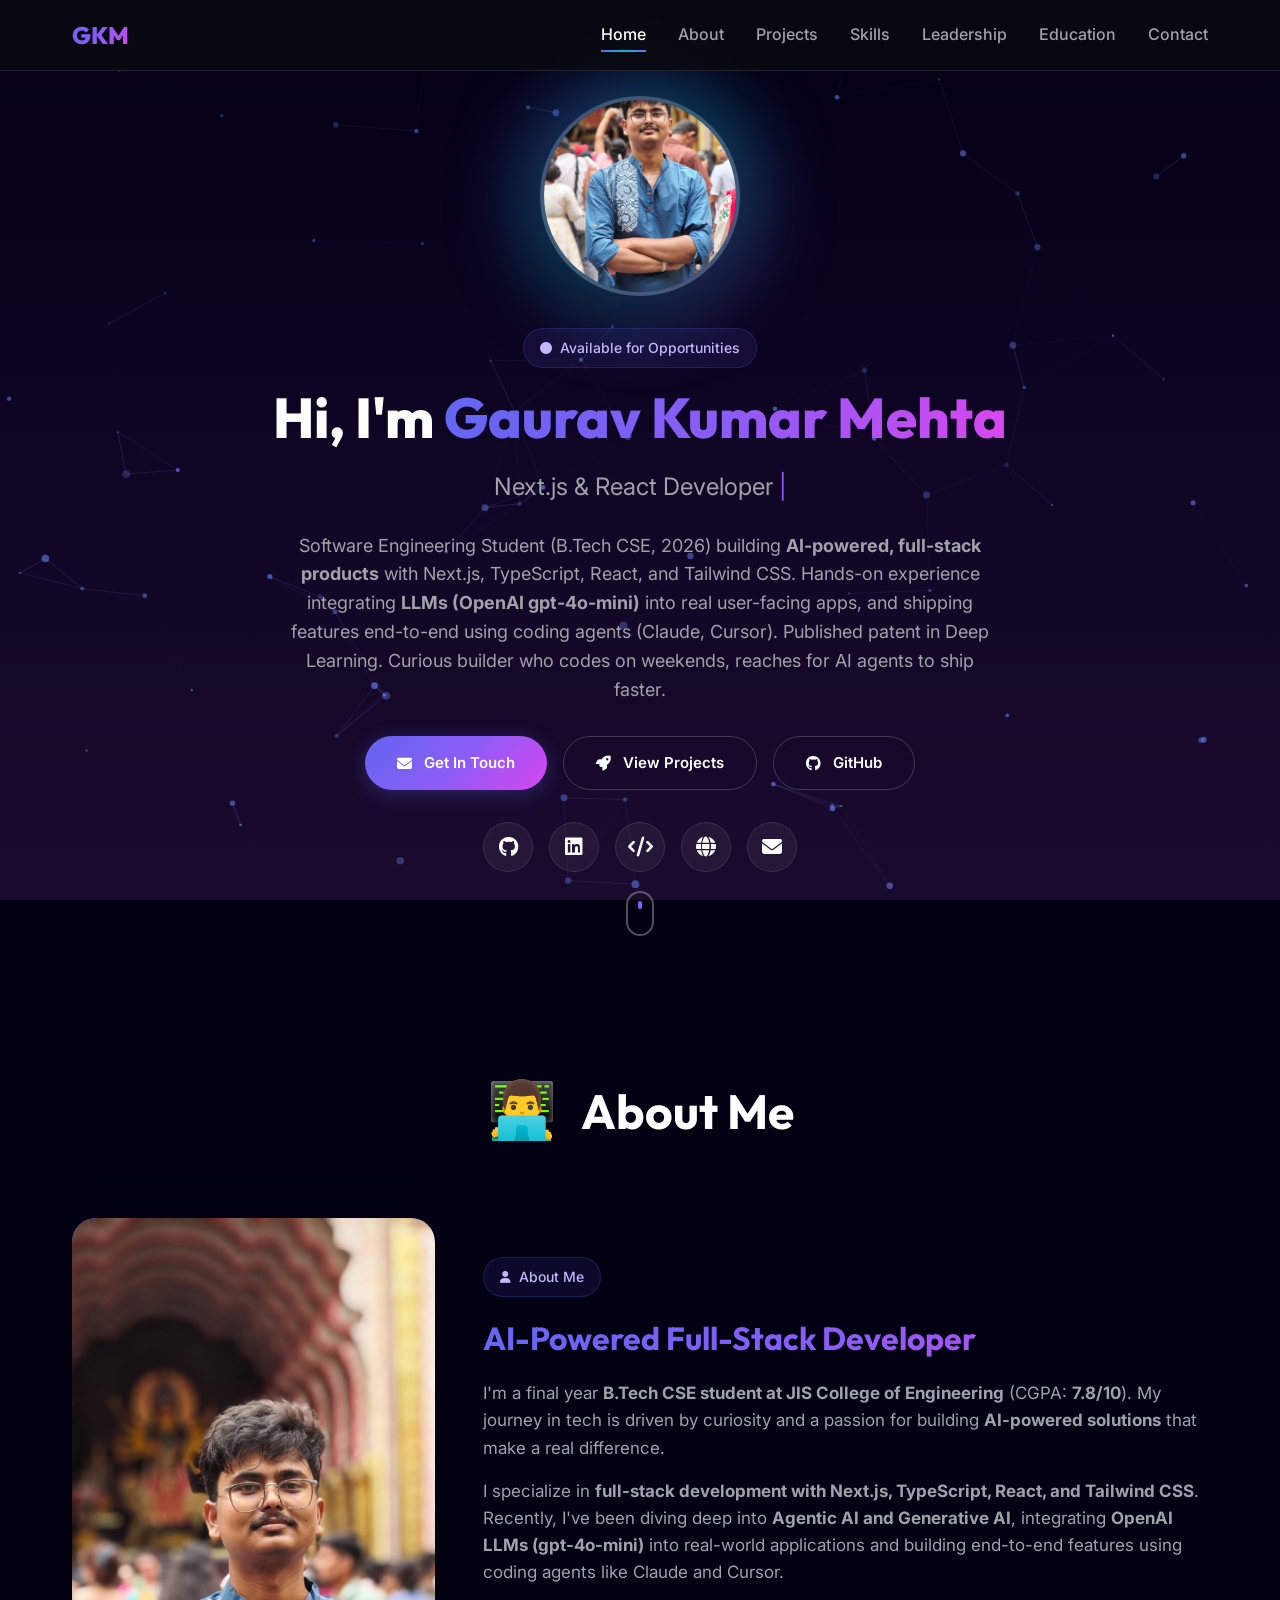
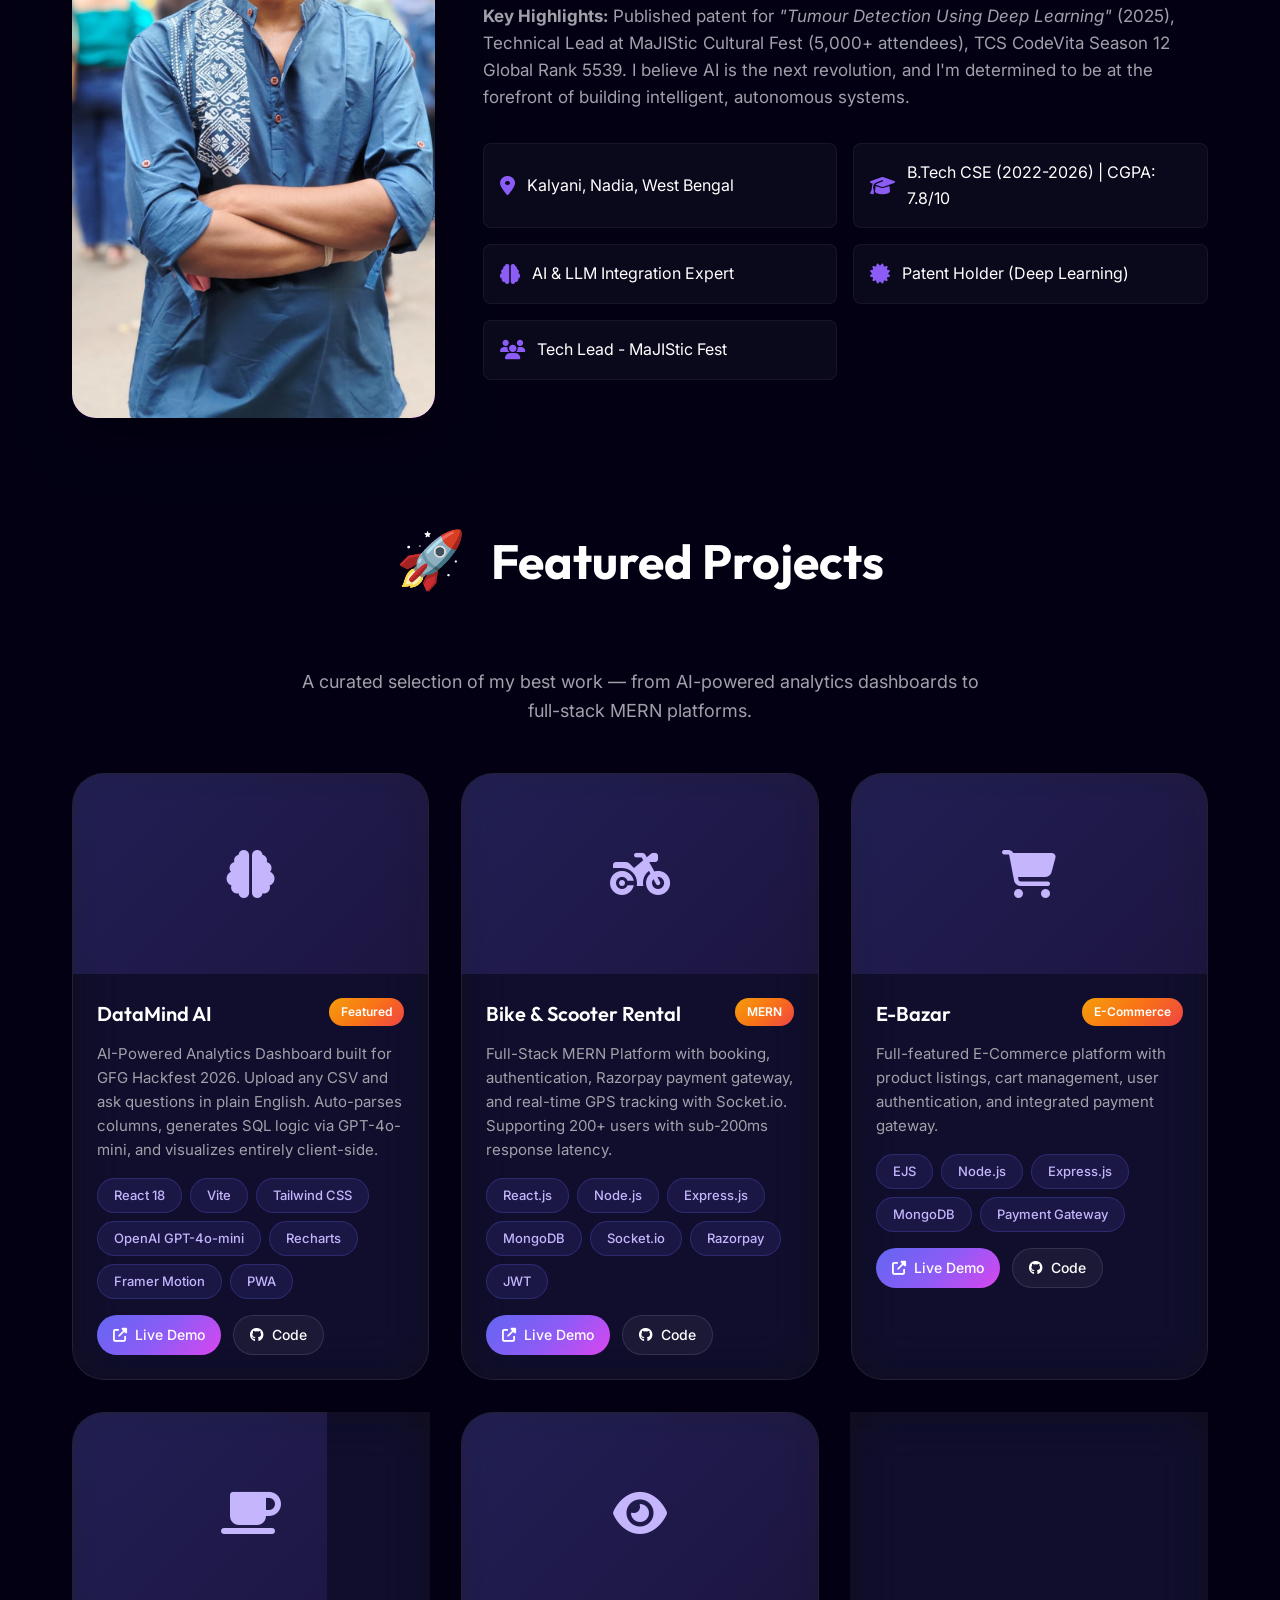
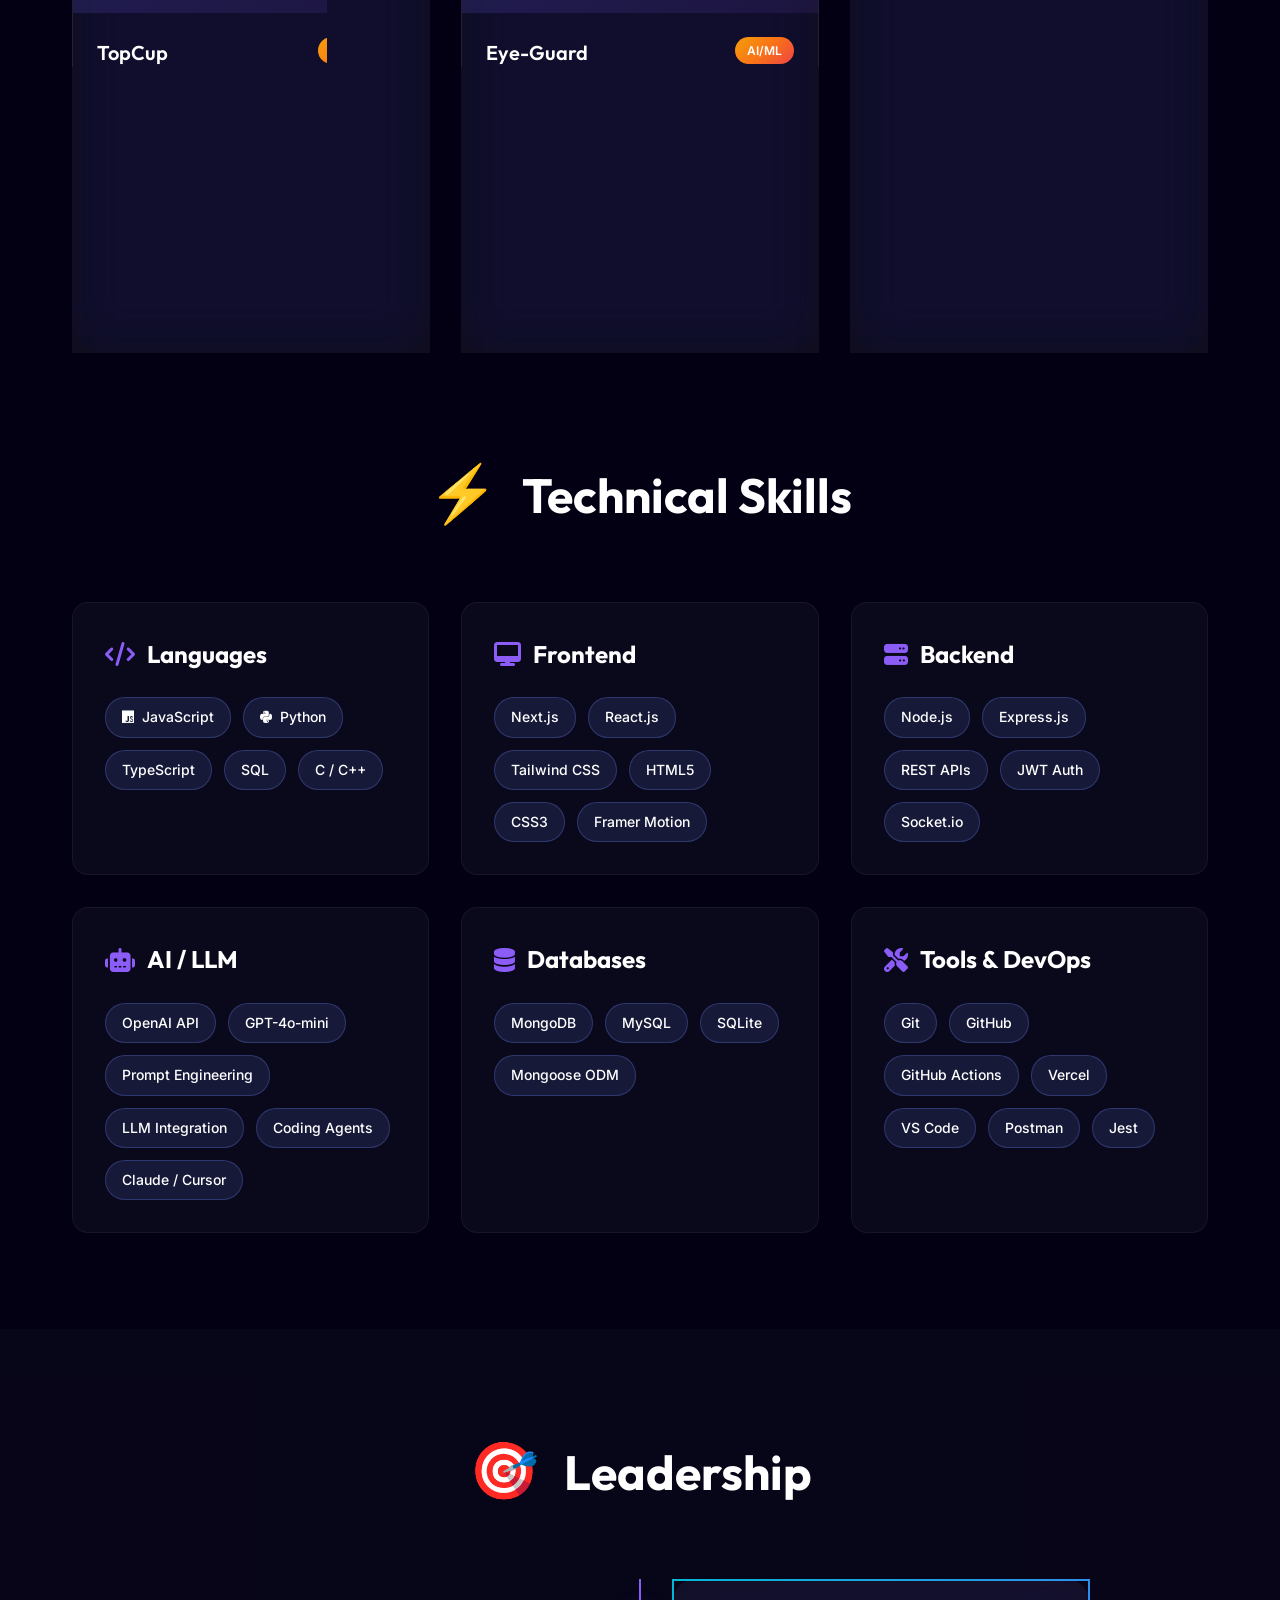
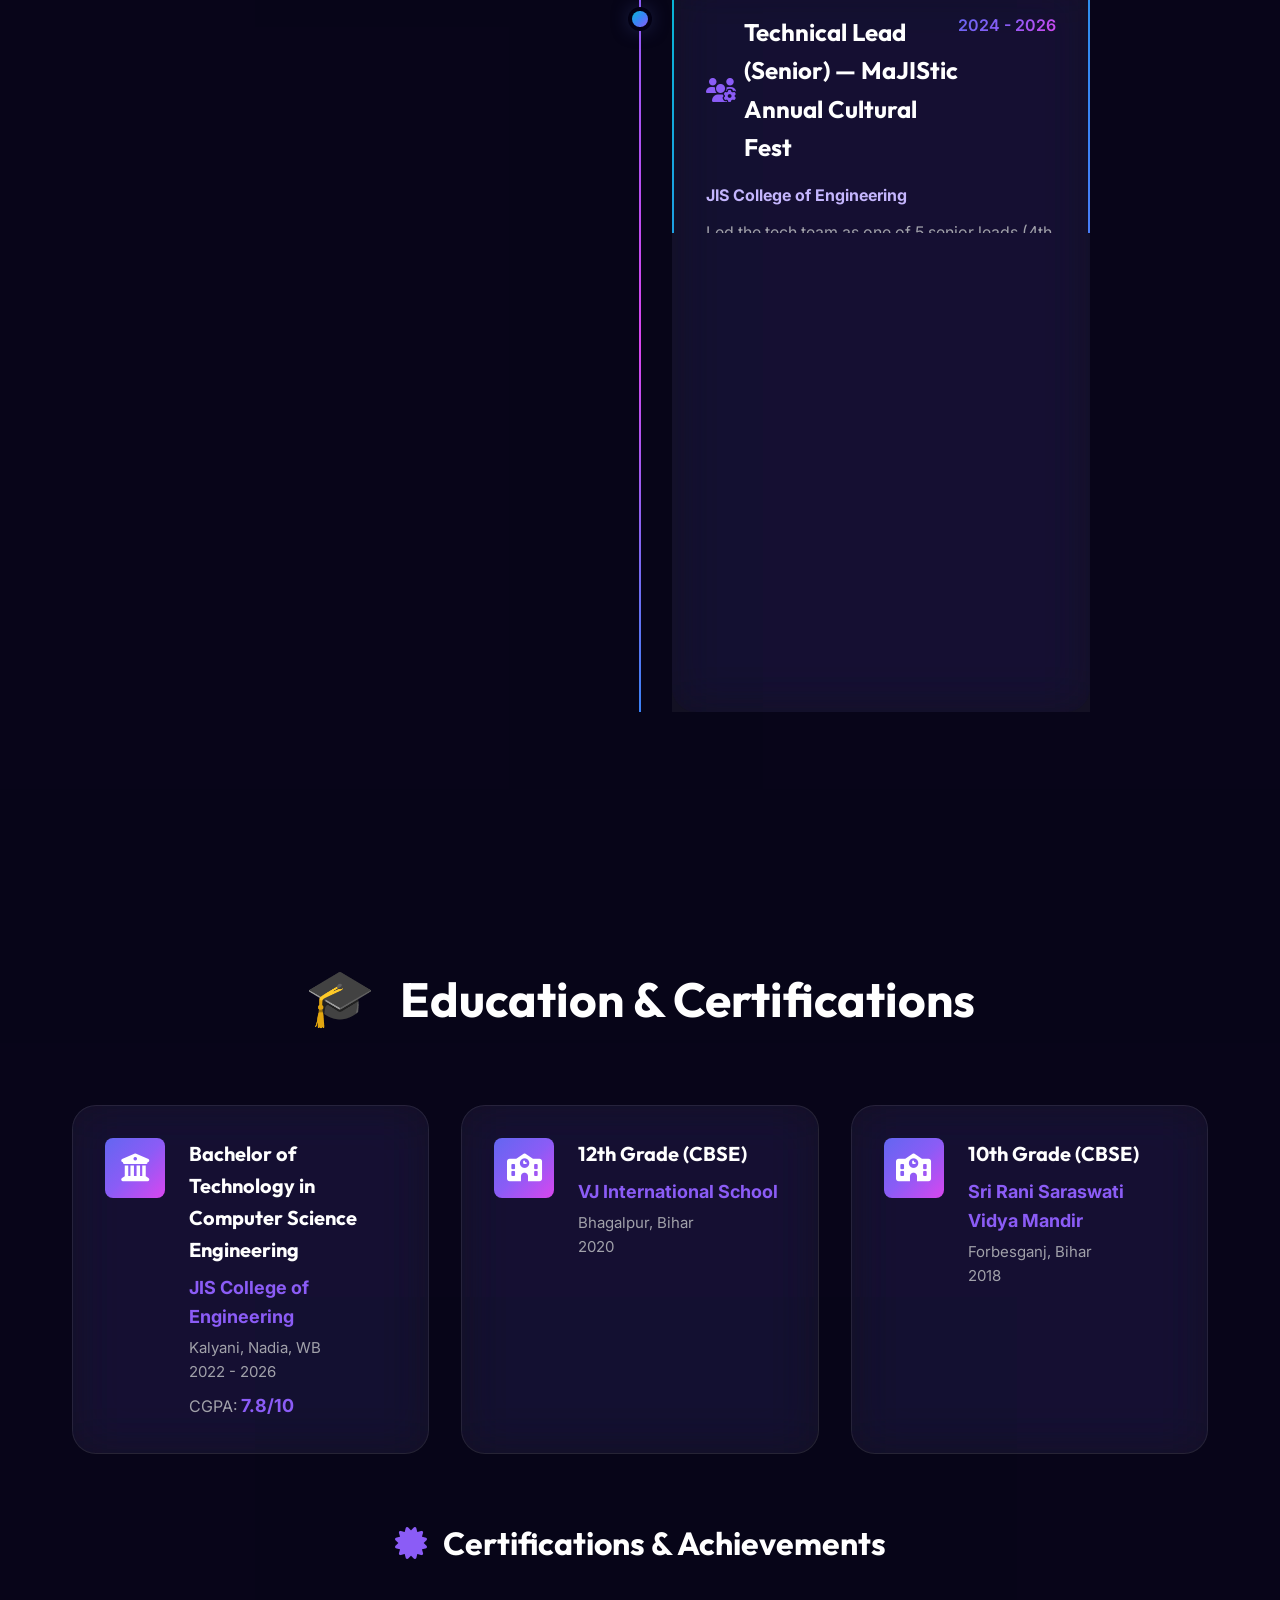
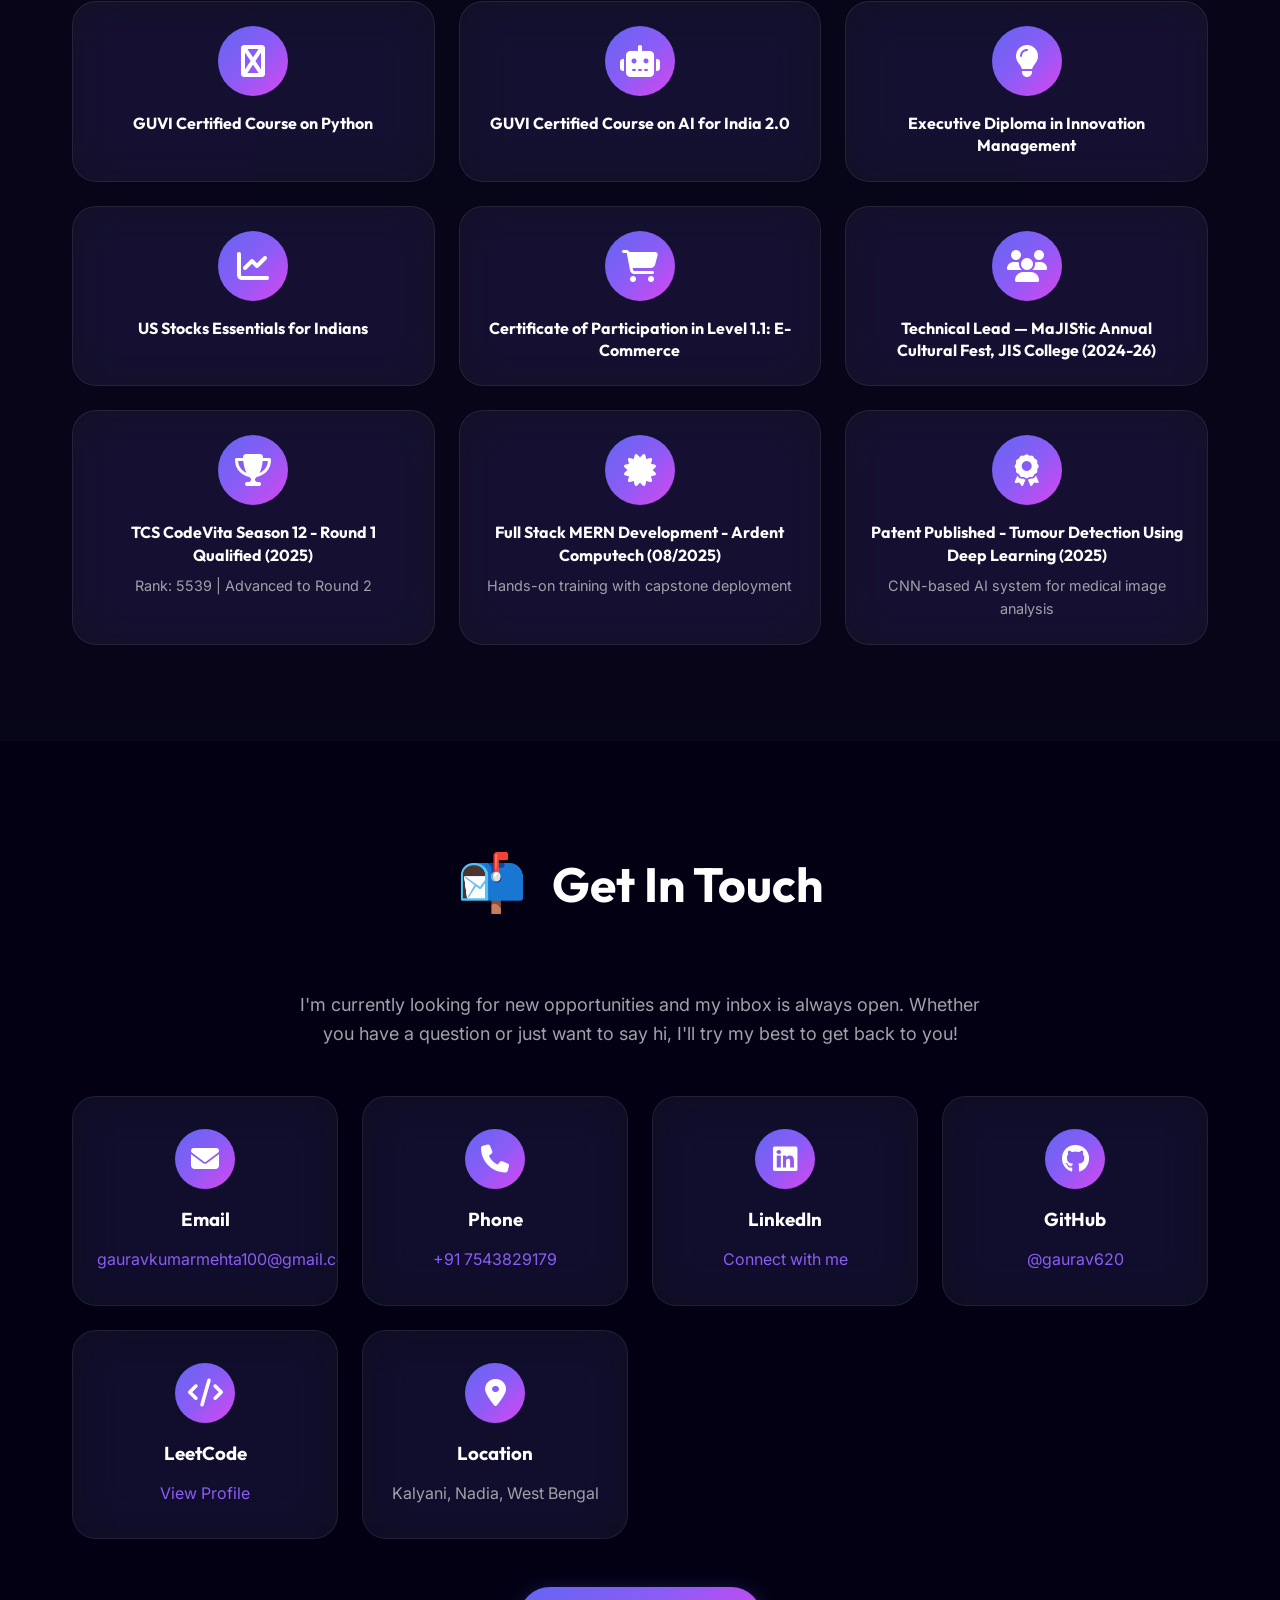
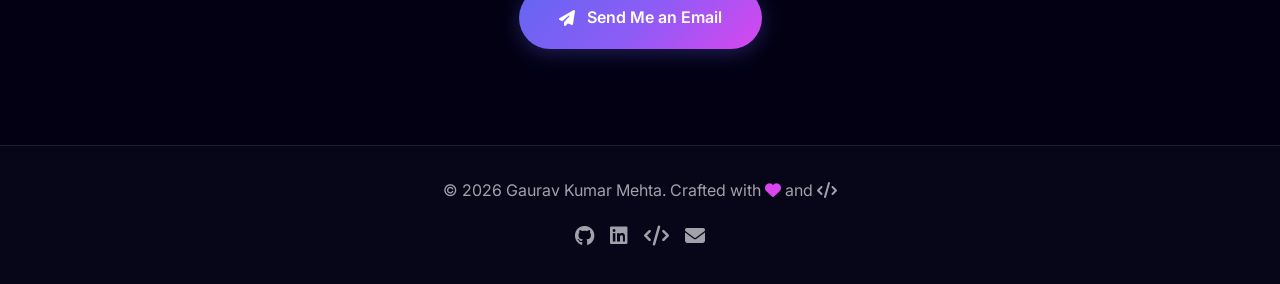
==== index.html @ 017c8831 "feat: 2026-level portfolio redesign with AI focus, new projects, modern UI" ====
<!DOCTYPE html>
<html lang="en">

<head>
    <meta charset="UTF-8">
    <meta name="viewport" content="width=device-width, initial-scale=1.0">
    <meta name="description"
        content="Gaurav Kumar Mehta - Computer Science Student | Web Developer | Python & C Programmer">
    <meta name="keywords" content="Web Developer, Python, C Programming, Computer Science, Portfolio">
    <title>Gaurav Kumar Mehta | Web Developer & CS Student</title>

    <!-- Google Fonts -->
    <link rel="preconnect" href="https://fonts.googleapis.com">
    <link rel="preconnect" href="https://fonts.gstatic.com" crossorigin>
    <link
        href="https://fonts.googleapis.com/css2?family=Inter:wght@300;400;500;600;700&family=Outfit:wght@400;500;600;700;800&display=swap"
        rel="stylesheet">

    <!-- Font Awesome for Icons -->
    <link rel="stylesheet" href="https://cdnjs.cloudflare.com/ajax/libs/font-awesome/6.4.0/css/all.min.css">

    <link rel="stylesheet" href="styles.css">
</head>

<body>
    <!-- Particle Background -->
    <canvas id="particles"></canvas>
    <div class="mesh-gradient"></div>

    <!-- Scroll Progress Indicator -->
    <div class="scroll-progress"></div>

    <!-- Navigation -->
    <nav class="navbar" id="navbar">
        <div class="nav-container">
            <div class="nav-logo">
                <span class="logo-text">GKM</span>
            </div>
            <ul class="nav-menu">
                <li><a href="#home" class="nav-link active">Home</a></li>
                <li><a href="#about" class="nav-link">About</a></li>
                <li><a href="#projects" class="nav-link">Projects</a></li>
                <li><a href="#skills" class="nav-link">Skills</a></li>
                <li><a href="#leadership" class="nav-link">Leadership</a></li>
                <li><a href="#education" class="nav-link">Education</a></li>
                <li><a href="#contact" class="nav-link">Contact</a></li>
            </ul>
            <div class="hamburger">
                <span></span>
                <span></span>
                <span></span>
            </div>
        </div>
    </nav>

    <!-- Hero Section -->
    <section id="home" class="hero">
        <div class="hero-content">
            <div class="hero-image-wrapper animate-on-scroll">
                <div class="hero-image-glow"></div>
                <img src="assets/images/hero-photo.png" alt="Gaurav Kumar Mehta" class="hero-image">
            </div>
            <div class="section-badge animate-on-scroll">
                <i class="fas fa-circle"></i> Available for Opportunities
            </div>
            <h1 class="hero-name animate-on-scroll">
                Hi, I'm <span class="gradient-text-animated">Gaurav Kumar Mehta</span>
            </h1>
            <div class="hero-tagline animate-on-scroll">
                <span id="typed-text"></span>
                <span class="cursor">|</span>
            </div>
            <p class="hero-description animate-on-scroll">
                Software Engineering Student (B.Tech CSE, 2026) building <strong>AI-powered, full-stack products</strong> with Next.js, TypeScript, React, and Tailwind CSS. 
                Hands-on experience integrating <strong>LLMs (OpenAI gpt-4o-mini)</strong> into real user-facing apps, and shipping features end-to-end using coding agents (Claude, Cursor). 
                Published patent in Deep Learning. Curious builder who codes on weekends, reaches for AI agents to ship faster.
            </p>
            <div class="hero-cta animate-on-scroll">
                <a href="#contact" class="btn btn-primary btn-glow">
                    <i class="fas fa-envelope"></i> Get In Touch
                </a>
                <a href="#projects" class="btn btn-secondary">
                    <i class="fas fa-rocket"></i> View Projects
                </a>
                <a href="https://github.com/gaurav620" target="_blank" rel="noopener noreferrer" class="btn btn-secondary">
                    <i class="fab fa-github"></i> GitHub
                </a>
            </div>
            <div class="social-links animate-on-scroll">
                <a href="https://github.com/gaurav620" target="_blank" rel="noopener noreferrer" class="social-icon" title="GitHub">
                    <i class="fab fa-github"></i>
                </a>
                <a href="https://linkedin.com/in/gauravkumarmehta" target="_blank" rel="noopener noreferrer" class="social-icon" title="LinkedIn">
                    <i class="fab fa-linkedin"></i>
                </a>
                <a href="https://leetcode.com/u/gauravkumarmehta100/" target="_blank" rel="noopener noreferrer" class="social-icon" title="LeetCode">
                    <i class="fas fa-code"></i>
                </a>
                <a href="https://www.gauravkumarmehta.com" target="_blank" rel="noopener noreferrer" class="social-icon" title="Website">
                    <i class="fas fa-globe"></i>
                </a>
                <a href="mailto:gauravkumarmehta100@gmail.com" class="social-icon" title="Email">
                    <i class="fas fa-envelope"></i>
                </a>
            </div>
        </div>
        <div class="scroll-indicator">
            <div class="mouse"></div>
        </div>
    </section>

    <!-- About Section -->
    <section id="about" class="about">
        <div class="container">
            <h2 class="section-title animate-on-scroll">
                <span class="emoji">👨‍💻</span> About Me
            </h2>
            <div class="about-content">
                <div class="about-image animate-on-scroll">
                    <div class="about-image-wrapper">
                        <img src="assets/images/about-photo.png" alt="Gaurav Kumar Mehta">
                    </div>
                </div>
                <div class="about-text animate-on-scroll">
                    <div class="section-badge">
                        <i class="fas fa-user"></i> About Me
                    </div>
                    <h3>AI-Powered Full-Stack Developer</h3>
                    <p>
                        I'm a final year <strong>B.Tech CSE student at JIS College of Engineering</strong> (CGPA: <strong>7.8/10</strong>).
                        My journey in tech is driven by curiosity and a passion for building <strong>AI-powered solutions</strong> that make a real difference.
                    </p>
                    <p>
                        I specialize in <strong>full-stack development with Next.js, TypeScript, React, and Tailwind CSS</strong>.
                        Recently, I've been diving deep into <strong>Agentic AI and Generative AI</strong>, integrating 
                        <strong>OpenAI LLMs (gpt-4o-mini)</strong> into real-world applications and building end-to-end features using coding agents like Claude and Cursor.
                    </p>
                    <p>
                        <strong>Key Highlights:</strong> Published patent for <em>"Tumour Detection Using Deep Learning"</em> (2025),
                        Technical Lead at MaJIStic Cultural Fest (5,000+ attendees), TCS CodeVita Season 12 Global Rank 5539.
                        I believe AI is the next revolution, and I'm determined to be at the forefront of building intelligent, autonomous systems.
                    </p>
                    <div class="about-highlights">
                        <div class="highlight-item">
                            <i class="fas fa-map-marker-alt"></i>
                            <span>Kalyani, Nadia, West Bengal</span>
                        </div>
                        <div class="highlight-item">
                            <i class="fas fa-graduation-cap"></i>
                            <span>B.Tech CSE (2022-2026) | CGPA: 7.8/10</span>
                        </div>
                        <div class="highlight-item">
                            <i class="fas fa-brain"></i>
                            <span>AI & LLM Integration Expert</span>
                        </div>
                        <div class="highlight-item">
                            <i class="fas fa-certificate"></i>
                            <span>Patent Holder (Deep Learning)</span>
                        </div>
                        <div class="highlight-item">
                            <i class="fas fa-users"></i>
                            <span>Tech Lead - MaJIStic Fest</span>
                        </div>
                    </div>
                </div>
            </div>
        </div>
    </section>

    <!-- Featured Projects Section -->
    <section id="projects" class="projects">
        <div class="container">
            <h2 class="section-title animate-on-scroll">
                <span class="emoji">🚀</span> Featured Projects
            </h2>
            <p class="projects-intro contact-description animate-on-scroll">
                A curated selection of my best work — from AI-powered analytics dashboards to full-stack MERN platforms.
            </p>
            
            <div class="projects-grid">
                
                <!-- Project 1: DataMind-Ai -->
                <div class="project-card animate-on-scroll stagger-1">
                    <div class="project-card-image">
                        <i class="fas fa-brain"></i>
                    </div>
                    <div class="project-card-content">
                        <div class="project-card-header">
                            <h3 class="project-card-title">DataMind AI</h3>
                            <span class="project-card-badge">Featured</span>
                        </div>
                        <p class="project-card-description">
                            AI-Powered Analytics Dashboard built for GFG Hackfest 2026. Upload any CSV and ask questions in plain English. 
                            Auto-parses columns, generates SQL logic via GPT-4o-mini, and visualizes entirely client-side.
                        </p>
                        <div class="project-card-tech">
                            <span class="tech-tag">React 18</span>
                            <span class="tech-tag">Vite</span>
                            <span class="tech-tag">Tailwind CSS</span>
                            <span class="tech-tag">OpenAI GPT-4o-mini</span>
                            <span class="tech-tag">Recharts</span>
                            <span class="tech-tag">Framer Motion</span>
                            <span class="tech-tag">PWA</span>
                        </div>
                        <div class="project-card-links">
                            <a href="#" class="project-link-demo" target="_blank" rel="noopener noreferrer">
                                <i class="fas fa-external-link-alt"></i> Live Demo
                            </a>
                            <a href="https://github.com/gaurav620" class="project-link-github" target="_blank" rel="noopener noreferrer">
                                <i class="fab fa-github"></i> Code
                            </a>
                        </div>
                    </div>
                </div>

                <!-- Project 2: Bike & Scooter Rental -->
                <div class="project-card animate-on-scroll stagger-2">
                    <div class="project-card-image">
                        <i class="fas fa-motorcycle"></i>
                    </div>
                    <div class="project-card-content">
                        <div class="project-card-header">
                            <h3 class="project-card-title">Bike & Scooter Rental</h3>
                            <span class="project-card-badge">MERN</span>
                        </div>
                        <p class="project-card-description">
                            Full-Stack MERN Platform with booking, authentication, Razorpay payment gateway, 
                            and real-time GPS tracking with Socket.io. Supporting 200+ users with sub-200ms response latency.
                        </p>
                        <div class="project-card-tech">
                            <span class="tech-tag">React.js</span>
                            <span class="tech-tag">Node.js</span>
                            <span class="tech-tag">Express.js</span>
                            <span class="tech-tag">MongoDB</span>
                            <span class="tech-tag">Socket.io</span>
                            <span class="tech-tag">Razorpay</span>
                            <span class="tech-tag">JWT</span>
                        </div>
                        <div class="project-card-links">
                            <a href="#" class="project-link-demo" target="_blank" rel="noopener noreferrer">
                                <i class="fas fa-external-link-alt"></i> Live Demo
                            </a>
                            <a href="https://github.com/gaurav620" class="project-link-github" target="_blank" rel="noopener noreferrer">
                                <i class="fab fa-github"></i> Code
                            </a>
                        </div>
                    </div>
                </div>

                <!-- Project 3: E-Bazar -->
                <div class="project-card animate-on-scroll stagger-3">
                    <div class="project-card-image">
                        <i class="fas fa-shopping-cart"></i>
                    </div>
                    <div class="project-card-content">
                        <div class="project-card-header">
                            <h3 class="project-card-title">E-Bazar</h3>
                            <span class="project-card-badge">E-Commerce</span>
                        </div>
                        <p class="project-card-description">
                            Full-featured E-Commerce platform with product listings, cart management, 
                            user authentication, and integrated payment gateway.
                        </p>
                        <div class="project-card-tech">
                            <span class="tech-tag">EJS</span>
                            <span class="tech-tag">Node.js</span>
                            <span class="tech-tag">Express.js</span>
                            <span class="tech-tag">MongoDB</span>
                            <span class="tech-tag">Payment Gateway</span>
                        </div>
                        <div class="project-card-links">
                            <a href="#" class="project-link-demo" target="_blank" rel="noopener noreferrer">
                                <i class="fas fa-external-link-alt"></i> Live Demo
                            </a>
                            <a href="https://github.com/gaurav620" class="project-link-github" target="_blank" rel="noopener noreferrer">
                                <i class="fab fa-github"></i> Code
                            </a>
                        </div>
                    </div>
                </div>

                <!-- Project 4: TopCup -->
                <div class="project-card animate-on-scroll stagger-4">
                    <div class="project-card-image">
                        <i class="fas fa-coffee"></i>
                    </div>
                    <div class="project-card-content">
                        <div class="project-card-header">
                            <h3 class="project-card-title">TopCup</h3>
                            <span class="project-card-badge">TypeScript</span>
                        </div>
                        <p class="project-card-description">
                            Complete E-Commerce Ecosystem with Admin Panel and Delivery Dashboard 
                            for a premium coffee brand. Built with TypeScript and modern React patterns.
                        </p>
                        <div class="project-card-tech">
                            <span class="tech-tag">TypeScript</span>
                            <span class="tech-tag">React.js</span>
                            <span class="tech-tag">Node.js</span>
                            <span class="tech-tag">Admin Dashboard</span>
                        </div>
                        <div class="project-card-links">
                            <a href="#" class="project-link-demo" target="_blank" rel="noopener noreferrer">
                                <i class="fas fa-external-link-alt"></i> Live Demo
                            </a>
                            <a href="https://github.com/gaurav620" class="project-link-github" target="_blank" rel="noopener noreferrer">
                                <i class="fab fa-github"></i> Code
                            </a>
                        </div>
                    </div>
                </div>

                <!-- Project 5: Eye-Guard -->
                <div class="project-card animate-on-scroll stagger-5">
                    <div class="project-card-image">
                        <i class="fas fa-eye"></i>
                    </div>
                    <div class="project-card-content">
                        <div class="project-card-header">
                            <h3 class="project-card-title">Eye-Guard</h3>
                            <span class="project-card-badge">AI/ML</span>
                        </div>
                        <p class="project-card-description">
                            AI-powered Eye Strain Detection System using computer vision & deep learning. 
                            Related Patent: "Tumour Detection Using Deep Learning" (2025).
                        </p>
                        <div class="project-card-tech">
                            <span class="tech-tag">Python</span>
                            <span class="tech-tag">Flask</span>
                            <span class="tech-tag">OpenCV</span>
                            <span class="tech-tag">Deep Learning</span>
                            <span class="tech-tag">SQLite</span>
                        </div>
                        <div class="project-card-links">
                            <a href="#" class="project-link-demo" target="_blank" rel="noopener noreferrer">
                                <i class="fas fa-external-link-alt"></i> Live Demo
                            </a>
                            <a href="https://github.com/gaurav620" class="project-link-github" target="_blank" rel="noopener noreferrer">
                                <i class="fab fa-github"></i> Code
                            </a>
                        </div>
                    </div>
                </div>

                <!-- Project 6: Full Stack AI Agent -->
                <div class="project-card animate-on-scroll stagger-6">
                    <div class="project-card-image">
                        <i class="fas fa-robot"></i>
                    </div>
                    <div class="project-card-content">
                        <div class="project-card-header">
                            <h3 class="project-card-title">Full Stack AI Agent</h3>
                            <span class="project-card-badge">LLM</span>
                        </div>
                        <p class="project-card-description">
                            Intelligent AI agent application combining modern frontend with Python-based 
                            LLM backend for automated task processing and natural language conversation.
                        </p>
                        <div class="project-card-tech">
                            <span class="tech-tag">React.js</span>
                            <span class="tech-tag">Python</span>
                            <span class="tech-tag">Flask/FastAPI</span>
                            <span class="tech-tag">LLM Integration</span>
                            <span class="tech-tag">REST APIs</span>
                        </div>
                        <div class="project-card-links">
                            <a href="#" class="project-link-demo" target="_blank" rel="noopener noreferrer">
                                <i class="fas fa-external-link-alt"></i> Live Demo
                            </a>
                            <a href="https://github.com/gaurav620" class="project-link-github" target="_blank" rel="noopener noreferrer">
                                <i class="fab fa-github"></i> Code
                            </a>
                        </div>
                    </div>
                </div>

            </div>
        </div>
    </section>

    <!-- Skills Section -->
    <section id="skills" class="skills">
        <div class="container">
            <h2 class="section-title animate-on-scroll">
                <span class="emoji">⚡</span> Technical Skills
            </h2>
            <div class="skills-grid">
                <!-- Languages -->
                <div class="skill-category animate-on-scroll">
                    <h3><i class="fas fa-code"></i> Languages</h3>
                    <div class="skill-tags">
                        <span class="skill-tag skill-tag-modern"><i class="fab fa-js"></i> JavaScript</span>
                        <span class="skill-tag skill-tag-modern"><i class="fab fa-python"></i> Python</span>
                        <span class="skill-tag skill-tag-modern">TypeScript</span>
                        <span class="skill-tag skill-tag-modern">SQL</span>
                        <span class="skill-tag skill-tag-modern">C / C++</span>
                    </div>
                </div>

                <!-- Frontend -->
                <div class="skill-category animate-on-scroll">
                    <h3><i class="fas fa-desktop"></i> Frontend</h3>
                    <div class="skill-tags">
                        <span class="skill-tag skill-tag-modern">Next.js</span>
                        <span class="skill-tag skill-tag-modern">React.js</span>
                        <span class="skill-tag skill-tag-modern">Tailwind CSS</span>
                        <span class="skill-tag skill-tag-modern">HTML5</span>
                        <span class="skill-tag skill-tag-modern">CSS3</span>
                        <span class="skill-tag skill-tag-modern">Framer Motion</span>
                    </div>
                </div>

                <!-- Backend -->
                <div class="skill-category animate-on-scroll">
                    <h3><i class="fas fa-server"></i> Backend</h3>
                    <div class="skill-tags">
                        <span class="skill-tag skill-tag-modern">Node.js</span>
                        <span class="skill-tag skill-tag-modern">Express.js</span>
                        <span class="skill-tag skill-tag-modern">REST APIs</span>
                        <span class="skill-tag skill-tag-modern">JWT Auth</span>
                        <span class="skill-tag skill-tag-modern">Socket.io</span>
                    </div>
                </div>

                <!-- AI / LLM -->
                <div class="skill-category animate-on-scroll card-glow">
                    <h3><i class="fas fa-robot"></i> AI / LLM</h3>
                    <div class="skill-tags">
                        <span class="skill-tag skill-tag-modern">OpenAI API</span>
                        <span class="skill-tag skill-tag-modern">GPT-4o-mini</span>
                        <span class="skill-tag skill-tag-modern">Prompt Engineering</span>
                        <span class="skill-tag skill-tag-modern">LLM Integration</span>
                        <span class="skill-tag skill-tag-modern">Coding Agents</span>
                        <span class="skill-tag skill-tag-modern">Claude / Cursor</span>
                    </div>
                </div>

                <!-- Databases -->
                <div class="skill-category animate-on-scroll">
                    <h3><i class="fas fa-database"></i> Databases</h3>
                    <div class="skill-tags">
                        <span class="skill-tag skill-tag-modern">MongoDB</span>
                        <span class="skill-tag skill-tag-modern">MySQL</span>
                        <span class="skill-tag skill-tag-modern">SQLite</span>
                        <span class="skill-tag skill-tag-modern">Mongoose ODM</span>
                    </div>
                </div>

                <!-- Tools & Platforms -->
                <div class="skill-category animate-on-scroll">
                    <h3><i class="fas fa-tools"></i> Tools & DevOps</h3>
                    <div class="skill-tags">
                        <span class="skill-tag skill-tag-modern">Git</span>
                        <span class="skill-tag skill-tag-modern">GitHub</span>
                        <span class="skill-tag skill-tag-modern">GitHub Actions</span>
                        <span class="skill-tag skill-tag-modern">Vercel</span>
                        <span class="skill-tag skill-tag-modern">VS Code</span>
                        <span class="skill-tag skill-tag-modern">Postman</span>
                        <span class="skill-tag skill-tag-modern">Jest</span>
                    </div>
                </div>
            </div>
        </div>
    </section>

    <!-- Leadership Section -->
    <section id="leadership" class="experience">
        <div class="container">
            <h2 class="section-title animate-on-scroll">
                <span class="emoji">🎯</span> Leadership
            </h2>
            <div class="timeline">
                <div class="timeline-item animate-on-scroll">
                    <div class="timeline-dot achievement-dot"></div>
                    <div class="timeline-card glass-card achievement-card">
                        <div class="timeline-header">
                            <h3>
                                <i class="fas fa-users-cog"></i> Technical Lead (Senior) — MaJIStic Annual Cultural Fest
                            </h3>
                            <span class="timeline-date">2024 - 2026</span>
                        </div>
                        <h4 class="leadership-org">JIS College of Engineering</h4>
                        <p class="timeline-description">
                            Led the tech team as one of 5 senior leads (4th year CSE), coordinating with 20+ event teams and college administration for a fest attended by 5,000+ students.
                        </p>
                        <ul class="timeline-achievements">
                            <li>Coordinated with 20+ event teams and college administration for smooth fest operations</li>
                            <li>Mentored 2 junior developers (2nd year) on full-stack development, Git workflows, and production deployment</li>
                            <li>Ensured long-term project handover through comprehensive documentation and knowledge transfer</li>
                            <li>Contributed to backend development of the official MaJIStic fest website (majistic.org) with Next.js and Node.js</li>
                        </ul>
                    </div>
                </div>
            </div>
        </div>
    </section>

    <!-- Education Section -->
    <section id="education" class="education">
        <div class="container">
            <h2 class="section-title animate-on-scroll">
                <span class="emoji">🎓</span> Education & Certifications
            </h2>

            <!-- Education Timeline -->
            <div class="education-grid">
                <!-- Bachelor's Degree -->
                <div class="education-card glass-card animate-on-scroll">
                    <div class="education-icon">
                        <i class="fas fa-university"></i>
                    </div>
                    <div class="education-content">
                        <h3>Bachelor of Technology in Computer Science Engineering</h3>
                        <h4>JIS College of Engineering</h4>
                        <p class="education-location">Kalyani, Nadia, WB</p>
                        <p class="education-duration">2022 - 2026</p>
                        <p class="education-grade">CGPA: <strong>7.8/10</strong></p>
                    </div>
                </div>

                <!-- 12th Grade -->
                <div class="education-card glass-card animate-on-scroll">
                    <div class="education-icon">
                        <i class="fas fa-school"></i>
                    </div>
                    <div class="education-content">
                        <h3>12th Grade (CBSE)</h3>
                        <h4>VJ International School</h4>
                        <p class="education-location">Bhagalpur, Bihar</p>
                        <p class="education-duration">2020</p>
                    </div>
                </div>

                <!-- 10th Grade -->
                <div class="education-card glass-card animate-on-scroll">
                    <div class="education-icon">
                        <i class="fas fa-school"></i>
                    </div>
                    <div class="education-content">
                        <h3>10th Grade (CBSE)</h3>
                        <h4>Sri Rani Saraswati Vidya Mandir</h4>
                        <p class="education-location">Forbesganj, Bihar</p>
                        <p class="education-duration">2018</p>
                    </div>
                </div>
            </div>

            <!-- Certifications -->
            <h3 class="subsection-title animate-on-scroll">
                <i class="fas fa-certificate"></i> Certifications & Achievements
            </h3>
            <div class="certifications-grid">
                <div class="cert-card glass-card animate-on-scroll">
                    <div class="cert-badge">
                        <i class="fas fa-python"></i>
                    </div>
                    <h4>GUVI Certified Course on Python</h4>
                </div>
                <div class="cert-card glass-card animate-on-scroll">
                    <div class="cert-badge">
                        <i class="fas fa-robot"></i>
                    </div>
                    <h4>GUVI Certified Course on AI for India 2.0</h4>
                </div>
                <div class="cert-card glass-card animate-on-scroll">
                    <div class="cert-badge">
                        <i class="fas fa-lightbulb"></i>
                    </div>
                    <h4>Executive Diploma in Innovation Management</h4>
                </div>
                <div class="cert-card glass-card animate-on-scroll">
                    <div class="cert-badge">
                        <i class="fas fa-chart-line"></i>
                    </div>
                    <h4>US Stocks Essentials for Indians</h4>
                </div>
                <div class="cert-card glass-card animate-on-scroll">
                    <div class="cert-badge">
                        <i class="fas fa-shopping-cart"></i>
                    </div>
                    <h4>Certificate of Participation in Level 1.1: E-Commerce</h4>
                </div>
                <div class="cert-card glass-card animate-on-scroll">
                    <div class="cert-badge">
                        <i class="fas fa-users"></i>
                    </div>
                    <h4>Technical Lead — MaJIStic Annual Cultural Fest, JIS College (2024-26)</h4>
                </div>
                <div class="cert-card glass-card animate-on-scroll">
                    <div class="cert-badge">
                        <i class="fas fa-trophy"></i>
                    </div>
                    <h4>TCS CodeVita Season 12 - Round 1 Qualified (2025)</h4>
                    <p class="cert-rank">Rank: 5539 | Advanced to Round 2</p>
                </div>
                <div class="cert-card glass-card animate-on-scroll card-glow">
                    <div class="cert-badge">
                        <i class="fas fa-certificate"></i>
                    </div>
                    <h4>Full Stack MERN Development - Ardent Computech (08/2025)</h4>
                    <p class="cert-rank">Hands-on training with capstone deployment</p>
                </div>
                <div class="cert-card glass-card animate-on-scroll card-glow">
                    <div class="cert-badge">
                        <i class="fas fa-award"></i>
                    </div>
                    <h4>Patent Published - Tumour Detection Using Deep Learning (2025)</h4>
                    <p class="cert-rank">CNN-based AI system for medical image analysis</p>
                </div>
            </div>
        </div>
    </section>

    <!-- Contact Section -->
    <section id="contact" class="contact">
        <div class="container">
            <h2 class="section-title animate-on-scroll">
                <span class="emoji">📬</span> Get In Touch
            </h2>
            <p class="contact-description animate-on-scroll">
                I'm currently looking for new opportunities and my inbox is always open.
                Whether you have a question or just want to say hi, I'll try my best to get back to you!
            </p>

            <div class="contact-grid">
                <div class="contact-card glass-card animate-on-scroll">
                    <div class="contact-icon">
                        <i class="fas fa-envelope"></i>
                    </div>
                    <h3>Email</h3>
                    <a href="mailto:gauravkumarmehta100@gmail.com">gauravkumarmehta100@gmail.com</a>
                </div>

                <div class="contact-card glass-card animate-on-scroll">
                    <div class="contact-icon">
                        <i class="fas fa-phone"></i>
                    </div>
                    <h3>Phone</h3>
                    <a href="tel:+917543829179">+91 7543829179</a>
                </div>

                <div class="contact-card glass-card animate-on-scroll">
                    <div class="contact-icon">
                        <i class="fab fa-linkedin"></i>
                    </div>
                    <h3>LinkedIn</h3>
                    <a href="https://linkedin.com/in/gauravkumarmehta" target="_blank" rel="noopener noreferrer">Connect with me</a>
                </div>

                <div class="contact-card glass-card animate-on-scroll">
                    <div class="contact-icon">
                        <i class="fab fa-github"></i>
                    </div>
                    <h3>GitHub</h3>
                    <a href="https://github.com/gaurav620" target="_blank" rel="noopener noreferrer">@gaurav620</a>
                </div>

                <div class="contact-card glass-card animate-on-scroll">
                    <div class="contact-icon">
                        <i class="fas fa-code"></i>
                    </div>
                    <h3>LeetCode</h3>
                    <a href="https://leetcode.com/u/gauravkumarmehta100/" target="_blank" rel="noopener noreferrer">View Profile</a>
                </div>

                <div class="contact-card glass-card animate-on-scroll">
                    <div class="contact-icon">
                        <i class="fas fa-map-marker-alt"></i>
                    </div>
                    <h3>Location</h3>
                    <p>Kalyani, Nadia, West Bengal</p>
                </div>
            </div>

            <div class="contact-cta animate-on-scroll">
                <a href="mailto:gauravkumarmehta100@gmail.com" class="btn btn-primary btn-large">
                    <i class="fas fa-paper-plane"></i> Send Me an Email
                </a>
            </div>
        </div>
    </section>

    <!-- Footer -->
    <footer class="footer">
        <div class="container">
            <p>&copy; 2026 Gaurav Kumar Mehta. Crafted with <i class="fas fa-heart"></i> and <i class="fas fa-code"></i>
            </p>
            <div class="footer-social">
                <a href="https://github.com/gaurav620" target="_blank" rel="noopener noreferrer" title="GitHub"><i class="fab fa-github"></i></a>
                <a href="https://linkedin.com/in/gauravkumarmehta" target="_blank" rel="noopener noreferrer" title="LinkedIn"><i class="fab fa-linkedin"></i></a>
                <a href="https://leetcode.com/u/gauravkumarmehta100/" target="_blank" rel="noopener noreferrer" title="LeetCode"><i class="fas fa-code"></i></a>
                <a href="mailto:gauravkumarmehta100@gmail.com" title="Email"><i class="fas fa-envelope"></i></a>
            </div>
        </div>
    </footer>

    <script src="script.js"></script>
</body>

</html>
---- styles.css ----
/* ========================================
   CSS Variables & Reset
   ======================================== */
:root {
    /* Colors - 2026 Ultra-Modern Gradient Palette */
    --primary-gradient: linear-gradient(135deg, #6366f1 0%, #8b5cf6 50%, #d946ef 100%);
    --secondary-gradient: linear-gradient(135deg, #06b6d4 0%, #3b82f6 50%, #8b5cf6 100%);
    --accent-gradient: linear-gradient(135deg, #f59e0b 0%, #f97316 50%, #ef4444 100%);
    --dark-gradient: linear-gradient(180deg, #030014 0%, #0f0524 50%, #1a0b2e 100%);
    --glow-gradient: linear-gradient(135deg, #6366f1 0%, #06b6d4 50%, #8b5cf6 100%);
    
    --bg-primary: #030014;
    --bg-secondary: #0a0518;
    --bg-card: rgba(255, 255, 255, 0.03);
    --bg-glass: rgba(255, 255, 255, 0.05);
    
    --text-primary: #ffffff;
    --text-secondary: #a1a1aa;
    --text-muted: #71717a;
    --text-accent: #c4b5fd;
    
    --accent-indigo: #6366f1;
    --accent-violet: #8b5cf6;
    --accent-fuchsia: #d946ef;
    --accent-cyan: #06b6d4;
    --accent-blue: #3b82f6;
    --accent-orange: #f97316;
    --accent-amber: #f59e0b;
    
    /* 2026 Design System */
    --border-glow: rgba(99, 102, 241, 0.3);
    --shadow-glow: 0 0 40px rgba(99, 102, 241, 0.15);
    --shadow-card: 0 8px 32px rgba(0, 0, 0, 0.4);
    
    /* Spacing Scale */
    --space-1: 0.25rem;
    --space-2: 0.5rem;
    --space-3: 0.75rem;
    --space-4: 1rem;
    --space-6: 1.5rem;
    --space-8: 2rem;
    --space-12: 3rem;
    --space-16: 4rem;
    --space-24: 6rem;
    
    /* Typography 2026 */
    --font-primary: 'Inter', system-ui, -apple-system, sans-serif;
    --font-heading: 'Outfit', 'Inter', system-ui, sans-serif;
    
    /* 2026 Radius Scale */
    --radius-sm: 8px;
    --radius-md: 16px;
    --radius-lg: 24px;
    --radius-xl: 32px;
    --radius-full: 9999px;
    
    /* Smooth Transitions */
    --transition-fast: 150ms cubic-bezier(0.4, 0, 0.2, 1);
    --transition-base: 250ms cubic-bezier(0.4, 0, 0.2, 1);
    --transition-slow: 350ms cubic-bezier(0.4, 0, 0.2, 1);
    --transition-bounce: 500ms cubic-bezier(0.34, 1.56, 0.64, 1);
    
    /* Legacy compatibility */
    --accent-purple: var(--accent-violet);
    --accent-pink: var(--accent-fuchsia);
    --spacing-xs: var(--space-2);
    --spacing-sm: var(--space-4);
    --spacing-md: var(--space-8);
    --spacing-lg: var(--space-16);
    --spacing-xl: var(--space-24);
    
    /* Spacing */
    --spacing-xs: 0.5rem;
    --spacing-sm: 1rem;
    --spacing-md: 2rem;
    --spacing-lg: 4rem;
    --spacing-xl: 6rem;
    
    /* Typography */
    --font-primary: 'Inter', sans-serif;
    --font-heading: 'Outfit', sans-serif;
    
    /* Border Radius */
    --radius-sm: 8px;
    --radius-md: 16px;
    --radius-lg: 24px;
    --radius-round: 50%;
    
    /* Transitions */
    --transition-fast: 0.2s ease;
    --transition-normal: 0.3s ease;
    --transition-slow: 0.5s ease;
    
    /* Shadows */
    --shadow-sm: 0 2px 10px rgba(0, 0, 0, 0.1);
    --shadow-md: 0 8px 30px rgba(0, 0, 0, 0.2);
    --shadow-lg: 0 20px 60px rgba(0, 0, 0, 0.3);
    --shadow-glow: 0 0 30px rgba(102, 126, 234, 0.3);
}

* {
    margin: 0;
    padding: 0;
    box-sizing: border-box;
}

html {
    scroll-behavior: smooth;
}

body {
    font-family: var(--font-primary);
    background: var(--bg-primary);
    color: var(--text-primary);
    line-height: 1.6;
    overflow-x: hidden;
}

/* ========================================
   2026 Particle Background with Mesh Gradient
   ======================================== */
#particles {
    position: fixed;
    top: 0;
    left: 0;
    width: 100%;
    height: 100%;
    z-index: -1;
    background: var(--dark-gradient);
}

.mesh-gradient {
    position: fixed;
    top: 0;
    left: 0;
    width: 100%;
    height: 100%;
    z-index: -2;
    background: 
        radial-gradient(ellipse at 20% 20%, rgba(99, 102, 241, 0.15) 0%, transparent 50%),
        radial-gradient(ellipse at 80% 80%, rgba(139, 92, 246, 0.1) 0%, transparent 50%),
        radial-gradient(ellipse at 50% 50%, rgba(217, 70, 239, 0.05) 0%, transparent 60%);
    pointer-events: none;
}

/* ========================================
   Scroll Progress Indicator
   ======================================== */
.scroll-progress {
    position: fixed;
    top: 0;
    left: 0;
    width: 0%;
    height: 4px;
    background: var(--primary-gradient);
    z-index: 9999;
    transition: width 0.1s linear;
}

/* ========================================
   Navigation
   ======================================== */
.navbar {
    position: fixed;
    top: 0;
    width: 100%;
    background: rgba(10, 10, 15, 0.8);
    -webkit-backdrop-filter: blur(20px);
    backdrop-filter: blur(20px);
    border-bottom: 1px solid rgba(255, 255, 255, 0.1);
    z-index: 1000;
    transition: var(--transition-normal);
}

.navbar.scrolled {
    background: rgba(10, 10, 15, 0.95);
    box-shadow: var(--shadow-card);
}

.nav-container {
    max-width: 1200px;
    margin: 0 auto;
    padding: 1rem 2rem;
    display: flex;
    justify-content: space-between;
    align-items: center;
}

.nav-logo .logo-text {
    font-family: var(--font-heading);
    font-size: 1.5rem;
    font-weight: 800;
    background: var(--primary-gradient);
    -webkit-background-clip: text;
    -webkit-text-fill-color: transparent;
    background-clip: text;
}

.nav-menu {
    display: flex;
    list-style: none;
    gap: 2rem;
}

.nav-link {
    color: var(--text-secondary);
    text-decoration: none;
    font-weight: 500;
    transition: var(--transition-fast);
    position: relative;
}

.nav-link::after {
    content: '';
    position: absolute;
    bottom: -5px;
    left: 0;
    width: 0;
    height: 2px;
    background: var(--primary-gradient);
    transition: var(--transition-normal);
}

.nav-link:hover,
.nav-link.active {
    color: var(--text-primary);
}

.nav-link:hover::after,
.nav-link.active::after {
    width: 100%;
}

.hamburger {
    display: none;
    flex-direction: column;
    gap: 4px;
    cursor: pointer;
}

.hamburger span {
    width: 25px;
    height: 3px;
    background: var(--text-primary);
    transition: var(--transition-fast);
}

/* ========================================
   Utility Classes
   ======================================== */
.container {
    max-width: 1200px;
    margin: 0 auto;
    padding: 0 2rem;
}

.section-title {
    font-family: var(--font-heading);
    font-size: 3rem;
    font-weight: 700;
    text-align: center;
    margin-bottom: var(--spacing-lg);
}

.section-title .emoji {
    font-size: 3.5rem;
    margin-right: 1rem;
}

.gradient-text {
    background: var(--primary-gradient);
    -webkit-background-clip: text;
    -webkit-text-fill-color: transparent;
    background-clip: text;
}

.gradient-text-animated {
    background: linear-gradient(90deg, #6366f1, #8b5cf6, #d946ef, #06b6d4, #6366f1);
    background-size: 200% auto;
    -webkit-background-clip: text;
    -webkit-text-fill-color: transparent;
    background-clip: text;
    animation: gradientShift 4s linear infinite;
}

@keyframes gradientShift {
    0% { background-position: 0% center; }
    100% { background-position: 200% center; }
}

.glass-card {
    background: var(--bg-glass);
    -webkit-backdrop-filter: blur(24px) saturate(180%);
    backdrop-filter: blur(24px) saturate(180%);
    border: 1px solid rgba(255, 255, 255, 0.08);
    border-radius: var(--radius-lg);
    padding: 2rem;
    transition: var(--transition-slow);
    position: relative;
    overflow: hidden;
}

.glass-card::before {
    content: '';
    position: absolute;
    inset: 0;
    background: linear-gradient(135deg, rgba(99, 102, 241, 0.1) 0%, transparent 50%);
    opacity: 0;
    transition: var(--transition-slow);
}

.glass-card:hover {
    background: rgba(255, 255, 255, 0.06);
    border-color: var(--border-glow);
    transform: translateY(-8px) scale(1.01);
    box-shadow: var(--shadow-glow), var(--shadow-card);
}

.glass-card:hover::before {
    opacity: 1;
}

/* 2026 Card Glow Effect */
.card-glow {
    position: relative;
}

.card-glow::after {
    content: '';
    position: absolute;
    inset: -1px;
    background: var(--glow-gradient);
    border-radius: calc(var(--radius-lg) + 1px);
    z-index: -1;
    opacity: 0;
    filter: blur(12px);
    transition: var(--transition-slow);
}

.card-glow:hover::after {
    opacity: 0.5;
}

/* ========================================
   Buttons
   ======================================== */
.btn {
    display: inline-flex;
    align-items: center;
    gap: 0.75rem;
    padding: 0.875rem 2rem;
    border: none;
    border-radius: var(--radius-full);
    font-family: var(--font-primary);
    font-size: 0.9375rem;
    font-weight: 600;
    text-decoration: none;
    cursor: pointer;
    transition: var(--transition-base);
    position: relative;
    overflow: hidden;
    white-space: nowrap;
}

.btn::before {
    content: '';
    position: absolute;
    inset: 0;
    background: linear-gradient(135deg, rgba(255,255,255,0.2) 0%, transparent 50%);
    opacity: 0;
    transition: var(--transition-fast);
}

.btn:hover::before {
    opacity: 1;
}

.btn-primary {
    background: var(--primary-gradient);
    color: var(--text-primary);
    box-shadow: 0 4px 20px rgba(99, 102, 241, 0.3);
}

.btn-primary:hover {
    transform: translateY(-3px) scale(1.02);
    box-shadow: 0 8px 30px rgba(99, 102, 241, 0.5);
}

.btn-secondary {
    background: transparent;
    color: var(--text-primary);
    border: 1.5px solid rgba(255, 255, 255, 0.2);
    -webkit-backdrop-filter: blur(10px);
    backdrop-filter: blur(10px);
}

.btn-secondary:hover {
    background: rgba(255, 255, 255, 0.05);
    border-color: rgba(255, 255, 255, 0.4);
    transform: translateY(-3px);
}

.btn-large {
    padding: 1.125rem 2.5rem;
    font-size: 1rem;
}

/* 2026 Magnetic Button Effect */
.btn-magnetic {
    transition: transform 0.3s cubic-bezier(0.34, 1.56, 0.64, 1);
}

/* Glow Button Variant */
.btn-glow {
    position: relative;
}

.btn-glow::after {
    content: '';
    position: absolute;
    inset: -2px;
    background: var(--glow-gradient);
    border-radius: var(--radius-full);
    z-index: -1;
    opacity: 0;
    filter: blur(15px);
    transition: var(--transition-slow);
}

.btn-glow:hover::after {
    opacity: 0.6;
}

/* ========================================
   Hero Section
   ======================================== */
.hero {
    min-height: 100vh;
    display: flex;
    flex-direction: column;
    justify-content: center;
    align-items: center;
    padding: var(--spacing-xl) 2rem;
    text-align: center;
    position: relative;
}

.hero-content {
    max-width: 900px;
    z-index: 1;
}

.hero-image-wrapper {
    position: relative;
    width: 200px;
    height: 200px;
    margin: 0 auto 2rem;
}

.hero-image-glow {
    position: absolute;
    top: -15px;
    left: -15px;
    right: -15px;
    bottom: -15px;
    background: var(--glow-gradient);
    border-radius: 50%;
    filter: blur(40px);
    opacity: 0.5;
    animation: pulse-glow 4s ease-in-out infinite;
}

@keyframes pulse-glow {
    0%, 100% {
        opacity: 0.4;
        transform: scale(1);
    }
    50% {
        opacity: 0.7;
        transform: scale(1.05);
    }
}

.hero-image {
    position: relative;
    width: 100%;
    height: 100%;
    object-fit: cover;
    border-radius: 50%;
    border: 4px solid rgba(255, 255, 255, 0.2);
    box-shadow: var(--shadow-lg);
}

.hero-name {
    font-family: var(--font-heading);
    font-size: 3.5rem;
    font-weight: 800;
    margin-bottom: 1rem;
    line-height: 1.2;
}

.hero-tagline {
    font-size: 1.5rem;
    color: var(--text-secondary);
    margin-bottom: 1.5rem;
    min-height: 2.5rem;
}

.cursor {
    color: var(--accent-purple);
    animation: blink 1s infinite;
}

.hero-description {
    font-size: 1.125rem;
    color: var(--text-secondary);
    margin-bottom: 2rem;
    max-width: 700px;
    margin-left: auto;
    margin-right: auto;
}

.hero-cta {
    display: flex;
    gap: 1rem;
    justify-content: center;
    flex-wrap: wrap;
    margin-bottom: 2rem;
}

.social-links {
    display: flex;
    gap: 1rem;
    justify-content: center;
}

.social-icon {
    display: flex;
    align-items: center;
    justify-content: center;
    width: 50px;
    height: 50px;
    border-radius: 50%;
    background: rgba(255, 255, 255, 0.05);
    color: var(--text-primary);
    font-size: 1.25rem;
    text-decoration: none;
    transition: var(--transition-normal);
    border: 1px solid rgba(255, 255, 255, 0.1);
}

.social-icon:hover {
    background: var(--primary-gradient);
    transform: translateY(-5px);
    box-shadow: var(--shadow-glow);
}

.scroll-indicator {
    position: absolute;
    bottom: 2rem;
    left: 50%;
    transform: translateX(-50%);
}

.mouse {
    width: 28px;
    height: 45px;
    border: 2px solid rgba(255, 255, 255, 0.3);
    border-radius: 15px;
    position: relative;
}

.mouse::before {
    content: '';
    position: absolute;
    top: 8px;
    left: 50%;
    transform: translateX(-50%);
    width: 4px;
    height: 8px;
    background: var(--accent-purple);
    border-radius: 2px;
    animation: scroll 2s infinite;
}

/* ========================================
   About Section
   ======================================== */
.about {
    padding: var(--spacing-xl) 0;
}

.about-content {
    display: grid;
    grid-template-columns: 1fr 2fr;
    gap: 3rem;
    align-items: center;
}

.about-image-wrapper {
    position: relative;
    border-radius: var(--radius-lg);
    overflow: hidden;
    box-shadow: var(--shadow-lg);
}

.about-image-wrapper::before {
    content: '';
    position: absolute;
    top: -2px;
    left: -2px;
    right: -2px;
    bottom: -2px;
    background: var(--primary-gradient);
    z-index: -1;
    border-radius: var(--radius-lg);
}

.about-image-wrapper img {
    width: 100%;
    height: auto;
    display: block;
    border-radius: var(--radius-lg);
}

.about-text h3 {
    font-family: var(--font-heading);
    font-size: 2rem;
    margin-bottom: 1rem;
    background: var(--primary-gradient);
    -webkit-background-clip: text;
    -webkit-text-fill-color: transparent;
    background-clip: text;
}

.about-text p {
    color: var(--text-secondary);
    margin-bottom: 1rem;
    font-size: 1.0625rem;
}

.about-highlights {
    display: grid;
    grid-template-columns: repeat(2, 1fr);
    gap: 1rem;
    margin-top: 2rem;
}

.highlight-item {
    display: flex;
    align-items: center;
    gap: 0.75rem;
    padding: 1rem;
    background: rgba(255, 255, 255, 0.03);
    border-radius: var(--radius-sm);
    border: 1px solid rgba(255, 255, 255, 0.05);
}

.highlight-item i {
    color: var(--accent-purple);
    font-size: 1.25rem;
}

/* ========================================
   Experience Section
   ======================================== */
.experience {
    padding: var(--spacing-xl) 0;
    background: rgba(255, 255, 255, 0.02);
}

.timeline {
    position: relative;
    max-width: 900px;
    margin: 0 auto;
}

.timeline::before {
    content: '';
    position: absolute;
    left: 50%;
    top: 0;
    bottom: 0;
    width: 2px;
    background: linear-gradient(to bottom, 
        var(--accent-purple) 0%, 
        var(--accent-pink) 50%, 
        var(--accent-blue) 100%);
    transform: translateX(-50%);
}

.timeline-item {
    position: relative;
    margin-bottom: 3rem;
    display: flex;
    justify-content: center;
}

.timeline-dot {
    position: absolute;
    left: 50%;
    top: 2rem;
    width: 16px;
    height: 16px;
    background: var(--primary-gradient);
    border-radius: 50%;
    transform: translateX(-50%);
    box-shadow: 0 0 0 4px var(--bg-primary), 0 0 20px rgba(102, 126, 234, 0.5);
    z-index: 2;
}

.achievement-dot {
    background: var(--secondary-gradient);
}

.timeline-card {
    width: calc(50% - 2rem);
    margin-left: auto;
}

.timeline-item:nth-child(even) .timeline-card {
    margin-left: 0;
    margin-right: auto;
}

.timeline-header {
    display: flex;
    justify-content: space-between;
    align-items: flex-start;
    margin-bottom: 1rem;
}

.timeline-header h3 {
    font-family: var(--font-heading);
    font-size: 1.5rem;
    color: var(--text-primary);
    display: flex;
    align-items: center;
    gap: 0.5rem;
}

.timeline-header i {
    color: var(--accent-purple);
}

.timeline-date {
    background: var(--primary-gradient);
    -webkit-background-clip: text;
    -webkit-text-fill-color: transparent;
    background-clip: text;
    font-weight: 600;
    white-space: nowrap;
}

.timeline-tech {
    display: flex;
    flex-wrap: wrap;
    gap: 0.5rem;
    margin-bottom: 1rem;
}

.tech-tag {
    padding: 0.375rem 1rem;
    background: rgba(99, 102, 241, 0.12);
    color: var(--text-accent);
    border-radius: var(--radius-full);
    font-size: 0.8125rem;
    font-weight: 500;
    border: 1px solid rgba(99, 102, 241, 0.25);
    transition: var(--transition-fast);
}

.tech-tag:hover {
    background: rgba(99, 102, 241, 0.2);
    border-color: rgba(99, 102, 241, 0.4);
    transform: translateY(-1px);
}

/* 2026 Skill Tags */
.skill-tag-modern {
    padding: 0.5rem 1.25rem;
    background: linear-gradient(135deg, rgba(99, 102, 241, 0.15) 0%, rgba(139, 92, 246, 0.1) 100%);
    color: var(--text-primary);
    border-radius: var(--radius-full);
    font-size: 0.875rem;
    font-weight: 500;
    border: 1px solid rgba(99, 102, 241, 0.2);
    transition: var(--transition-base);
    display: inline-flex;
    align-items: center;
    gap: 0.5rem;
}

.skill-tag-modern:hover {
    background: linear-gradient(135deg, rgba(99, 102, 241, 0.25) 0%, rgba(139, 92, 246, 0.2) 100%);
    border-color: rgba(99, 102, 241, 0.4);
    transform: translateY(-2px);
    box-shadow: 0 4px 15px rgba(99, 102, 241, 0.2);
}

.timeline-description {
    color: var(--text-secondary);
    margin-bottom: 1rem;
}

.timeline-achievements {
    list-style: none;
    color: var(--text-secondary);
}

.timeline-achievements li {
    padding-left: 1.5rem;
    position: relative;
    margin-bottom: 0.5rem;
}

.timeline-achievements li::before {
    content: '▹';
    position: absolute;
    left: 0;
    color: var(--accent-purple);
    font-size: 1.25rem;
}

.achievement-card {
    border: 2px solid;
    border-image: var(--secondary-gradient);
    border-image-slice: 1;
}

/* ========================================
   Skills Section
   ======================================== */
.skills {
    padding: var(--spacing-xl) 0;
}

.skills-grid {
    display: grid;
    grid-template-columns: repeat(auto-fit, minmax(300px, 1fr));
    gap: 2rem;
}

.skill-category {
    background: rgba(255, 255, 255, 0.03);
    padding: 2rem;
    border-radius: var(--radius-md);
    border: 1px solid rgba(255, 255, 255, 0.05);
    transition: var(--transition-normal);
}

.skill-category:hover {
    background: rgba(255, 255, 255, 0.05);
    border-color: rgba(255, 255, 255, 0.1);
    transform: translateY(-5px);
}

.skill-category h3 {
    font-family: var(--font-heading);
    font-size: 1.5rem;
    margin-bottom: 1.5rem;
    display: flex;
    align-items: center;
    gap: 0.75rem;
}

.skill-category h3 i {
    color: var(--accent-purple);
}

.skill-bars {
    display: flex;
    flex-direction: column;
    gap: 1.5rem;
}

.skill-bar {
    display: flex;
    flex-direction: column;
    gap: 0.5rem;
}

.skill-info {
    display: flex;
    justify-content: space-between;
    font-weight: 600;
}

.skill-progress {
    height: 8px;
    background: rgba(255, 255, 255, 0.1);
    border-radius: 10px;
    overflow: hidden;
}

.skill-progress-fill {
    height: 100%;
    background: var(--primary-gradient);
    border-radius: 10px;
    width: 0;
    transition: width 1s ease;
}

.skill-tags {
    display: flex;
    flex-wrap: wrap;
    gap: 0.75rem;
}

.skill-tag {
    padding: 0.5rem 1rem;
    background: rgba(102, 126, 234, 0.15);
    color: var(--text-primary);
    border-radius: 20px;
    font-weight: 500;
    border: 1px solid rgba(102, 126, 234, 0.3);
    transition: var(--transition-fast);
}

.skill-tag:hover {
    background: var(--primary-gradient);
    transform: translateY(-2px);
    box-shadow: 0 5px 15px rgba(99, 102, 241, 0.3);
}

/* 2026 Project Cards */
.project-card {
    background: var(--bg-glass);
    -webkit-backdrop-filter: blur(24px) saturate(180%);
    backdrop-filter: blur(24px) saturate(180%);
    border: 1px solid rgba(255, 255, 255, 0.08);
    border-radius: var(--radius-xl);
    overflow: hidden;
    transition: var(--transition-slow);
    position: relative;
}

.project-card::before {
    content: '';
    position: absolute;
    inset: 0;
    background: linear-gradient(180deg, transparent 0%, rgba(99, 102, 241, 0.05) 100%);
    opacity: 0;
    transition: var(--transition-slow);
}

.project-card:hover {
    transform: translateY(-12px) scale(1.02);
    border-color: var(--border-glow);
    box-shadow: var(--shadow-glow), var(--shadow-card);
}

.project-card:hover::before {
    opacity: 1;
}

.project-card-image {
    width: 100%;
    height: 200px;
    background: linear-gradient(135deg, rgba(99, 102, 241, 0.2) 0%, rgba(139, 92, 246, 0.1) 100%);
    display: flex;
    align-items: center;
    justify-content: center;
    font-size: 3rem;
    color: var(--text-accent);
}

.project-card-content {
    padding: 1.5rem;
}

.project-card-header {
    display: flex;
    justify-content: space-between;
    align-items: flex-start;
    margin-bottom: 0.75rem;
}

.project-card-title {
    font-family: var(--font-heading);
    font-size: 1.25rem;
    font-weight: 600;
    color: var(--text-primary);
}

.project-card-badge {
    padding: 0.25rem 0.75rem;
    background: var(--accent-gradient);
    color: white;
    border-radius: var(--radius-full);
    font-size: 0.75rem;
    font-weight: 600;
}

.project-card-description {
    color: var(--text-secondary);
    font-size: 0.9375rem;
    line-height: 1.6;
    margin-bottom: 1rem;
}

.project-card-tech {
    display: flex;
    flex-wrap: wrap;
    gap: 0.5rem;
    margin-bottom: 1rem;
}

.project-card-links {
    display: flex;
    gap: 0.75rem;
}

.project-card-links a {
    display: inline-flex;
    align-items: center;
    gap: 0.5rem;
    padding: 0.5rem 1rem;
    border-radius: var(--radius-full);
    font-size: 0.875rem;
    font-weight: 500;
    text-decoration: none;
    transition: var(--transition-fast);
}

.project-link-demo {
    background: var(--primary-gradient);
    color: white;
}

.project-link-demo:hover {
    box-shadow: 0 4px 15px rgba(99, 102, 241, 0.4);
}

.project-link-github {
    background: rgba(255, 255, 255, 0.05);
    color: var(--text-primary);
    border: 1px solid rgba(255, 255, 255, 0.1);
}

.project-link-github:hover {
    background: rgba(255, 255, 255, 0.1);
    border-color: rgba(255, 255, 255, 0.2);
}

/* Projects Grid Layout */
.projects-grid {
    display: grid;
    grid-template-columns: repeat(auto-fit, minmax(350px, 1fr));
    gap: 2rem;
}

.projects-intro {
    text-align: center;
    margin-bottom: 3rem;
}

/* ========================================
   Education Section
   ======================================== */
.education {
    padding: var(--spacing-xl) 0;
    background: rgba(255, 255, 255, 0.02);
}

.education-grid {
    display: grid;
    grid-template-columns: repeat(auto-fit, minmax(320px, 1fr));
    gap: 2rem;
    margin-bottom: var(--spacing-lg);
}

.education-card {
    display: flex;
    gap: 1.5rem;
}

.education-icon {
    width: 60px;
    height: 60px;
    display: flex;
    align-items: center;
    justify-content: center;
    background: var(--primary-gradient);
    border-radius: var(--radius-sm);
    flex-shrink: 0;
}

.education-icon i {
    font-size: 1.75rem;
    color: white;
}

.education-content h3 {
    font-family: var(--font-heading);
    font-size: 1.25rem;
    margin-bottom: 0.5rem;
    color: var(--text-primary);
}

.education-content h4 {
    color: var(--accent-purple);
    font-size: 1.125rem;
    margin-bottom: 0.25rem;
}

.education-location,
.education-duration {
    color: var(--text-secondary);
    font-size: 0.9375rem;
}

.education-grade {
    color: var(--text-secondary);
    margin-top: 0.5rem;
}

.education-grade strong {
    color: var(--accent-purple);
    font-size: 1.125rem;
}

.subsection-title {
    font-family: var(--font-heading);
    font-size: 2rem;
    text-align: center;
    margin: var(--spacing-lg) 0 var(--spacing-md);
    display: flex;
    align-items: center;
    justify-content: center;
    gap: 1rem;
}

.subsection-title i {
    color: var(--accent-purple);
}

.certifications-grid {
    display: grid;
    grid-template-columns: repeat(auto-fit, minmax(280px, 1fr));
    gap: 1.5rem;
}

.cert-card {
    display: flex;
    flex-direction: column;
    align-items: center;
    text-align: center;
    padding: 1.5rem;
}

.cert-badge {
    width: 70px;
    height: 70px;
    display: flex;
    align-items: center;
    justify-content: center;
    background: var(--primary-gradient);
    border-radius: 50%;
    margin-bottom: 1rem;
}

.cert-badge i {
    font-size: 2rem;
    color: white;
}

/* 2026 Section Styling */
.section-badge {
    display: inline-flex;
    align-items: center;
    gap: 0.5rem;
    padding: 0.5rem 1rem;
    background: rgba(99, 102, 241, 0.1);
    border: 1px solid rgba(99, 102, 241, 0.2);
    border-radius: var(--radius-full);
    font-size: 0.875rem;
    font-weight: 500;
    color: var(--text-accent);
    margin-bottom: 1rem;
}

.section-badge i {
    font-size: 0.75rem;
}

/* Status Indicator */
.status-indicator {
    display: inline-flex;
    align-items: center;
    gap: 0.5rem;
    font-size: 0.875rem;
    color: var(--text-secondary);
}

.status-dot {
    width: 8px;
    height: 8px;
    background: #22c55e;
    border-radius: 50%;
    animation: pulse-dot 2s ease-in-out infinite;
}

@keyframes pulse-dot {
    0%, 100% { opacity: 1; }
    50% { opacity: 0.5; }
}

/* 2026 Navigation Enhancements */
.nav-link {
    position: relative;
    padding: 0.5rem 0;
}

.nav-link::after {
    content: '';
    position: absolute;
    bottom: 0;
    left: 0;
    width: 0;
    height: 2px;
    background: var(--glow-gradient);
    transition: var(--transition-base);
}

.nav-link:hover::after,
.nav-link.active::after {
    width: 100%;
}

.cert-card h4 {
    font-family: var(--font-heading);
    color: var(--text-primary);
    font-size: 1rem;
    line-height: 1.4;
}

.cert-rank {
    margin-top: 0.5rem;
    font-size: 0.9rem;
    color: var(--text-secondary);
}

.leadership-org {
    color: var(--text-accent);
    margin-bottom: 0.75rem;
}

/* ========================================
   Contact Section
   ======================================== */
.contact {
    padding: var(--spacing-xl) 0;
}

.contact-description {
    text-align: center;
    color: var(--text-secondary);
    font-size: 1.125rem;
    max-width: 700px;
    margin: 0 auto 3rem;
}

.contact-grid {
    display: grid;
    grid-template-columns: repeat(auto-fit, minmax(250px, 1fr));
    gap: 1.5rem;
    margin-bottom: 3rem;
}

.contact-card {
    text-align: center;
    padding: 2rem 1.5rem;
}

.contact-icon {
    width: 60px;
    height: 60px;
    margin: 0 auto 1rem;
    display: flex;
    align-items: center;
    justify-content: center;
    background: var(--primary-gradient);
    border-radius: 50%;
}

.contact-icon i {
    font-size: 1.75rem;
    color: white;
}

.contact-card h3 {
    font-family: var(--font-heading);
    margin-bottom: 0.75rem;
    color: var(--text-primary);
}

.contact-card a {
    color: var(--accent-purple);
    text-decoration: none;
    transition: var(--transition-fast);
}

.contact-card a:hover {
    color: var(--accent-pink);
}

.contact-card p {
    color: var(--text-secondary);
}

.contact-cta {
    text-align: center;
}

/* ========================================
   Footer
   ======================================== */
.footer {
    padding: 2rem 0;
    background: rgba(255, 255, 255, 0.02);
    border-top: 1px solid rgba(255, 255, 255, 0.1);
    text-align: center;
}

.footer p {
    color: var(--text-secondary);
    margin-bottom: 1rem;
}

.footer i.fa-heart {
    color: var(--accent-pink);
}

.footer-social {
    display: flex;
    gap: 1rem;
    justify-content: center;
}

.footer-social a {
    color: var(--text-secondary);
    font-size: 1.25rem;
    transition: var(--transition-fast);
}

.footer-social a:hover {
    color: var(--accent-purple);
    transform: translateY(-3px);
}

/* ========================================
   Animations
   ======================================== */
@keyframes pulse {
    0%, 100% {
        opacity: 0.6;
        transform: scale(1);
    }
    50% {
        opacity: 0.8;
        transform: scale(1.05);
    }
}

/* 2026 New Animations */
@keyframes float {
    0%, 100% { transform: translateY(0px); }
    50% { transform: translateY(-20px); }
}

@keyframes float-delayed {
    0%, 100% { transform: translateY(0px); }
    50% { transform: translateY(-15px); }
}

@keyframes shimmer {
    0% { background-position: -200% 0; }
    100% { background-position: 200% 0; }
}

@keyframes glow-pulse {
    0%, 100% { box-shadow: 0 0 20px rgba(99, 102, 241, 0.3); }
    50% { box-shadow: 0 0 40px rgba(99, 102, 241, 0.6); }
}

@keyframes slideInUp {
    from {
        opacity: 0;
        transform: translateY(40px);
    }
    to {
        opacity: 1;
        transform: translateY(0);
    }
}

@keyframes slideInLeft {
    from {
        opacity: 0;
        transform: translateX(-40px);
    }
    to {
        opacity: 1;
        transform: translateX(0);
    }
}

@keyframes slideInRight {
    from {
        opacity: 0;
        transform: translateX(40px);
    }
    to {
        opacity: 1;
        transform: translateX(0);
    }
}

@keyframes scaleIn {
    from {
        opacity: 0;
        transform: scale(0.9);
    }
    to {
        opacity: 1;
        transform: scale(1);
    }
}

@keyframes rotate-slow {
    from { transform: rotate(0deg); }
    to { transform: rotate(360deg); }
}

.animate-float {
    animation: float 6s ease-in-out infinite;
}

.animate-float-delayed {
    animation: float-delayed 5s ease-in-out infinite;
    animation-delay: 1s;
}

.animate-shimmer {
    background: linear-gradient(90deg, transparent, rgba(255,255,255,0.1), transparent);
    background-size: 200% 100%;
    animation: shimmer 2s infinite;
}

.animate-glow {
    animation: glow-pulse 3s ease-in-out infinite;
}

@keyframes blink {
    0%, 100% { opacity: 1; }
    50% { opacity: 0; }
}

@keyframes scroll {
    0% {
        opacity: 0;
        transform: translateX(-50%) translateY(0);
    }
    50% {
        opacity: 1;
    }
    100% {
        opacity: 0;
        transform: translateX(-50%) translateY(15px);
    }
}

@keyframes fadeInUp {
    from {
        opacity: 0;
        transform: translateY(30px);
    }
    to {
        opacity: 1;
        transform: translateY(0);
    }
}

.animate-on-scroll {
    opacity: 0;
    transform: translateY(30px);
    transition: opacity 0.6s ease, transform 0.6s ease;
}

.animate-on-scroll.visible {
    opacity: 1;
    transform: translateY(0);
}

/* 2026 Scroll Animation Variants */
.animate-slide-left {
    opacity: 0;
    transform: translateX(-40px);
    transition: opacity 0.6s ease, transform 0.6s ease;
}

.animate-slide-left.visible {
    opacity: 1;
    transform: translateX(0);
}

.animate-slide-right {
    opacity: 0;
    transform: translateX(40px);
    transition: opacity 0.6s ease, transform 0.6s ease;
}

.animate-slide-right.visible {
    opacity: 1;
    transform: translateX(0);
}

.animate-scale {
    opacity: 0;
    transform: scale(0.9);
    transition: opacity 0.6s ease, transform 0.6s ease;
}

.animate-scale.visible {
    opacity: 1;
    transform: scale(1);
}

/* Stagger Animation Delays */
.stagger-1 { transition-delay: 0.1s; }
.stagger-2 { transition-delay: 0.2s; }
.stagger-3 { transition-delay: 0.3s; }
.stagger-4 { transition-delay: 0.4s; }
.stagger-5 { transition-delay: 0.5s; }
.stagger-6 { transition-delay: 0.6s; }

/* ========================================
   Responsive Design
   ======================================== */
@media (max-width: 968px) {
    .nav-menu {
        position: fixed;
        top: 70px;
        left: -100%;
        flex-direction: column;
        background: rgba(10, 10, 15, 0.98);
        -webkit-backdrop-filter: blur(20px);
        backdrop-filter: blur(20px);
        width: 100%;
        padding: 2rem;
        gap: 1rem;
        transition: var(--transition-normal);
        border-bottom: 1px solid rgba(255, 255, 255, 0.1);
    }
    
    .nav-menu.active {
        left: 0;
    }
    
    .hamburger {
        display: flex;
    }
    
    .timeline::before {
        left: 0;
    }
    
    .timeline-item {
        justify-content: flex-start;
        padding-left: 2rem;
    }
    
    .timeline-dot {
        left: 0;
    }
    
    .timeline-card {
        width: 100%;
        margin-left: 0 !important;
        margin-right: 0 !important;
    }
    
    .about-content {
        grid-template-columns: 1fr;
    }
    
    .about-highlights {
        grid-template-columns: 1fr;
    }
}

@media (max-width: 768px) {
    .section-title {
        font-size: 2.5rem;
    }
    
    .hero-name {
        font-size: 2.5rem;
    }
    
    .hero-tagline {
        font-size: 1.25rem;
    }
    
    .hero-cta {
        flex-direction: column;
    }
    
    .btn {
        width: 100%;
        justify-content: center;
    }
    
    .skills-grid {
        grid-template-columns: 1fr;
    }
    
    .education-grid {
        grid-template-columns: 1fr;
    }
    
    .contact-grid {
        grid-template-columns: 1fr;
    }
}

@media (max-width: 480px) {
    .section-title {
        font-size: 2rem;
    }
    
    .section-title .emoji {
        font-size: 2.5rem;
    }
    
    .hero-name {
        font-size: 2rem;
    }
    
    .container {
        padding: 0 1rem;
    }
}
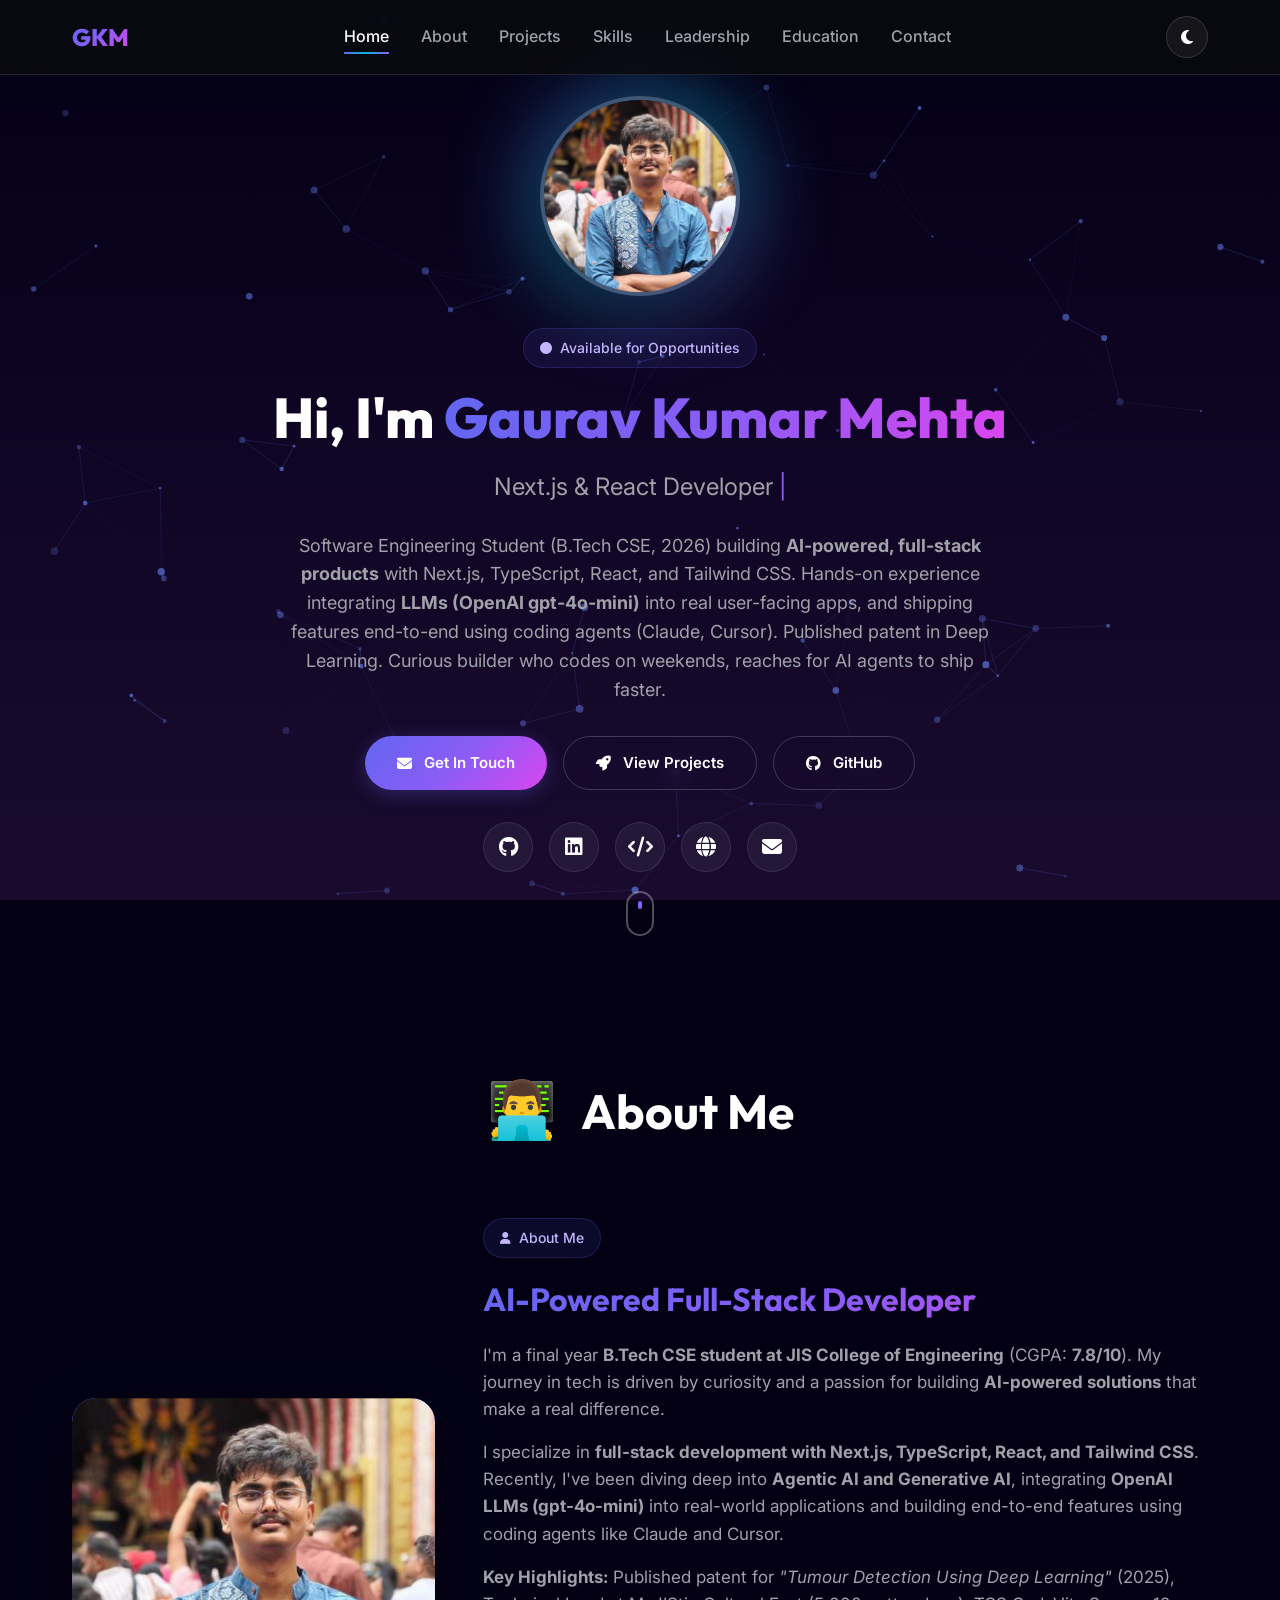
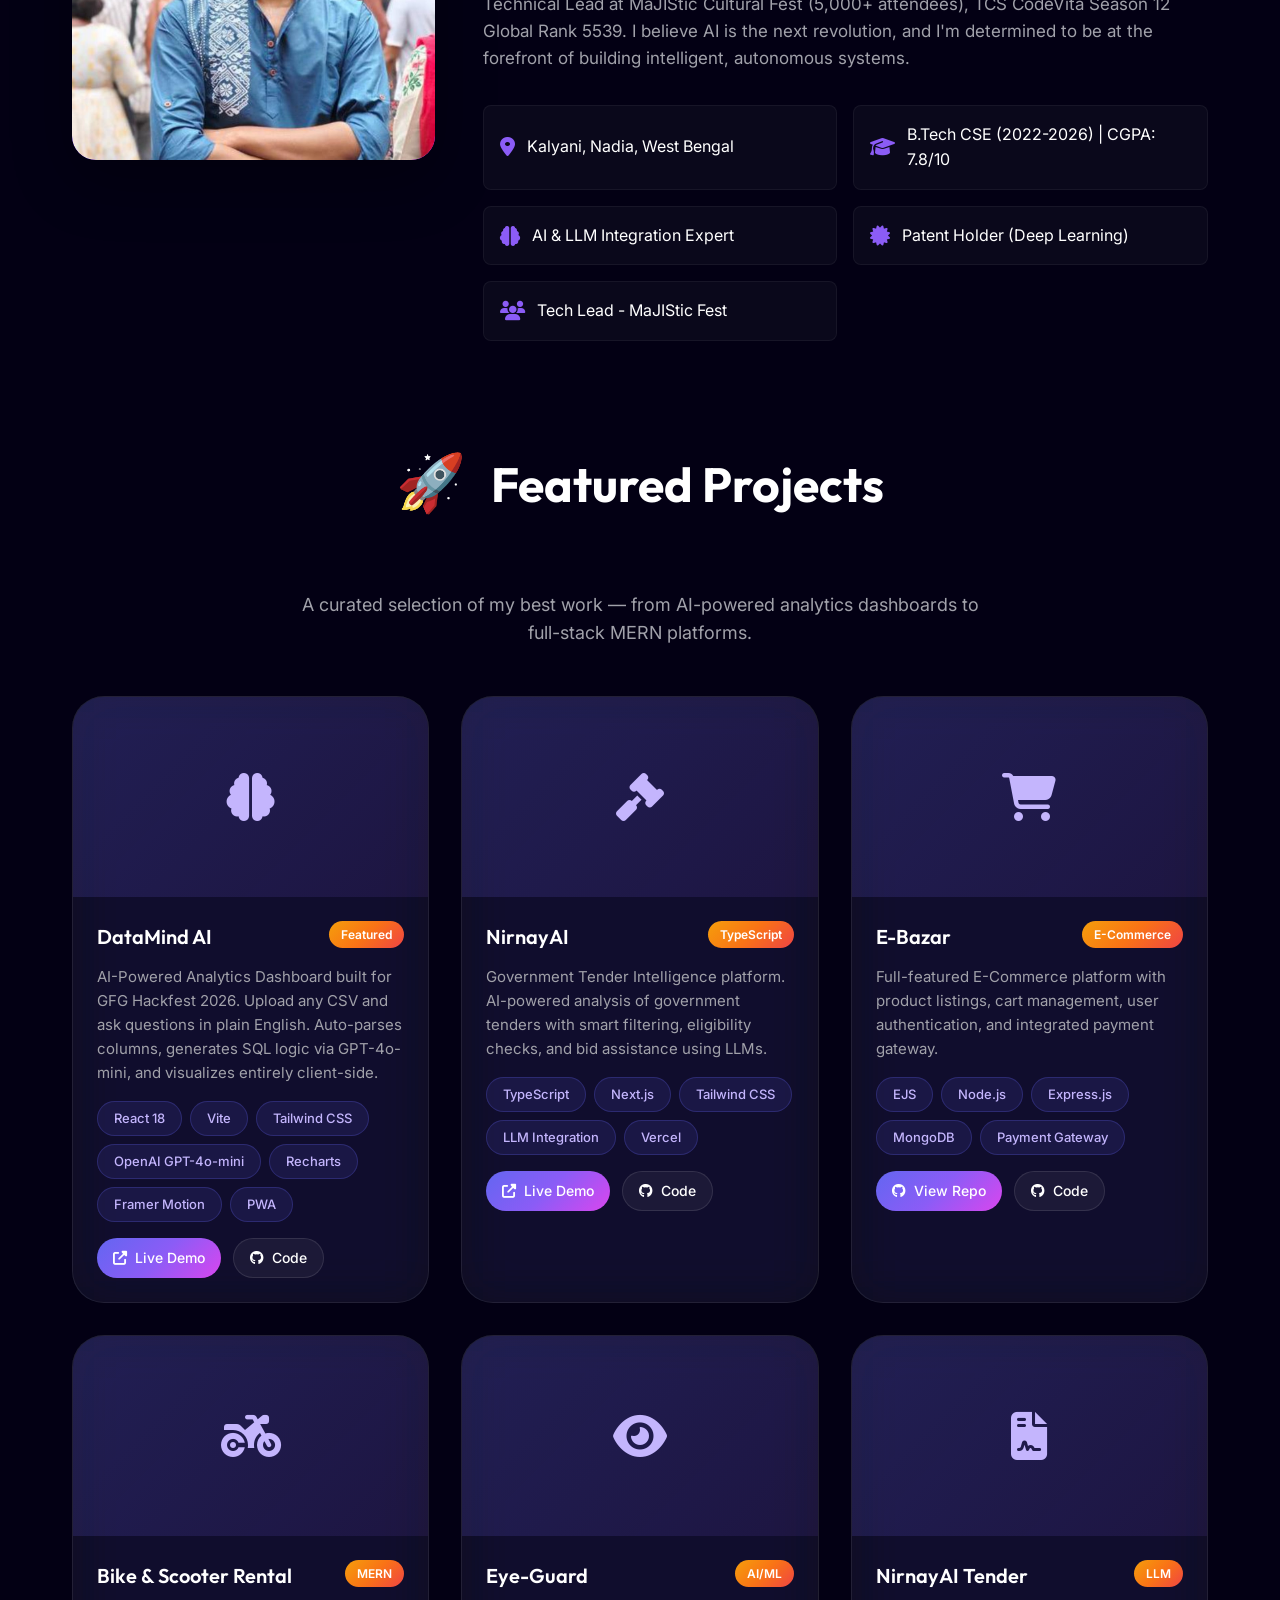
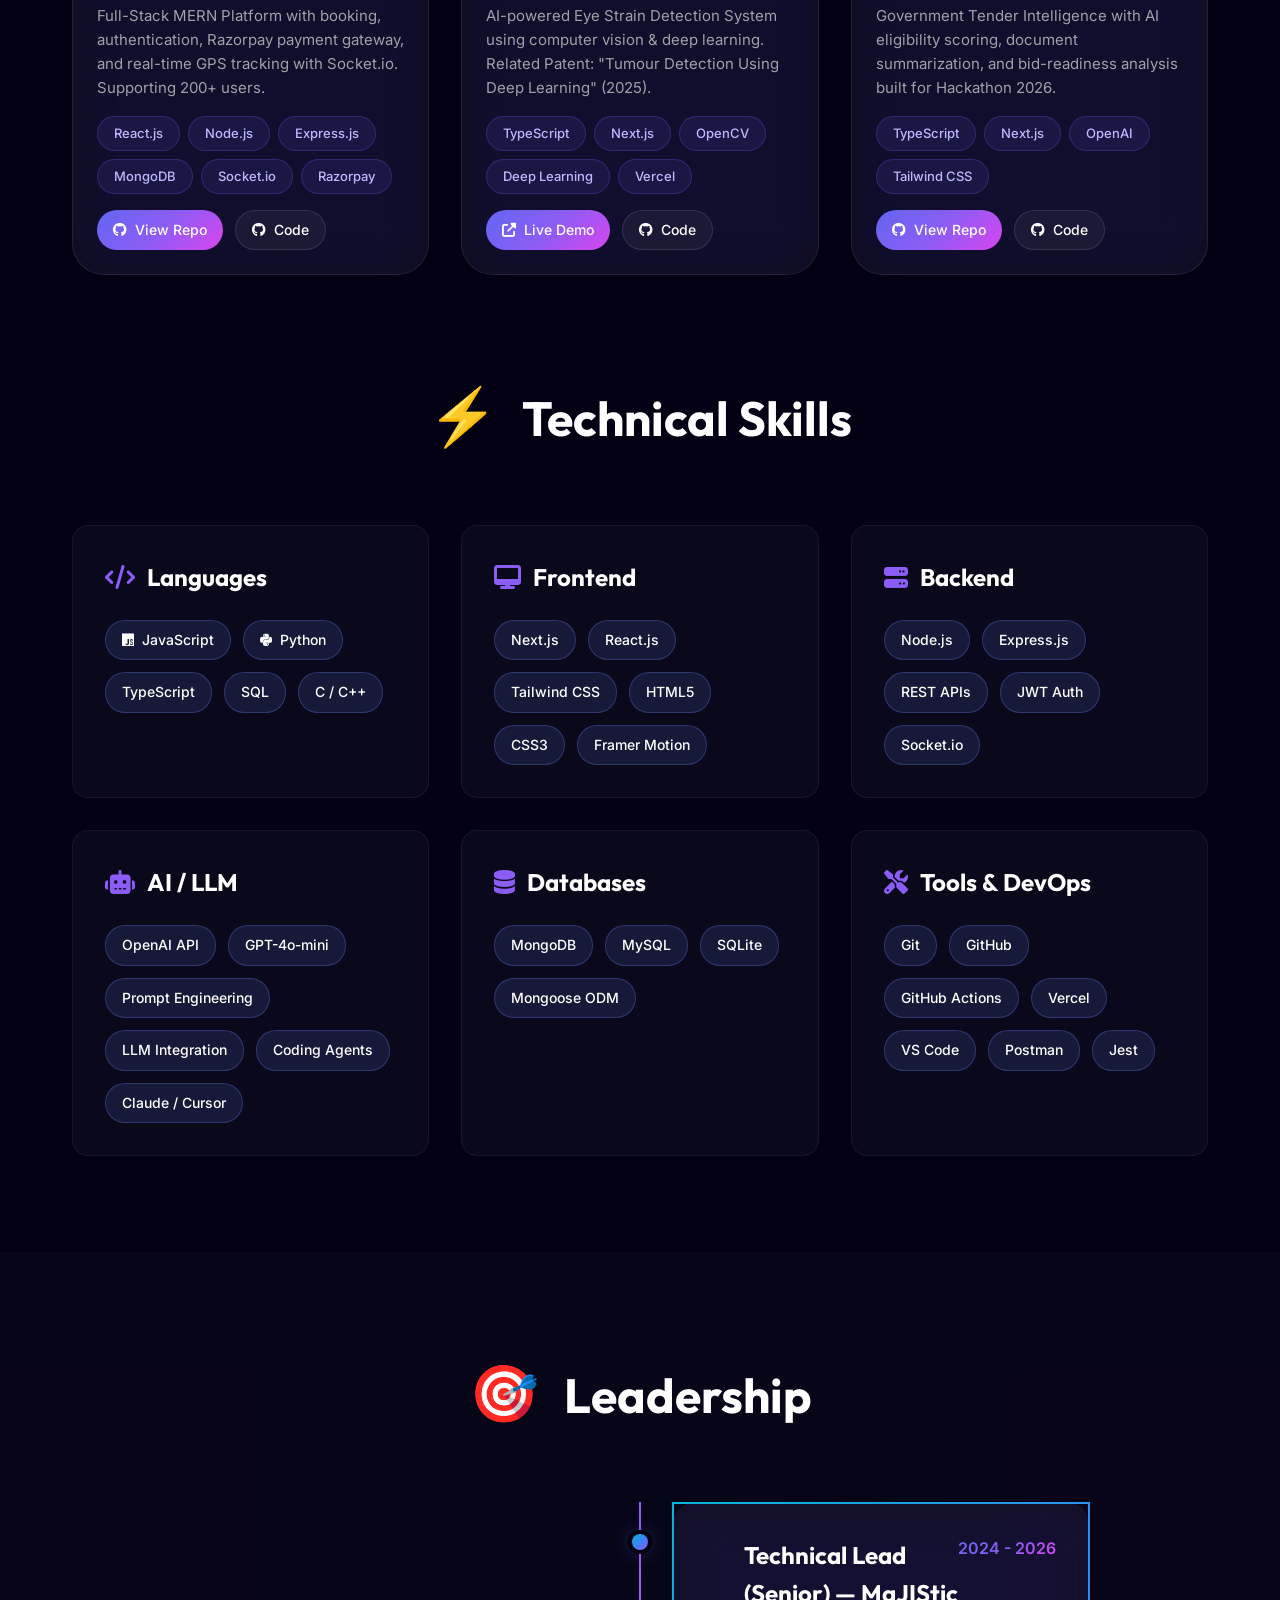
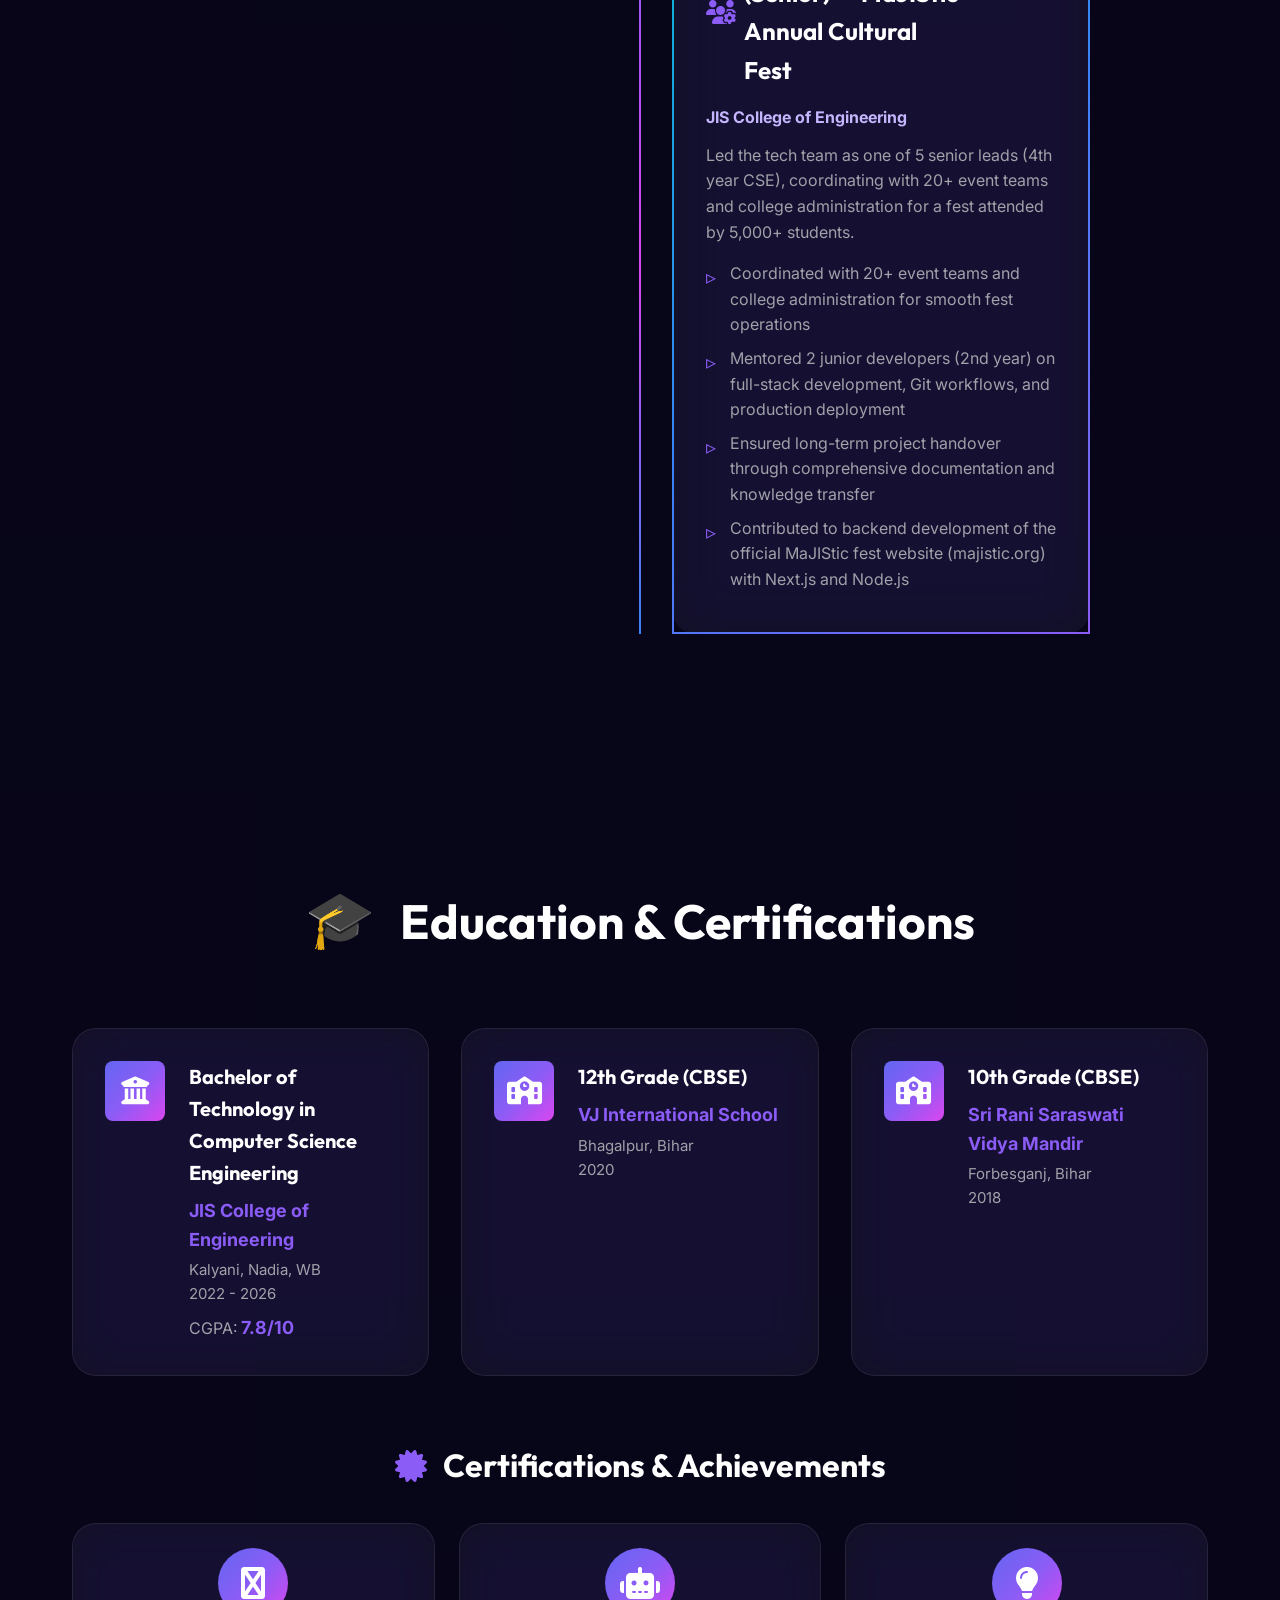
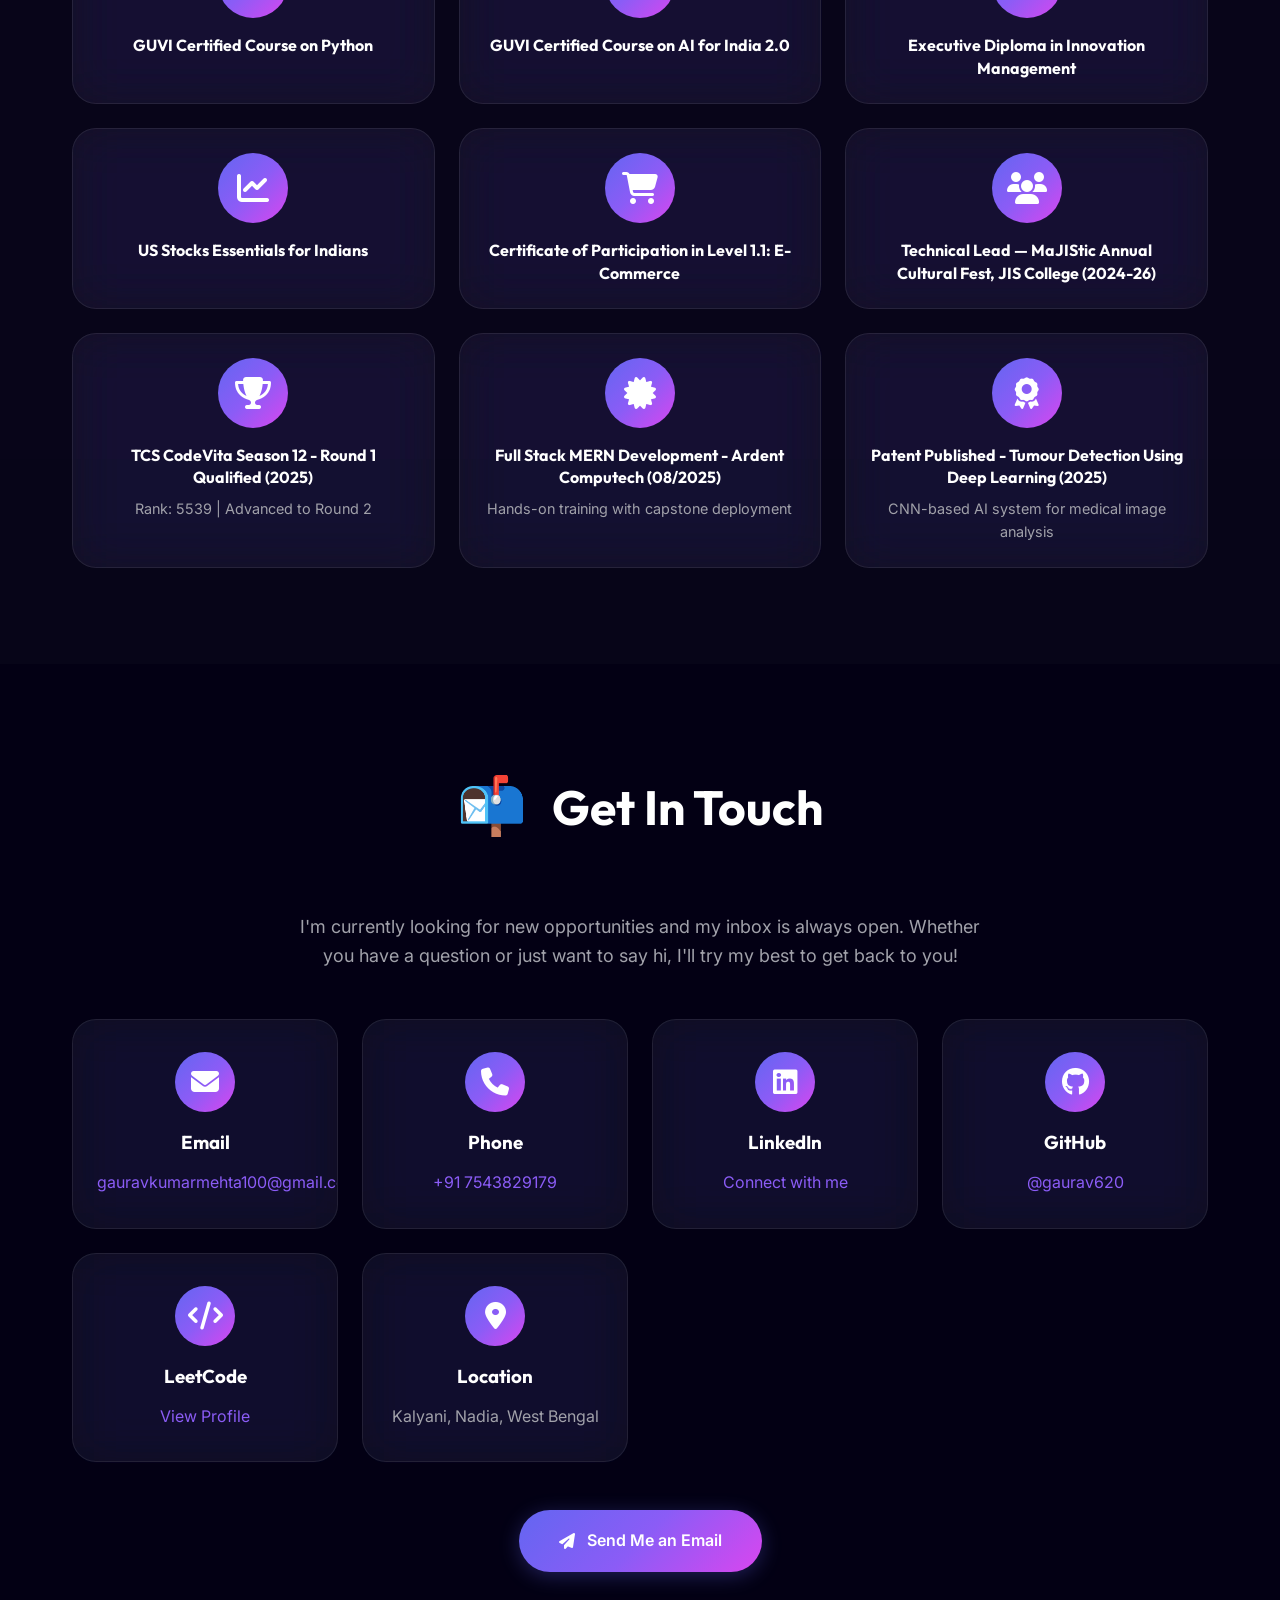
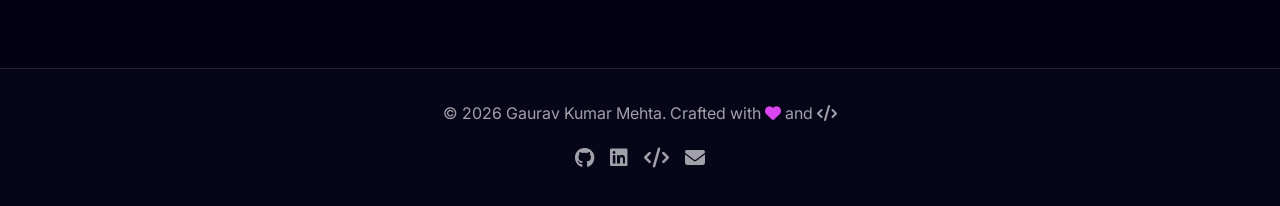
==== commit 90982615: "feat: real demo/github links, dark/light mode toggle, updated profile photo" ====
--- a/index.html
+++ b/index.html
@@ -45,6 +45,9 @@
                 <li><a href="#education" class="nav-link">Education</a></li>
                 <li><a href="#contact" class="nav-link">Contact</a></li>
             </ul>
+            <button class="theme-toggle" id="themeToggle" title="Toggle Dark/Light Mode" aria-label="Toggle theme">
+                <i class="fas fa-moon" id="themeIcon"></i>
+            </button>
             <div class="hamburger">
                 <span></span>
                 <span></span>
@@ -203,44 +206,42 @@
                             <span class="tech-tag">PWA</span>
                         </div>
                         <div class="project-card-links">
-                            <a href="#" class="project-link-demo" target="_blank" rel="noopener noreferrer">
+                            <a href="https://data-mind-ai-dash.vercel.app/" class="project-link-demo" target="_blank" rel="noopener noreferrer">
                                 <i class="fas fa-external-link-alt"></i> Live Demo
                             </a>
-                            <a href="https://github.com/gaurav620" class="project-link-github" target="_blank" rel="noopener noreferrer">
+                            <a href="https://github.com/gaurav620/DataMind--AIPowered-Analytics-Dashboard-" class="project-link-github" target="_blank" rel="noopener noreferrer">
                                 <i class="fab fa-github"></i> Code
                             </a>
                         </div>
                     </div>
                 </div>
 
-                <!-- Project 2: Bike & Scooter Rental -->
+                <!-- Project 2: NirnayAI -->
                 <div class="project-card animate-on-scroll stagger-2">
                     <div class="project-card-image">
-                        <i class="fas fa-motorcycle"></i>
+                        <i class="fas fa-gavel"></i>
                     </div>
                     <div class="project-card-content">
                         <div class="project-card-header">
-                            <h3 class="project-card-title">Bike & Scooter Rental</h3>
-                            <span class="project-card-badge">MERN</span>
+                            <h3 class="project-card-title">NirnayAI</h3>
+                            <span class="project-card-badge">TypeScript</span>
                         </div>
                         <p class="project-card-description">
-                            Full-Stack MERN Platform with booking, authentication, Razorpay payment gateway, 
-                            and real-time GPS tracking with Socket.io. Supporting 200+ users with sub-200ms response latency.
+                            Government Tender Intelligence platform. AI-powered analysis of government tenders 
+                            with smart filtering, eligibility checks, and bid assistance using LLMs.
                         </p>
                         <div class="project-card-tech">
-                            <span class="tech-tag">React.js</span>
-                            <span class="tech-tag">Node.js</span>
-                            <span class="tech-tag">Express.js</span>
-                            <span class="tech-tag">MongoDB</span>
-                            <span class="tech-tag">Socket.io</span>
-                            <span class="tech-tag">Razorpay</span>
-                            <span class="tech-tag">JWT</span>
+                            <span class="tech-tag">TypeScript</span>
+                            <span class="tech-tag">Next.js</span>
+                            <span class="tech-tag">Tailwind CSS</span>
+                            <span class="tech-tag">LLM Integration</span>
+                            <span class="tech-tag">Vercel</span>
                         </div>
                         <div class="project-card-links">
-                            <a href="#" class="project-link-demo" target="_blank" rel="noopener noreferrer">
+                            <a href="https://theaification-nirnay-ai.vercel.app" class="project-link-demo" target="_blank" rel="noopener noreferrer">
                                 <i class="fas fa-external-link-alt"></i> Live Demo
                             </a>
-                            <a href="https://github.com/gaurav620" class="project-link-github" target="_blank" rel="noopener noreferrer">
+                            <a href="https://github.com/gaurav620/Theaification-NirnayAI" class="project-link-github" target="_blank" rel="noopener noreferrer">
                                 <i class="fab fa-github"></i> Code
                             </a>
                         </div>
@@ -269,39 +270,41 @@
                             <span class="tech-tag">Payment Gateway</span>
                         </div>
                         <div class="project-card-links">
-                            <a href="#" class="project-link-demo" target="_blank" rel="noopener noreferrer">
-                                <i class="fas fa-external-link-alt"></i> Live Demo
-                            </a>
-                            <a href="https://github.com/gaurav620" class="project-link-github" target="_blank" rel="noopener noreferrer">
+                            <a href="https://github.com/gaurav620/E-Bazar-An-E-Commerce-platform-" class="project-link-demo" target="_blank" rel="noopener noreferrer">
+                                <i class="fab fa-github"></i> View Repo
+                            </a>
+                            <a href="https://github.com/gaurav620/E-Bazar-An-E-Commerce-platform-" class="project-link-github" target="_blank" rel="noopener noreferrer">
                                 <i class="fab fa-github"></i> Code
                             </a>
                         </div>
                     </div>
                 </div>
 
-                <!-- Project 4: TopCup -->
+                <!-- Project 4: Bike & Scooter Rental -->
                 <div class="project-card animate-on-scroll stagger-4">
                     <div class="project-card-image">
-                        <i class="fas fa-coffee"></i>
+                        <i class="fas fa-motorcycle"></i>
                     </div>
                     <div class="project-card-content">
                         <div class="project-card-header">
-                            <h3 class="project-card-title">TopCup</h3>
-                            <span class="project-card-badge">TypeScript</span>
+                            <h3 class="project-card-title">Bike & Scooter Rental</h3>
+                            <span class="project-card-badge">MERN</span>
                         </div>
                         <p class="project-card-description">
-                            Complete E-Commerce Ecosystem with Admin Panel and Delivery Dashboard 
-                            for a premium coffee brand. Built with TypeScript and modern React patterns.
+                            Full-Stack MERN Platform with booking, authentication, Razorpay payment gateway, 
+                            and real-time GPS tracking with Socket.io. Supporting 200+ users.
                         </p>
                         <div class="project-card-tech">
-                            <span class="tech-tag">TypeScript</span>
                             <span class="tech-tag">React.js</span>
                             <span class="tech-tag">Node.js</span>
-                            <span class="tech-tag">Admin Dashboard</span>
+                            <span class="tech-tag">Express.js</span>
+                            <span class="tech-tag">MongoDB</span>
+                            <span class="tech-tag">Socket.io</span>
+                            <span class="tech-tag">Razorpay</span>
                         </div>
                         <div class="project-card-links">
-                            <a href="#" class="project-link-demo" target="_blank" rel="noopener noreferrer">
-                                <i class="fas fa-external-link-alt"></i> Live Demo
+                            <a href="https://github.com/gaurav620" class="project-link-demo" target="_blank" rel="noopener noreferrer">
+                                <i class="fab fa-github"></i> View Repo
                             </a>
                             <a href="https://github.com/gaurav620" class="project-link-github" target="_blank" rel="noopener noreferrer">
                                 <i class="fab fa-github"></i> Code
@@ -325,49 +328,48 @@
                             Related Patent: "Tumour Detection Using Deep Learning" (2025).
                         </p>
                         <div class="project-card-tech">
-                            <span class="tech-tag">Python</span>
-                            <span class="tech-tag">Flask</span>
+                            <span class="tech-tag">TypeScript</span>
+                            <span class="tech-tag">Next.js</span>
                             <span class="tech-tag">OpenCV</span>
                             <span class="tech-tag">Deep Learning</span>
-                            <span class="tech-tag">SQLite</span>
+                            <span class="tech-tag">Vercel</span>
                         </div>
                         <div class="project-card-links">
-                            <a href="#" class="project-link-demo" target="_blank" rel="noopener noreferrer">
+                            <a href="https://eye-guard-a-fy-project-26.vercel.app" class="project-link-demo" target="_blank" rel="noopener noreferrer">
                                 <i class="fas fa-external-link-alt"></i> Live Demo
                             </a>
-                            <a href="https://github.com/gaurav620" class="project-link-github" target="_blank" rel="noopener noreferrer">
+                            <a href="https://github.com/gaurav620/EyeGuard-A-FY-Project-26" class="project-link-github" target="_blank" rel="noopener noreferrer">
                                 <i class="fab fa-github"></i> Code
                             </a>
                         </div>
                     </div>
                 </div>
 
-                <!-- Project 6: Full Stack AI Agent -->
+                <!-- Project 6: NirnayAI Government Tender -->
                 <div class="project-card animate-on-scroll stagger-6">
                     <div class="project-card-image">
-                        <i class="fas fa-robot"></i>
+                        <i class="fas fa-file-contract"></i>
                     </div>
                     <div class="project-card-content">
                         <div class="project-card-header">
-                            <h3 class="project-card-title">Full Stack AI Agent</h3>
+                            <h3 class="project-card-title">NirnayAI Tender</h3>
                             <span class="project-card-badge">LLM</span>
                         </div>
                         <p class="project-card-description">
-                            Intelligent AI agent application combining modern frontend with Python-based 
-                            LLM backend for automated task processing and natural language conversation.
+                            Government Tender Intelligence with AI eligibility scoring, document summarization, 
+                            and bid-readiness analysis built for Hackathon 2026.
                         </p>
                         <div class="project-card-tech">
-                            <span class="tech-tag">React.js</span>
-                            <span class="tech-tag">Python</span>
-                            <span class="tech-tag">Flask/FastAPI</span>
-                            <span class="tech-tag">LLM Integration</span>
-                            <span class="tech-tag">REST APIs</span>
+                            <span class="tech-tag">TypeScript</span>
+                            <span class="tech-tag">Next.js</span>
+                            <span class="tech-tag">OpenAI</span>
+                            <span class="tech-tag">Tailwind CSS</span>
                         </div>
                         <div class="project-card-links">
-                            <a href="#" class="project-link-demo" target="_blank" rel="noopener noreferrer">
-                                <i class="fas fa-external-link-alt"></i> Live Demo
-                            </a>
-                            <a href="https://github.com/gaurav620" class="project-link-github" target="_blank" rel="noopener noreferrer">
+                            <a href="https://github.com/gaurav620/NirnayAI--Government-Tender-Intelligence-" class="project-link-demo" target="_blank" rel="noopener noreferrer">
+                                <i class="fab fa-github"></i> View Repo
+                            </a>
+                            <a href="https://github.com/gaurav620/NirnayAI--Government-Tender-Intelligence-" class="project-link-github" target="_blank" rel="noopener noreferrer">
                                 <i class="fab fa-github"></i> Code
                             </a>
                         </div>
--- a/styles.css
+++ b/styles.css
@@ -96,6 +96,105 @@
     --shadow-md: 0 8px 30px rgba(0, 0, 0, 0.2);
     --shadow-lg: 0 20px 60px rgba(0, 0, 0, 0.3);
     --shadow-glow: 0 0 30px rgba(102, 126, 234, 0.3);
+}
+
+/* ========================================
+   Light Mode Theme
+   ======================================== */
+body.light-mode {
+    --bg-primary: #f0f4ff;
+    --bg-secondary: #e8eeff;
+    --bg-card: rgba(255, 255, 255, 0.8);
+    --bg-glass: rgba(255, 255, 255, 0.7);
+    --text-primary: #0f0a1e;
+    --text-secondary: #4a4a6a;
+    --text-muted: #6b6b8a;
+    --text-accent: #6366f1;
+    --border-glow: rgba(99, 102, 241, 0.2);
+    --shadow-card: 0 8px 32px rgba(99, 102, 241, 0.12);
+    --shadow-glow: 0 0 30px rgba(99, 102, 241, 0.1);
+    --dark-gradient: linear-gradient(180deg, #f0f4ff 0%, #e8eeff 50%, #dde5ff 100%);
+}
+
+body.light-mode canvas#particles {
+    opacity: 0.3;
+}
+
+body.light-mode .mesh-gradient {
+    opacity: 0.15;
+}
+
+body.light-mode .navbar {
+    background: rgba(240, 244, 255, 0.92);
+    border-bottom: 1px solid rgba(99, 102, 241, 0.12);
+}
+
+body.light-mode .glass-card {
+    background: rgba(255, 255, 255, 0.75);
+    border: 1px solid rgba(99, 102, 241, 0.15);
+    box-shadow: 0 4px 24px rgba(99, 102, 241, 0.1);
+}
+
+body.light-mode .skill-category {
+    background: rgba(255, 255, 255, 0.75);
+    border: 1px solid rgba(99, 102, 241, 0.15);
+}
+
+body.light-mode .project-card {
+    background: rgba(255, 255, 255, 0.75);
+    border: 1px solid rgba(99, 102, 241, 0.15);
+}
+
+body.light-mode .section-badge {
+    background: rgba(99, 102, 241, 0.1);
+    color: var(--accent-indigo);
+    border-color: rgba(99, 102, 241, 0.2);
+}
+
+body.light-mode .nav-link {
+    color: var(--text-secondary);
+}
+
+body.light-mode .nav-link:hover,
+body.light-mode .nav-link.active {
+    color: var(--accent-indigo);
+}
+
+body.light-mode .footer {
+    background: rgba(232, 238, 255, 0.9);
+    border-top: 1px solid rgba(99, 102, 241, 0.12);
+}
+
+/* Theme Toggle Button */
+.theme-toggle {
+    background: var(--bg-glass);
+    border: 1px solid rgba(255, 255, 255, 0.15);
+    color: var(--text-primary);
+    width: 42px;
+    height: 42px;
+    border-radius: var(--radius-full);
+    cursor: pointer;
+    display: flex;
+    align-items: center;
+    justify-content: center;
+    font-size: 1rem;
+    transition: var(--transition-normal);
+    -webkit-backdrop-filter: blur(10px);
+    backdrop-filter: blur(10px);
+    flex-shrink: 0;
+}
+
+.theme-toggle:hover {
+    background: var(--primary-gradient);
+    border-color: transparent;
+    transform: rotate(20deg) scale(1.1);
+    box-shadow: 0 0 20px rgba(99, 102, 241, 0.4);
+}
+
+body.light-mode .theme-toggle {
+    background: rgba(99, 102, 241, 0.1);
+    border-color: rgba(99, 102, 241, 0.2);
+    color: var(--accent-indigo);
 }
 
 * {
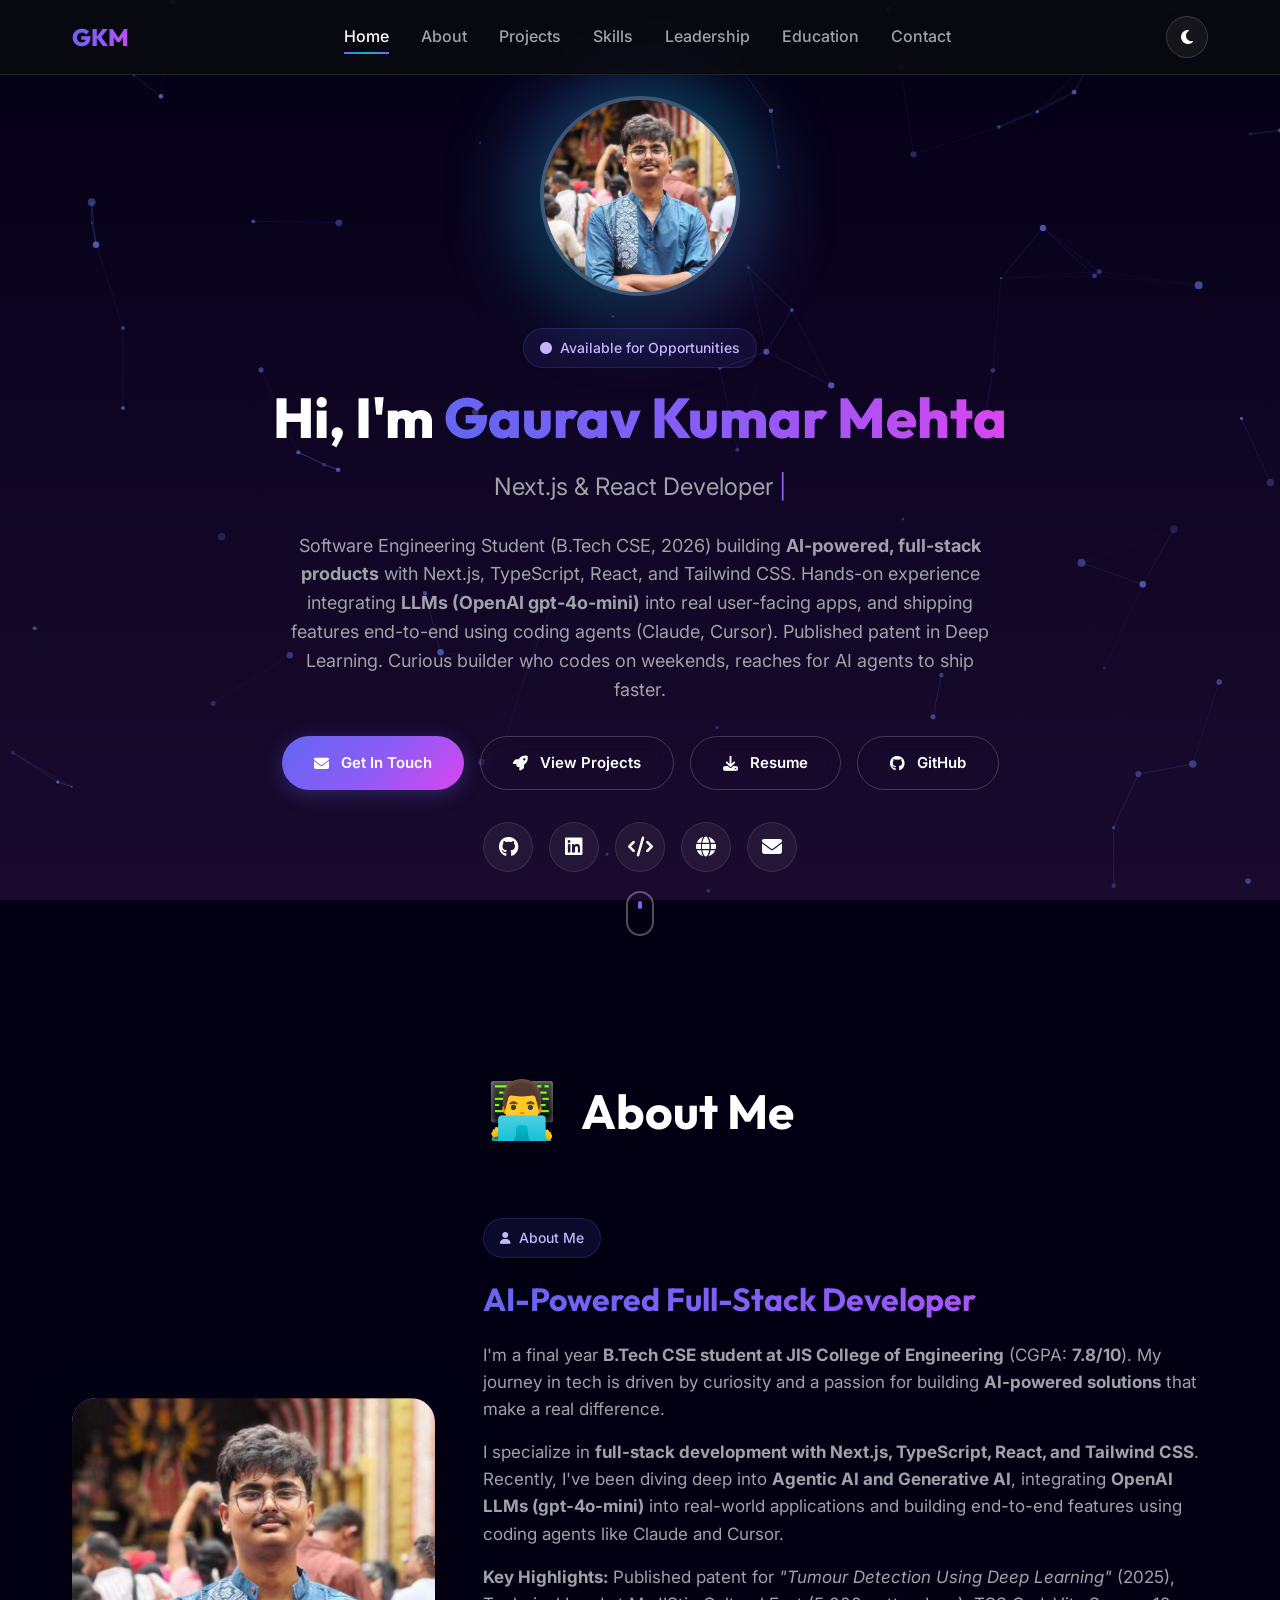
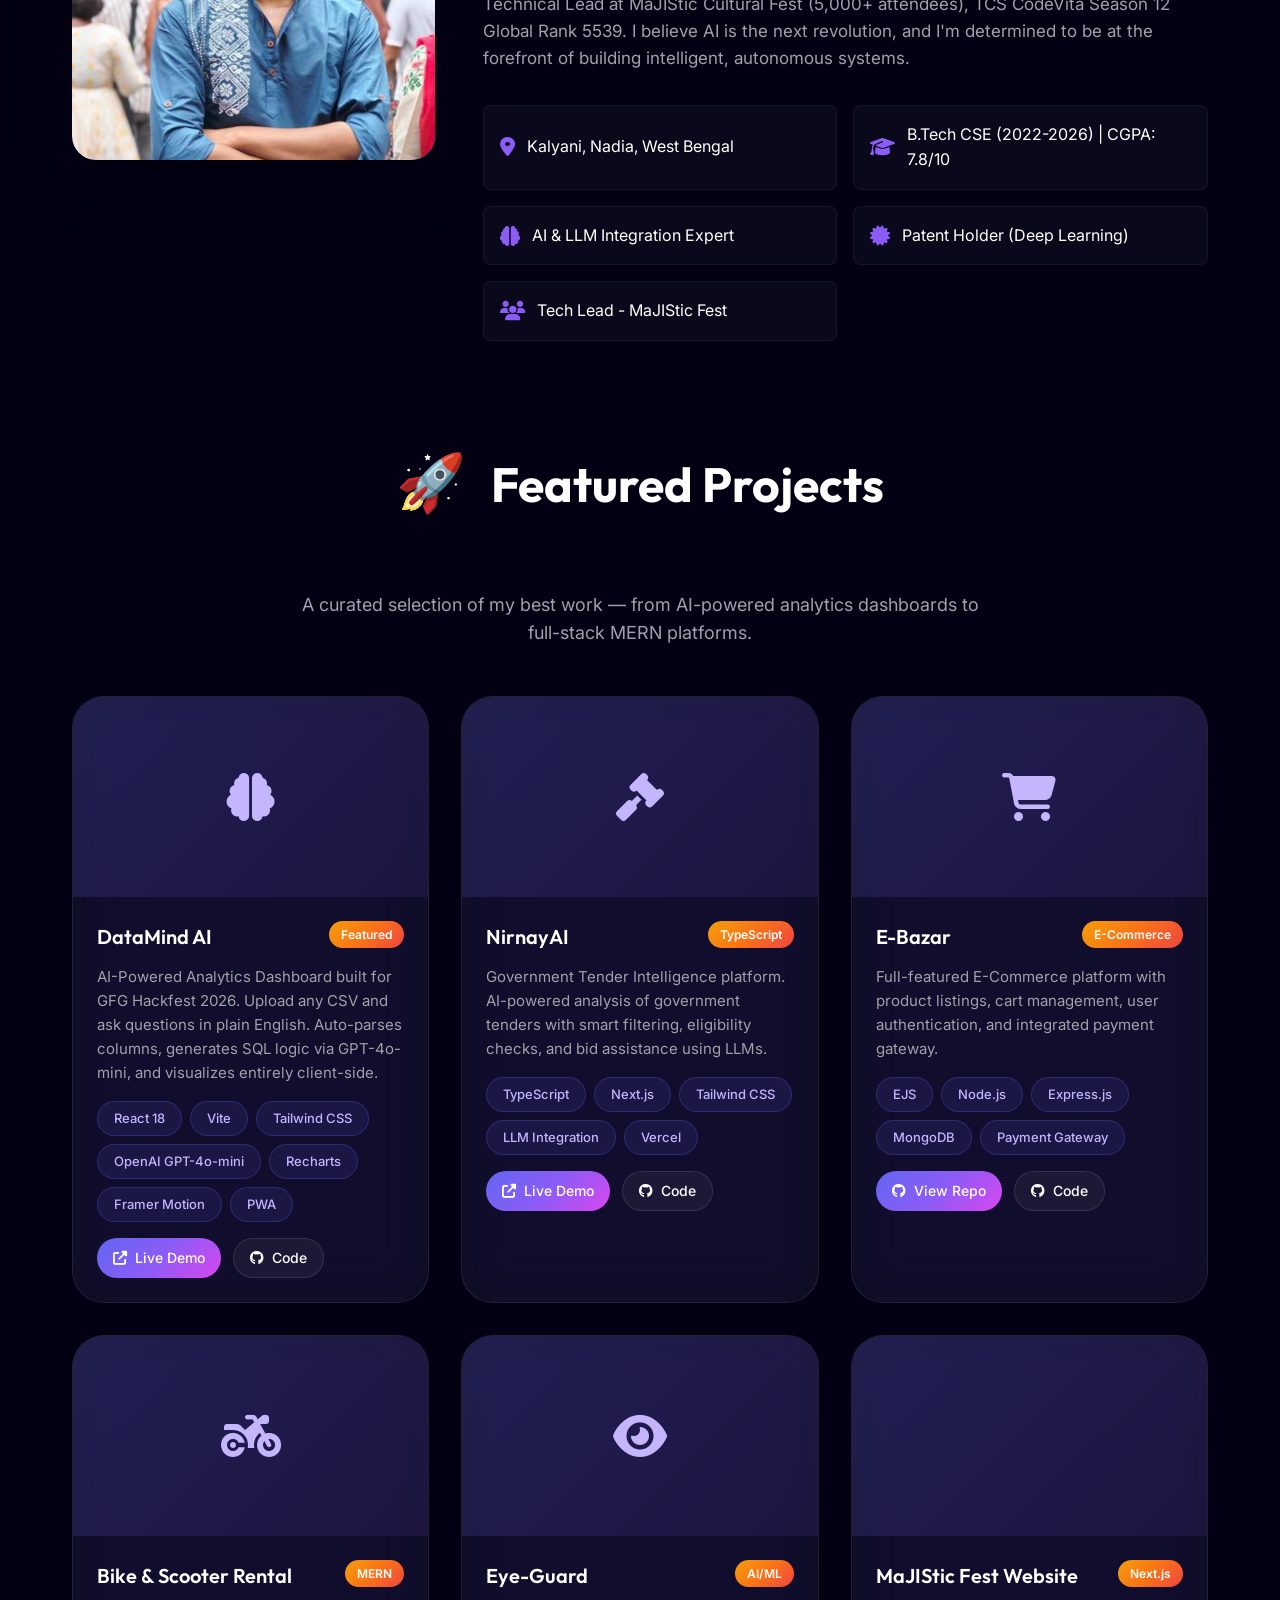
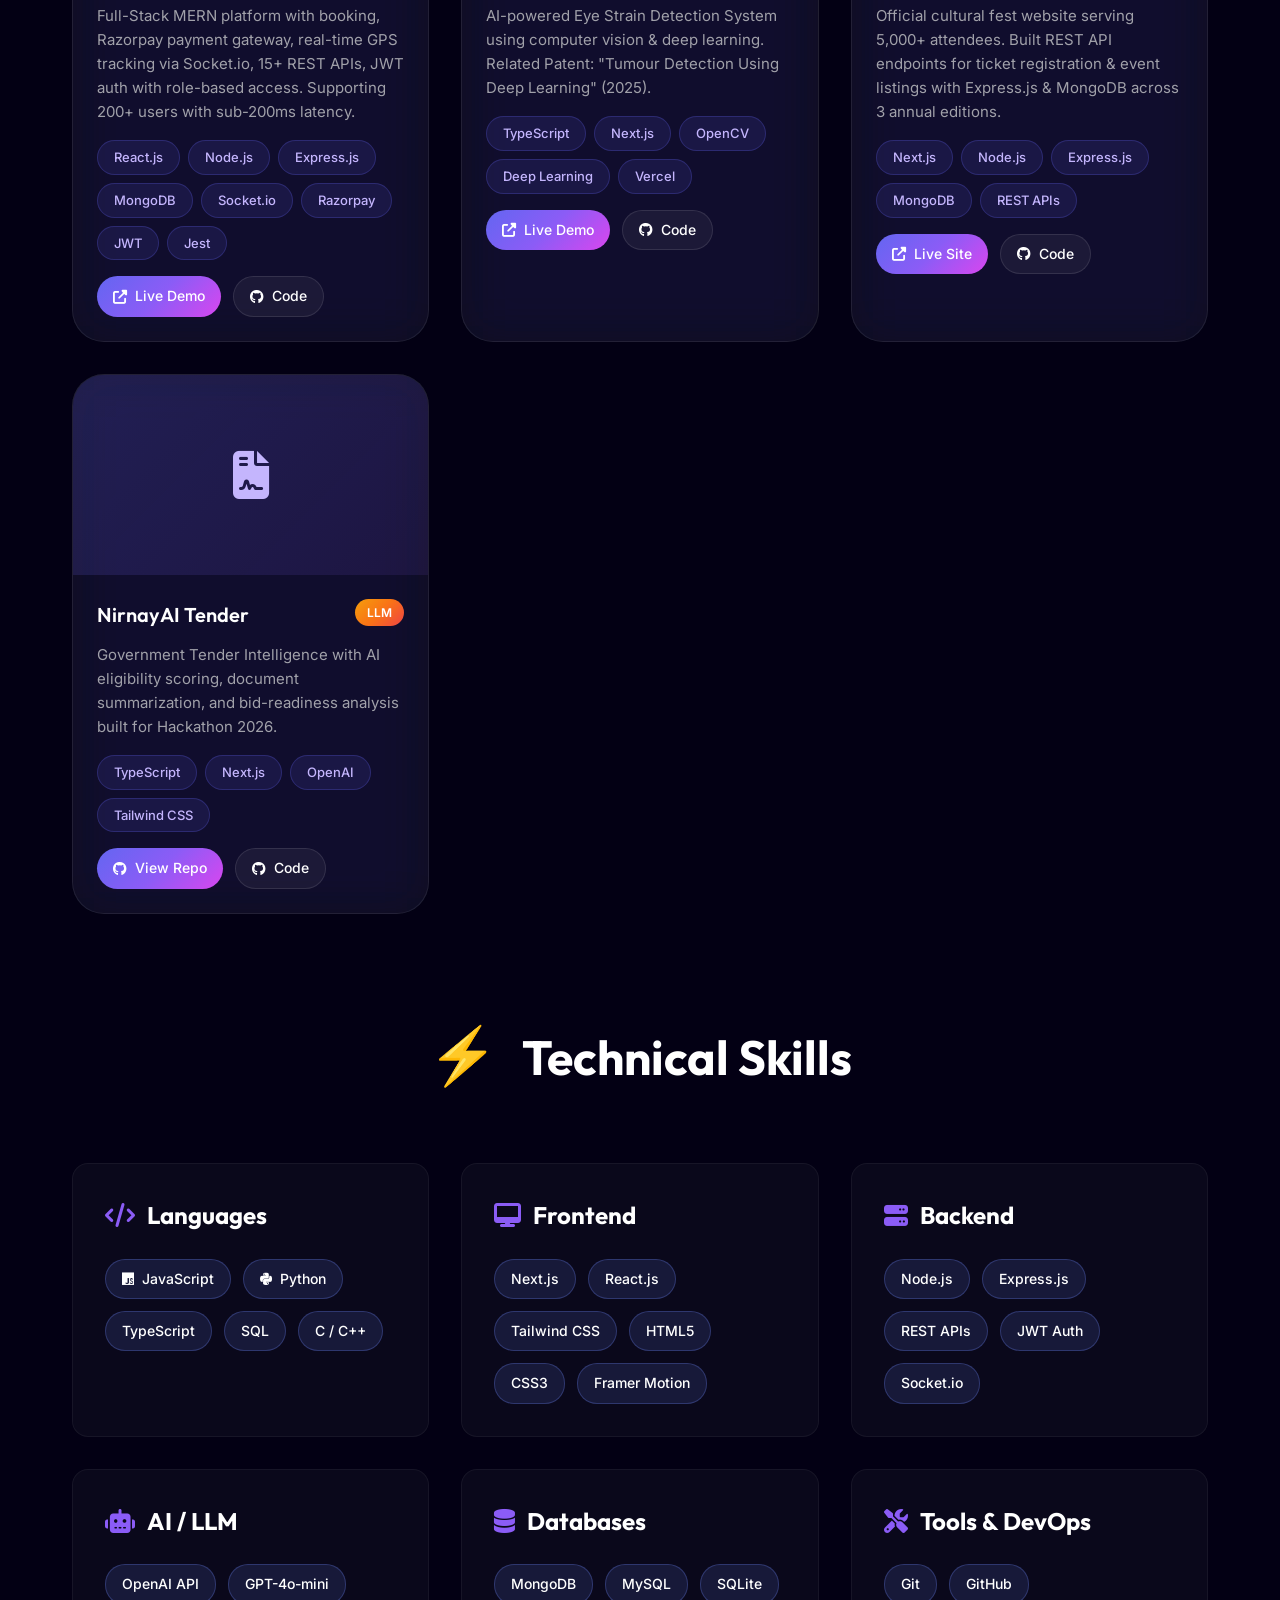
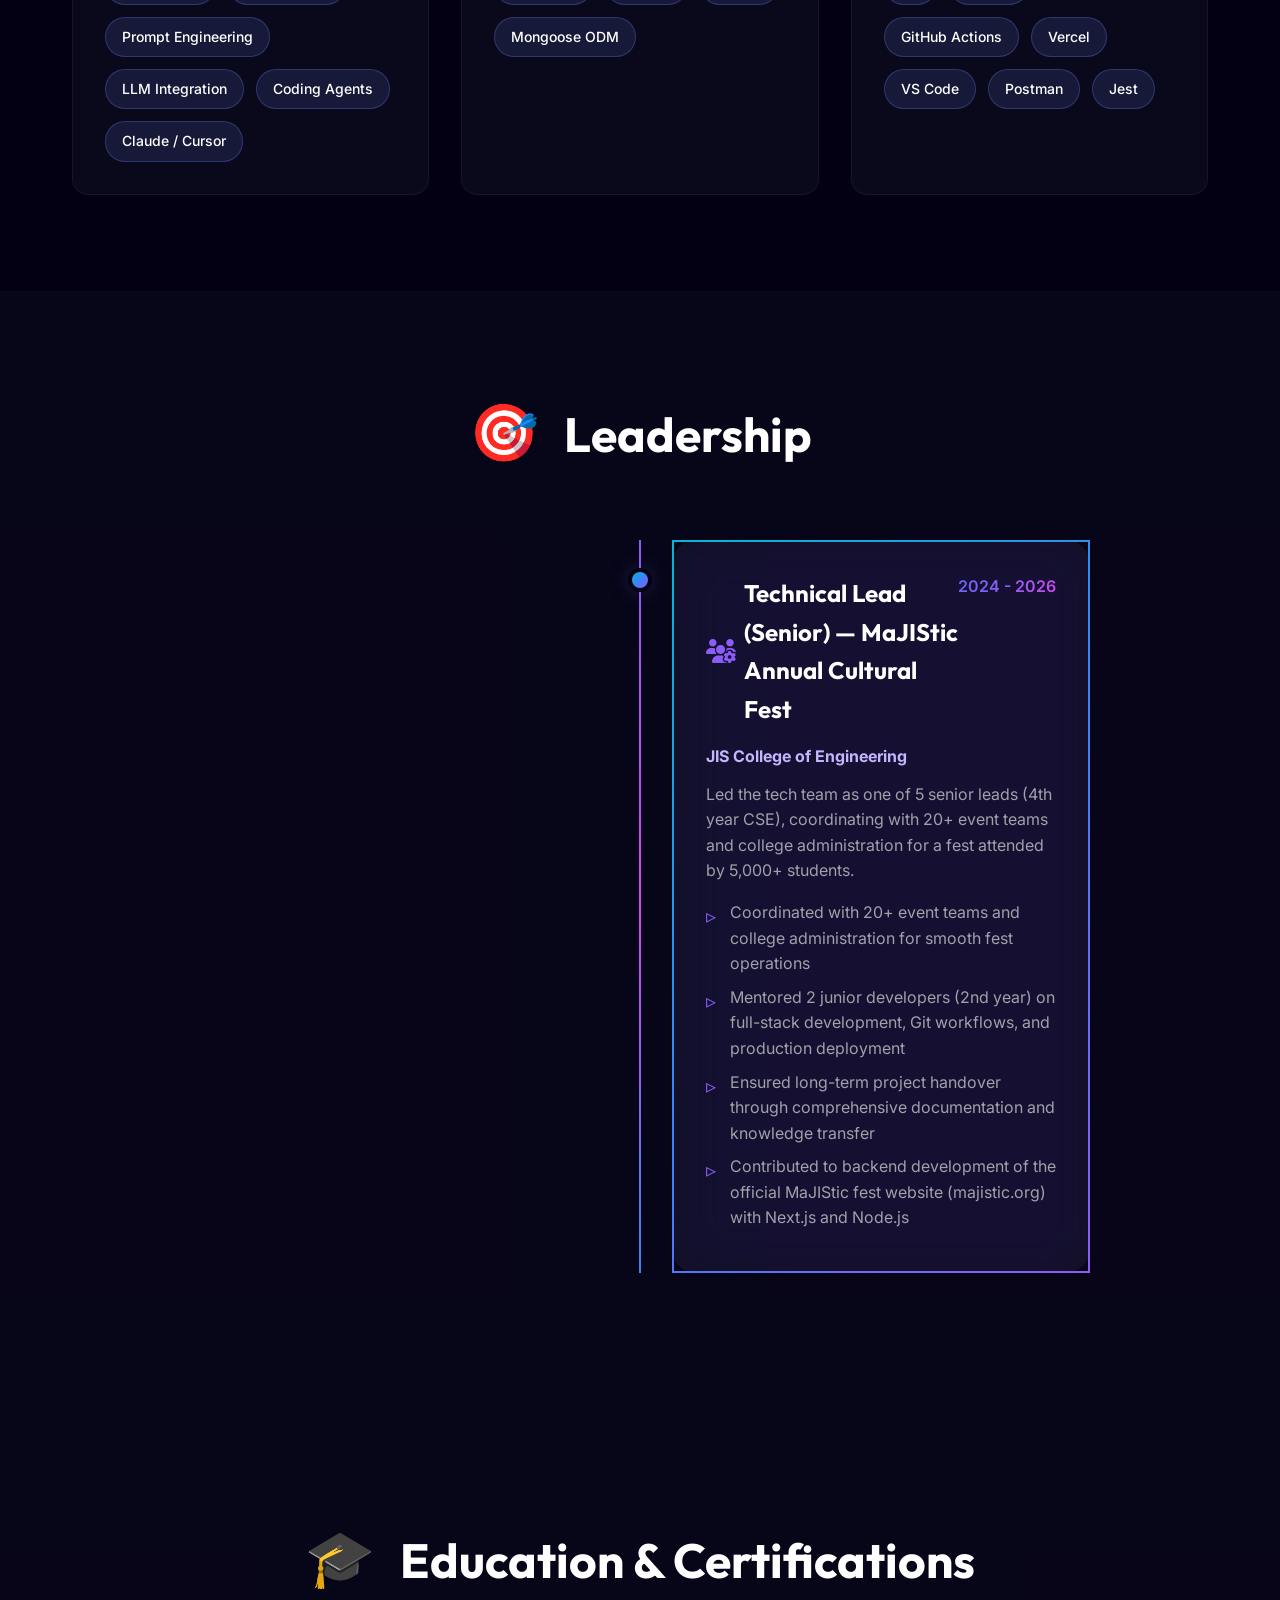
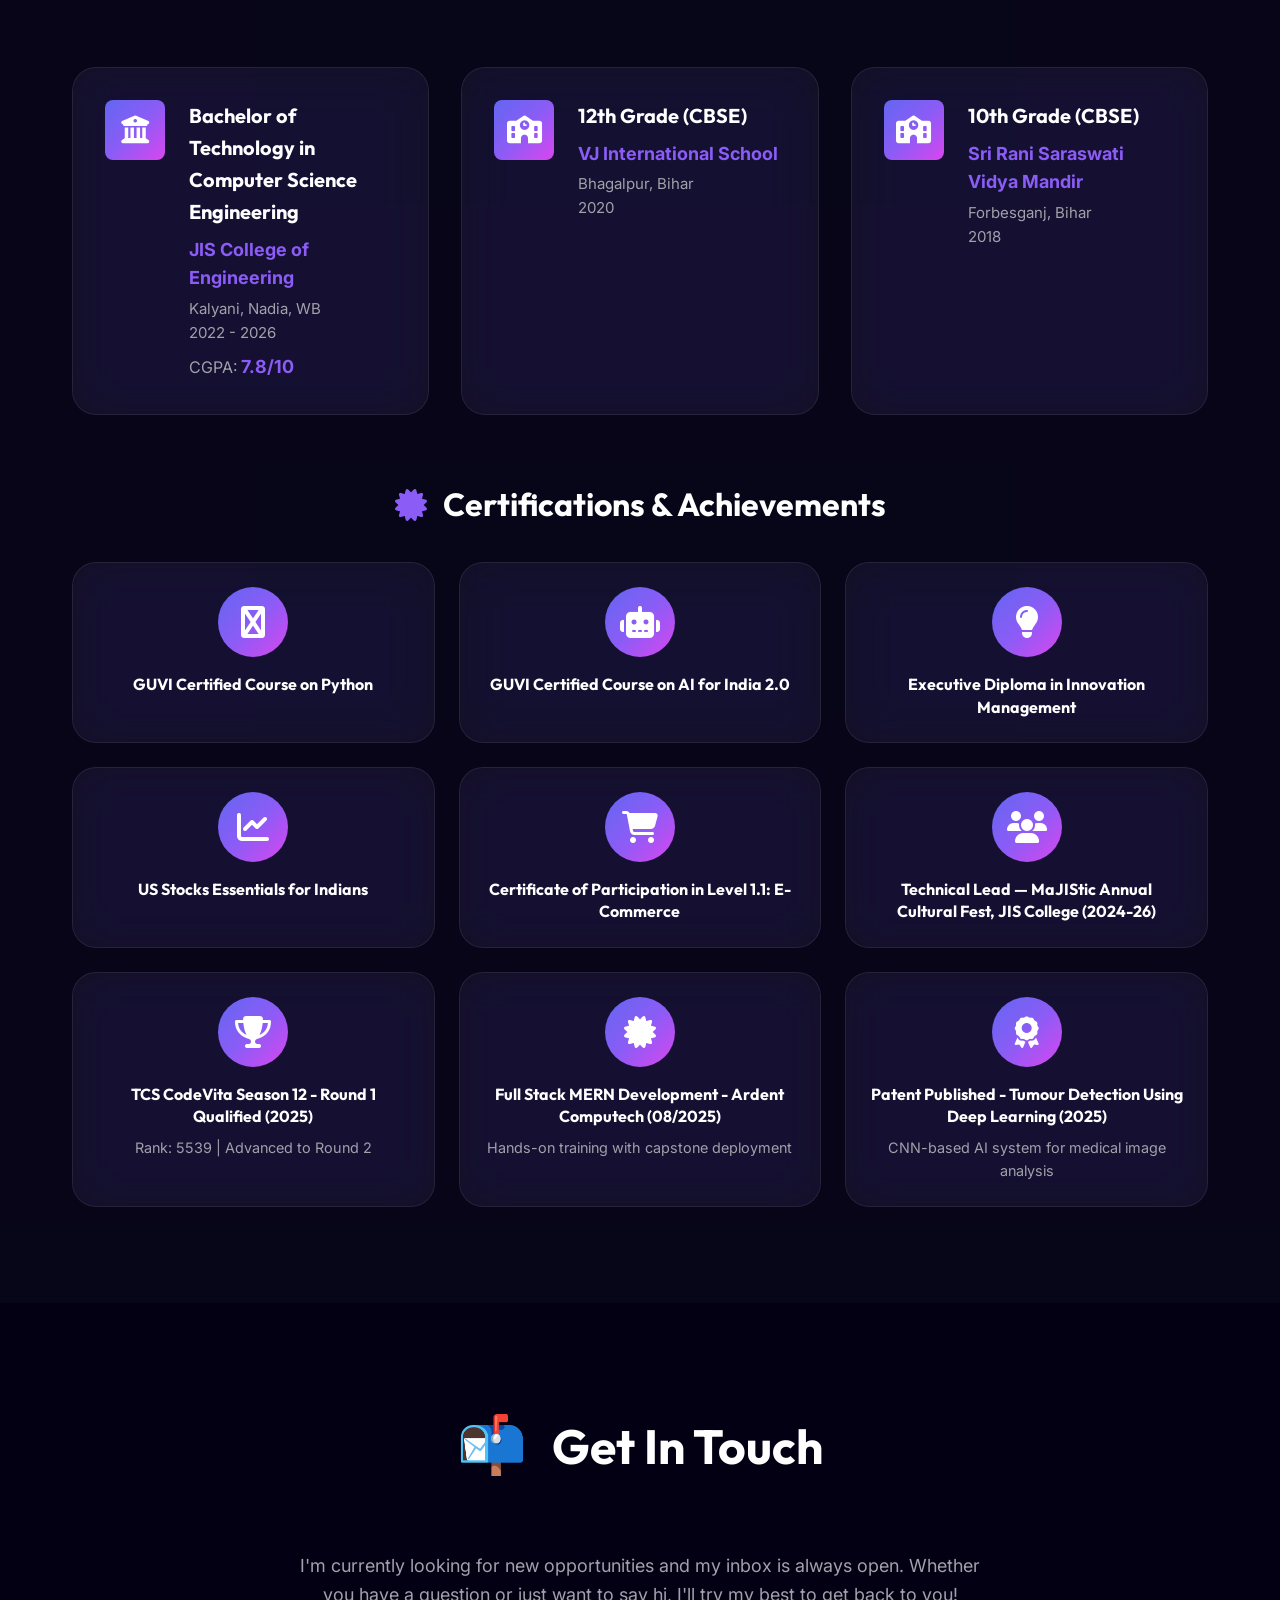
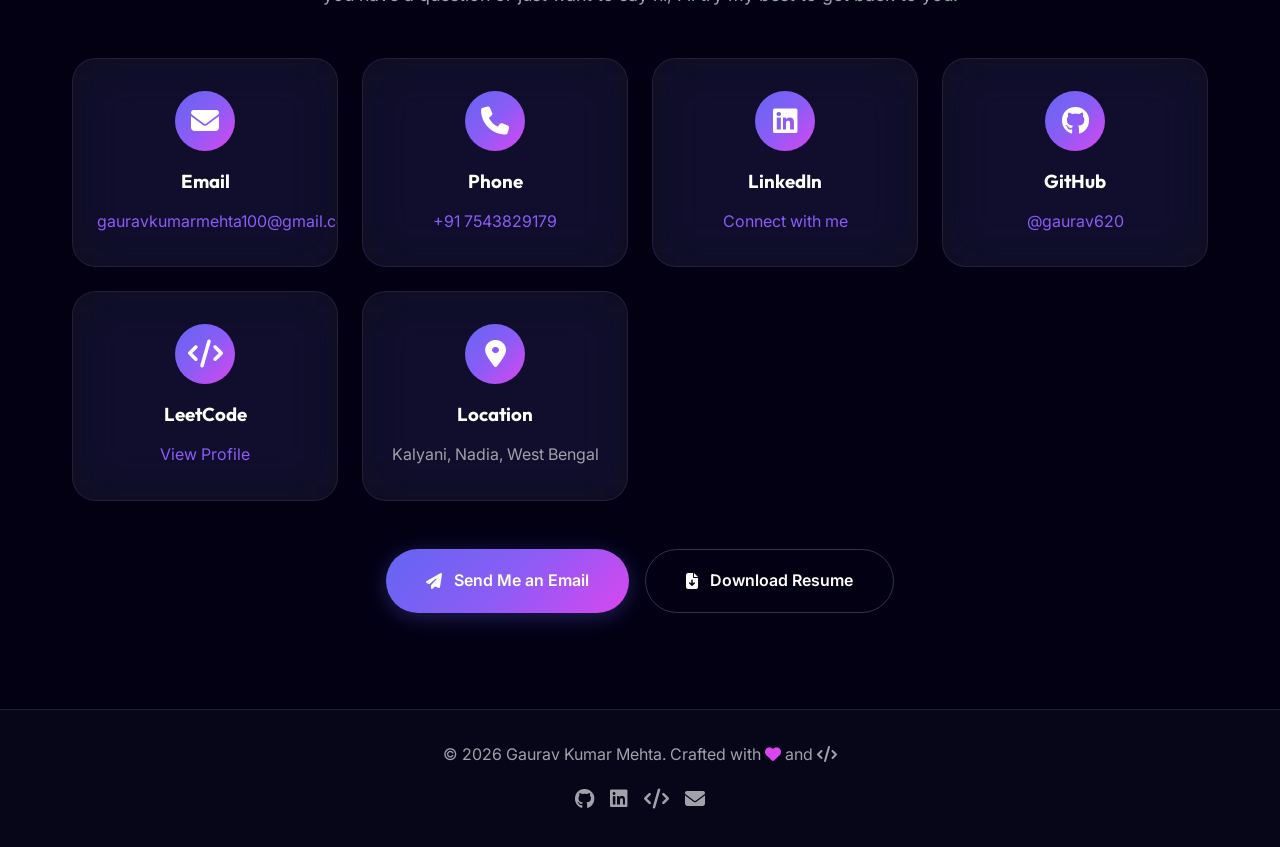
==== commit 3ce1e22b: "feat: resume download button, MaJIStic project, Bike Rental live demo, resume LaTeX source, updated " ====
--- a/index.html
+++ b/index.html
@@ -5,9 +5,9 @@
     <meta charset="UTF-8">
     <meta name="viewport" content="width=device-width, initial-scale=1.0">
     <meta name="description"
-        content="Gaurav Kumar Mehta - Computer Science Student | Web Developer | Python & C Programmer">
-    <meta name="keywords" content="Web Developer, Python, C Programming, Computer Science, Portfolio">
-    <title>Gaurav Kumar Mehta | Web Developer & CS Student</title>
+        content="Gaurav Kumar Mehta - Software Engineering Student (B.Tech CSE 2026) | Full-Stack Developer | AI & LLM Integration | Next.js, TypeScript, React, Tailwind CSS">
+    <meta name="keywords" content="Gaurav Kumar Mehta, Full Stack Developer, Next.js, TypeScript, React, AI LLM Integration, OpenAI, MERN Stack, Portfolio">
+    <title>Gaurav Kumar Mehta | Full-Stack Developer & AI Builder</title>
 
     <!-- Google Fonts -->
     <link rel="preconnect" href="https://fonts.googleapis.com">
@@ -84,6 +84,9 @@
                 </a>
                 <a href="#projects" class="btn btn-secondary">
                     <i class="fas fa-rocket"></i> View Projects
+                </a>
+                <a href="assets/resume/Gaurav_Kumar_Mehta_Resume.pdf" download class="btn btn-secondary">
+                    <i class="fas fa-download"></i> Resume
                 </a>
                 <a href="https://github.com/gaurav620" target="_blank" rel="noopener noreferrer" class="btn btn-secondary">
                     <i class="fab fa-github"></i> GitHub
@@ -291,8 +294,7 @@
                             <span class="project-card-badge">MERN</span>
                         </div>
                         <p class="project-card-description">
-                            Full-Stack MERN Platform with booking, authentication, Razorpay payment gateway, 
-                            and real-time GPS tracking with Socket.io. Supporting 200+ users.
+                            Full-Stack MERN platform with booking, Razorpay payment gateway, real-time GPS tracking via Socket.io, 15+ REST APIs, JWT auth with role-based access. Supporting 200+ users with sub-200ms latency.
                         </p>
                         <div class="project-card-tech">
                             <span class="tech-tag">React.js</span>
@@ -301,10 +303,12 @@
                             <span class="tech-tag">MongoDB</span>
                             <span class="tech-tag">Socket.io</span>
                             <span class="tech-tag">Razorpay</span>
+                            <span class="tech-tag">JWT</span>
+                            <span class="tech-tag">Jest</span>
                         </div>
                         <div class="project-card-links">
-                            <a href="https://github.com/gaurav620" class="project-link-demo" target="_blank" rel="noopener noreferrer">
-                                <i class="fab fa-github"></i> View Repo
+                            <a href="https://bike-scooter-rental-system.vercel.app/" class="project-link-demo" target="_blank" rel="noopener noreferrer">
+                                <i class="fas fa-external-link-alt"></i> Live Demo
                             </a>
                             <a href="https://github.com/gaurav620" class="project-link-github" target="_blank" rel="noopener noreferrer">
                                 <i class="fab fa-github"></i> Code
@@ -345,7 +349,38 @@
                     </div>
                 </div>
 
-                <!-- Project 6: NirnayAI Government Tender -->
+                <!-- Project 6: MaJIStic Fest Website -->
+                <div class="project-card animate-on-scroll stagger-6">
+                    <div class="project-card-image">
+                        <i class="fas fa-calendar-star"></i>
+                    </div>
+                    <div class="project-card-content">
+                        <div class="project-card-header">
+                            <h3 class="project-card-title">MaJIStic Fest Website</h3>
+                            <span class="project-card-badge">Next.js</span>
+                        </div>
+                        <p class="project-card-description">
+                            Official cultural fest website serving 5,000+ attendees. Built REST API endpoints for ticket registration &amp; event listings with Express.js &amp; MongoDB across 3 annual editions.
+                        </p>
+                        <div class="project-card-tech">
+                            <span class="tech-tag">Next.js</span>
+                            <span class="tech-tag">Node.js</span>
+                            <span class="tech-tag">Express.js</span>
+                            <span class="tech-tag">MongoDB</span>
+                            <span class="tech-tag">REST APIs</span>
+                        </div>
+                        <div class="project-card-links">
+                            <a href="https://majistic.org/" class="project-link-demo" target="_blank" rel="noopener noreferrer">
+                                <i class="fas fa-external-link-alt"></i> Live Site
+                            </a>
+                            <a href="https://github.com/gaurav620" class="project-link-github" target="_blank" rel="noopener noreferrer">
+                                <i class="fab fa-github"></i> Code
+                            </a>
+                        </div>
+                    </div>
+                </div>
+
+                <!-- Project 7: NirnayAI Government Tender -->
                 <div class="project-card animate-on-scroll stagger-6">
                     <div class="project-card-image">
                         <i class="fas fa-file-contract"></i>
@@ -678,6 +713,9 @@
                 <a href="mailto:gauravkumarmehta100@gmail.com" class="btn btn-primary btn-large">
                     <i class="fas fa-paper-plane"></i> Send Me an Email
                 </a>
+                <a href="assets/resume/Gaurav_Kumar_Mehta_Resume.pdf" download class="btn btn-secondary btn-large">
+                    <i class="fas fa-file-download"></i> Download Resume
+                </a>
             </div>
         </div>
     </section>
--- a/styles.css
+++ b/styles.css
@@ -1410,6 +1410,10 @@
 
 .contact-cta {
     text-align: center;
+    display: flex;
+    gap: var(--space-4);
+    justify-content: center;
+    flex-wrap: wrap;
 }
 
 /* ========================================
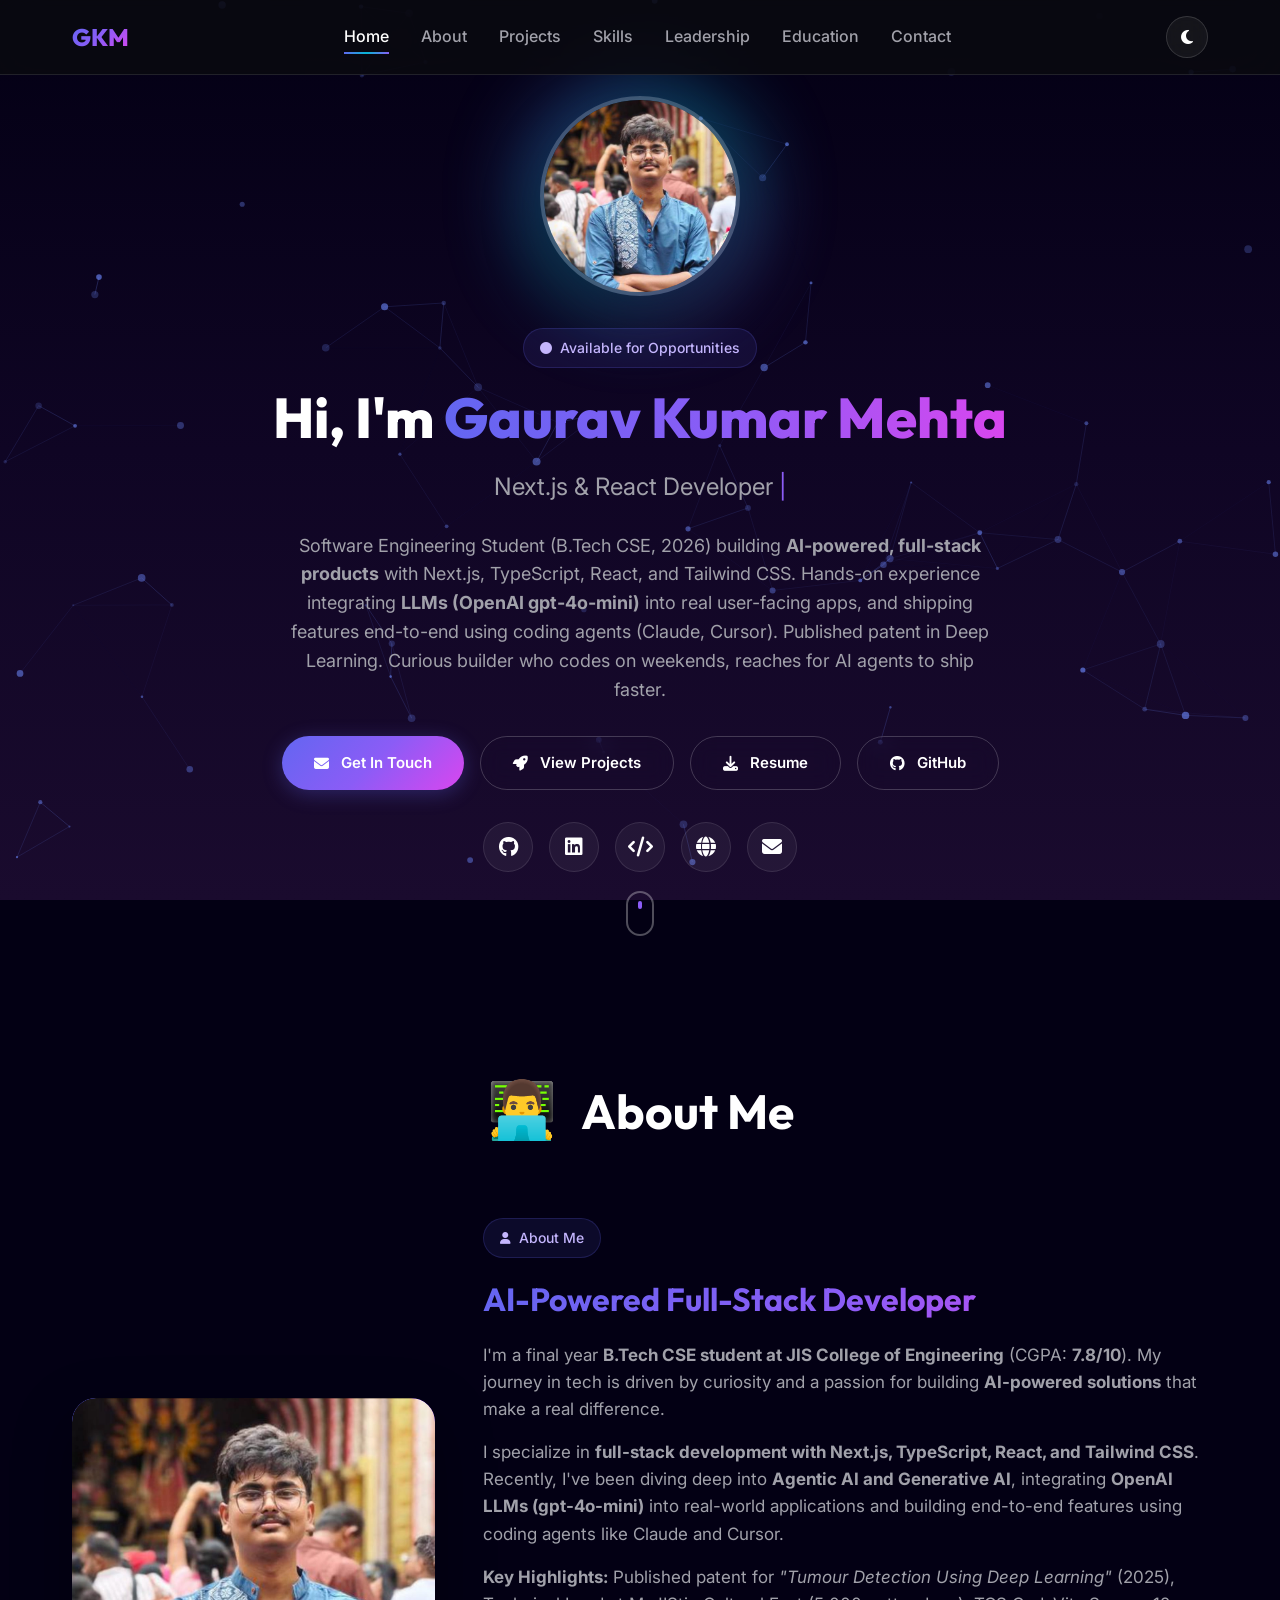
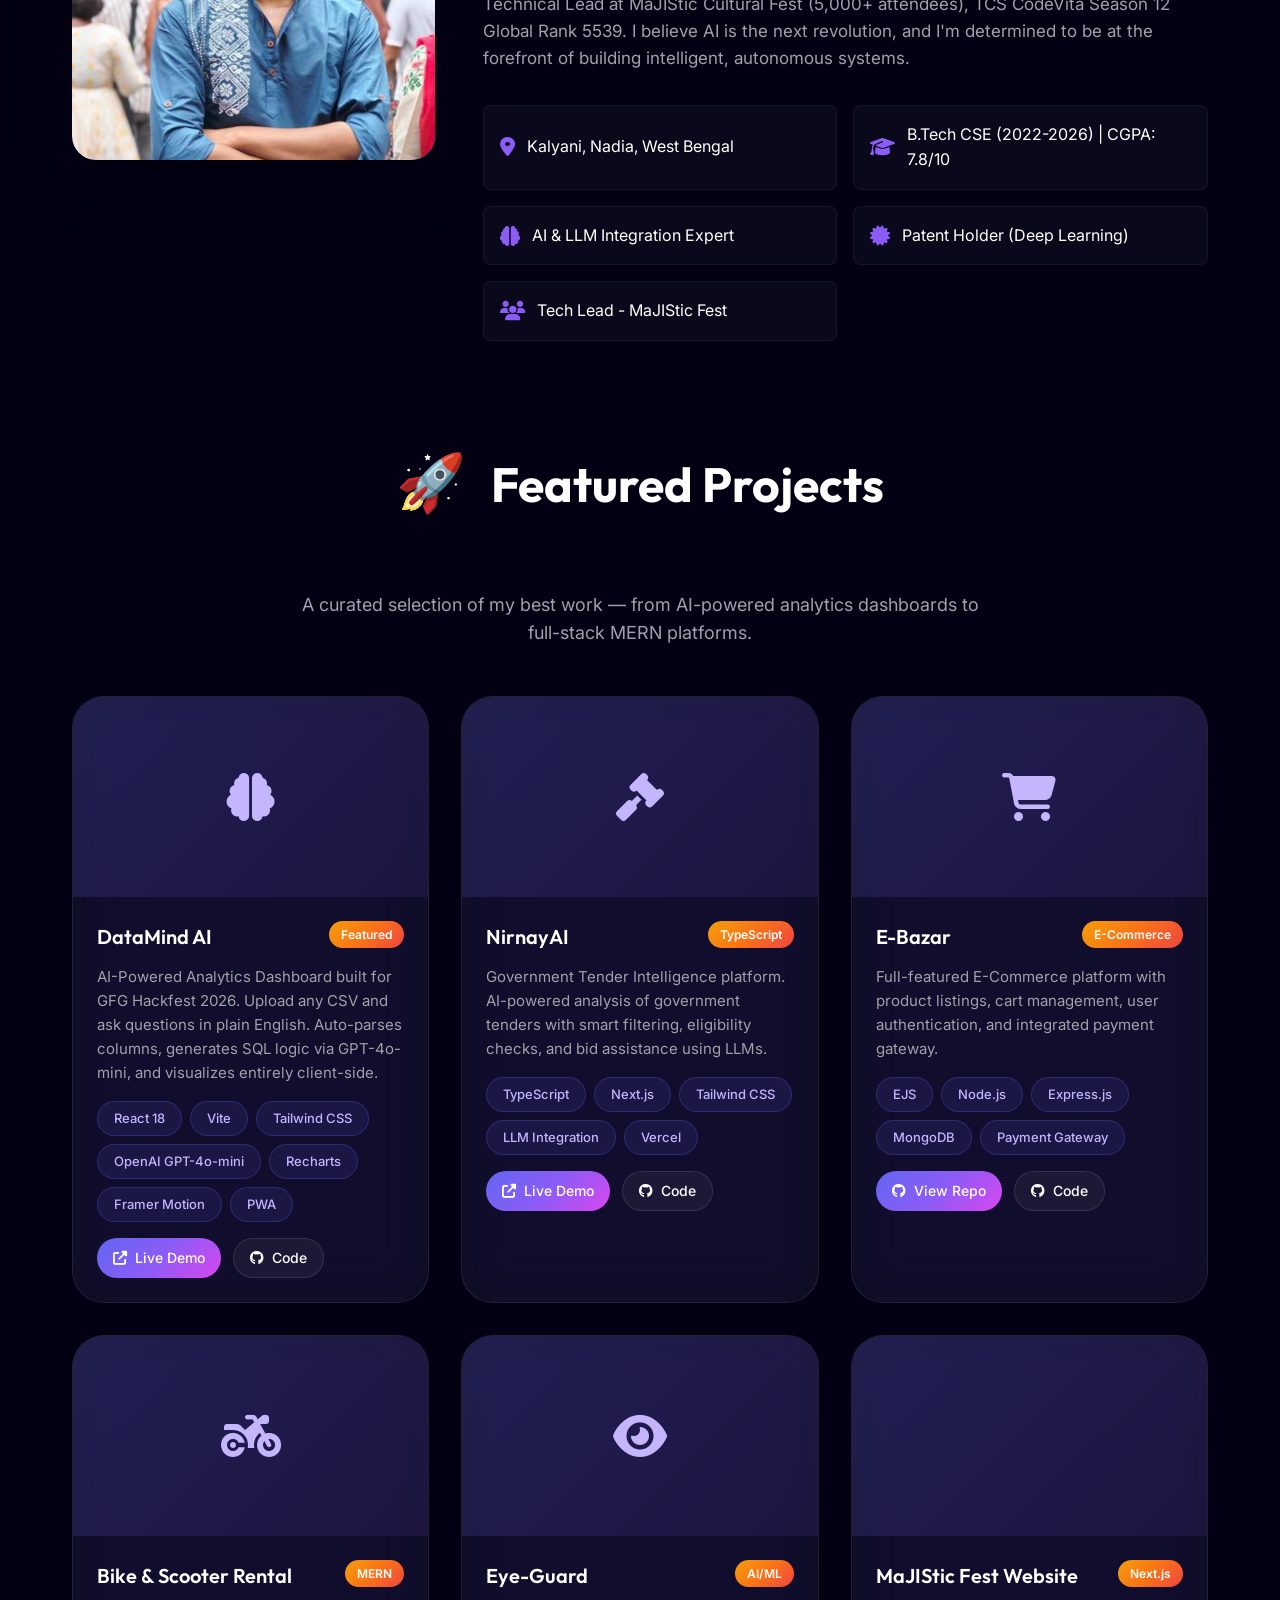
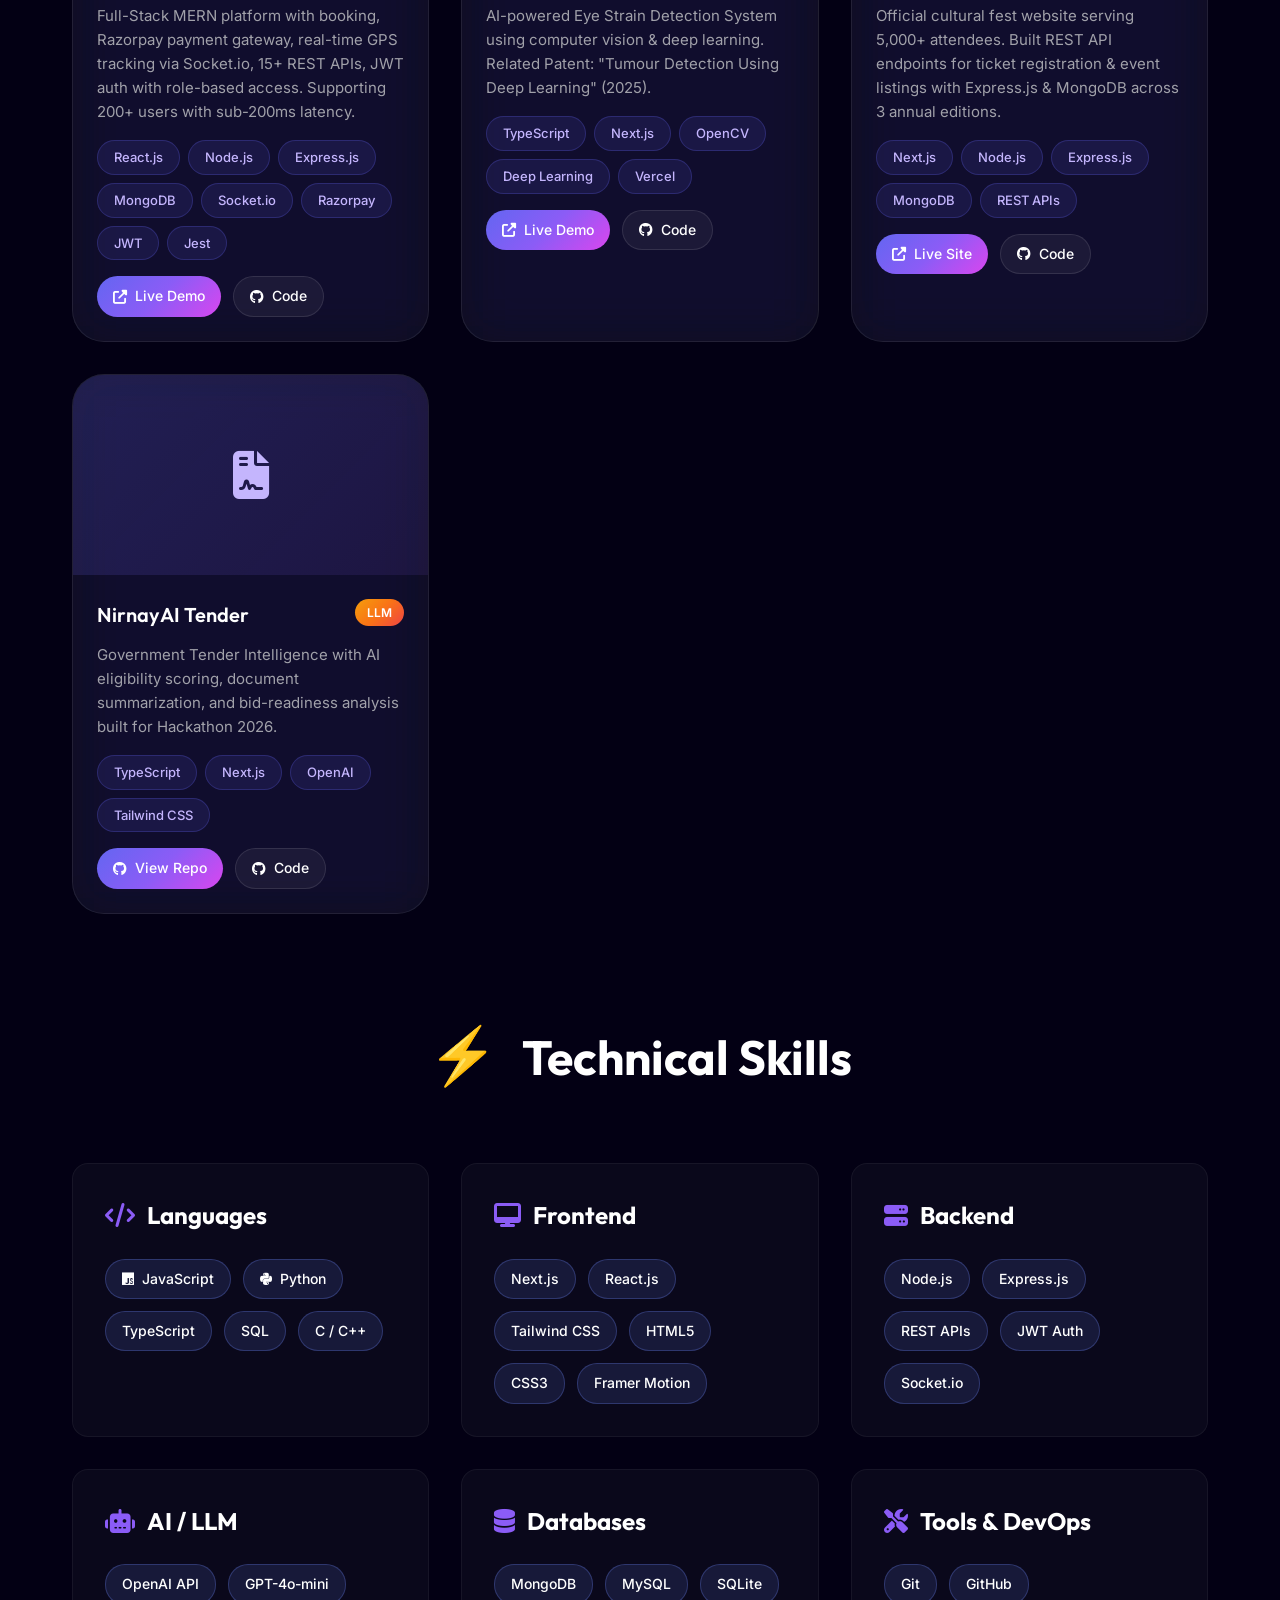
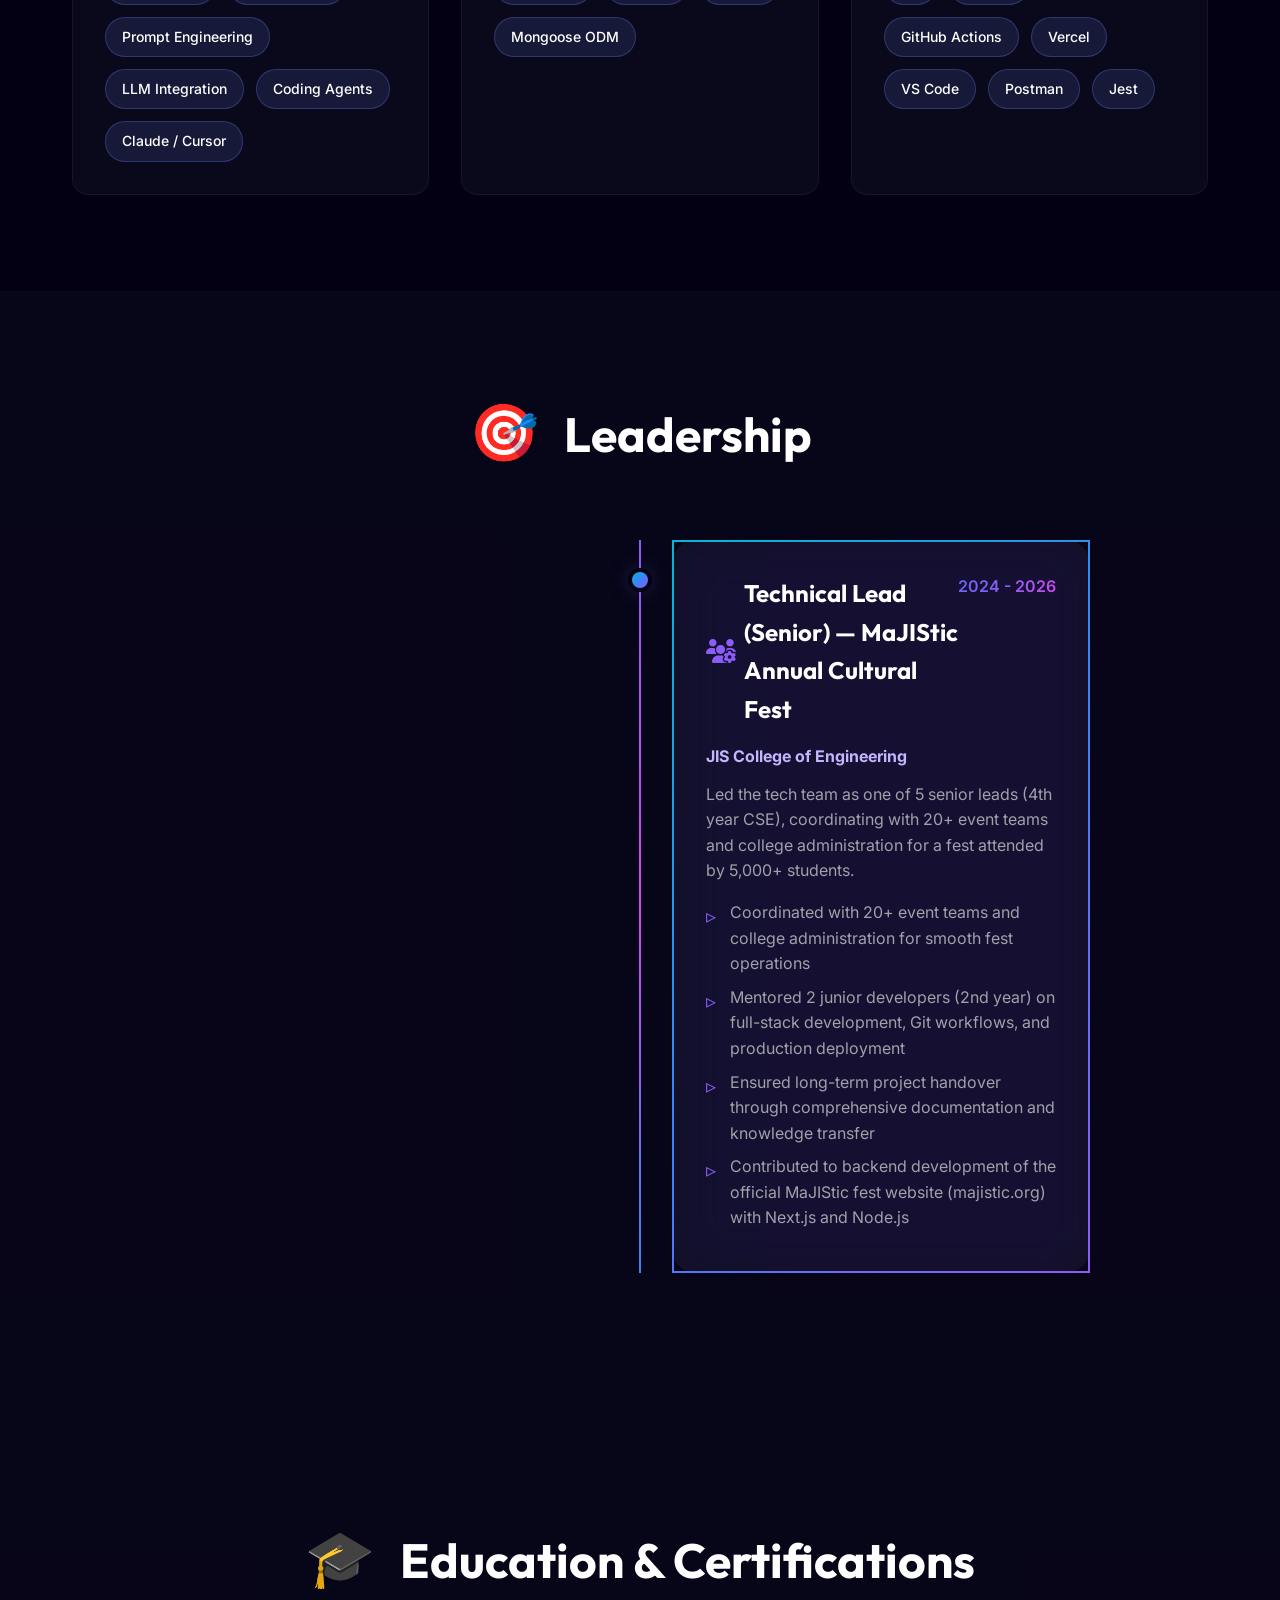
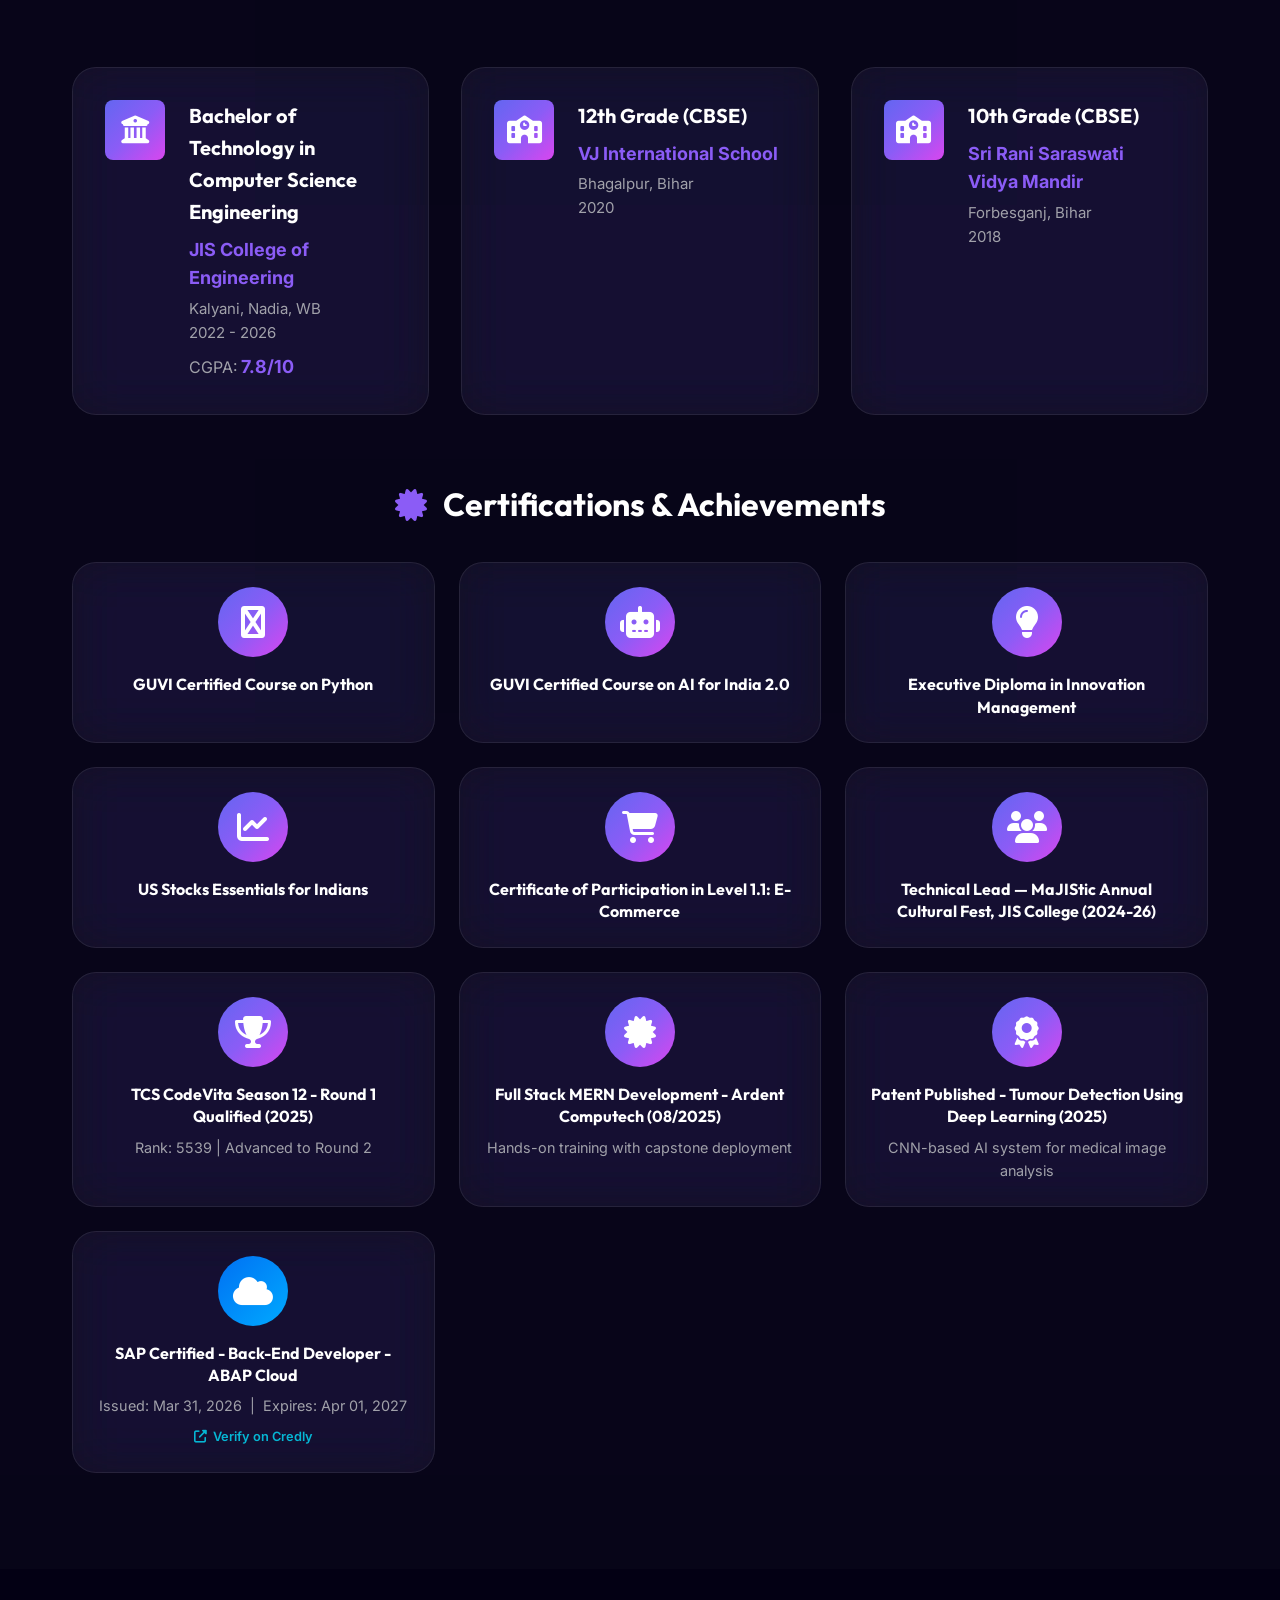
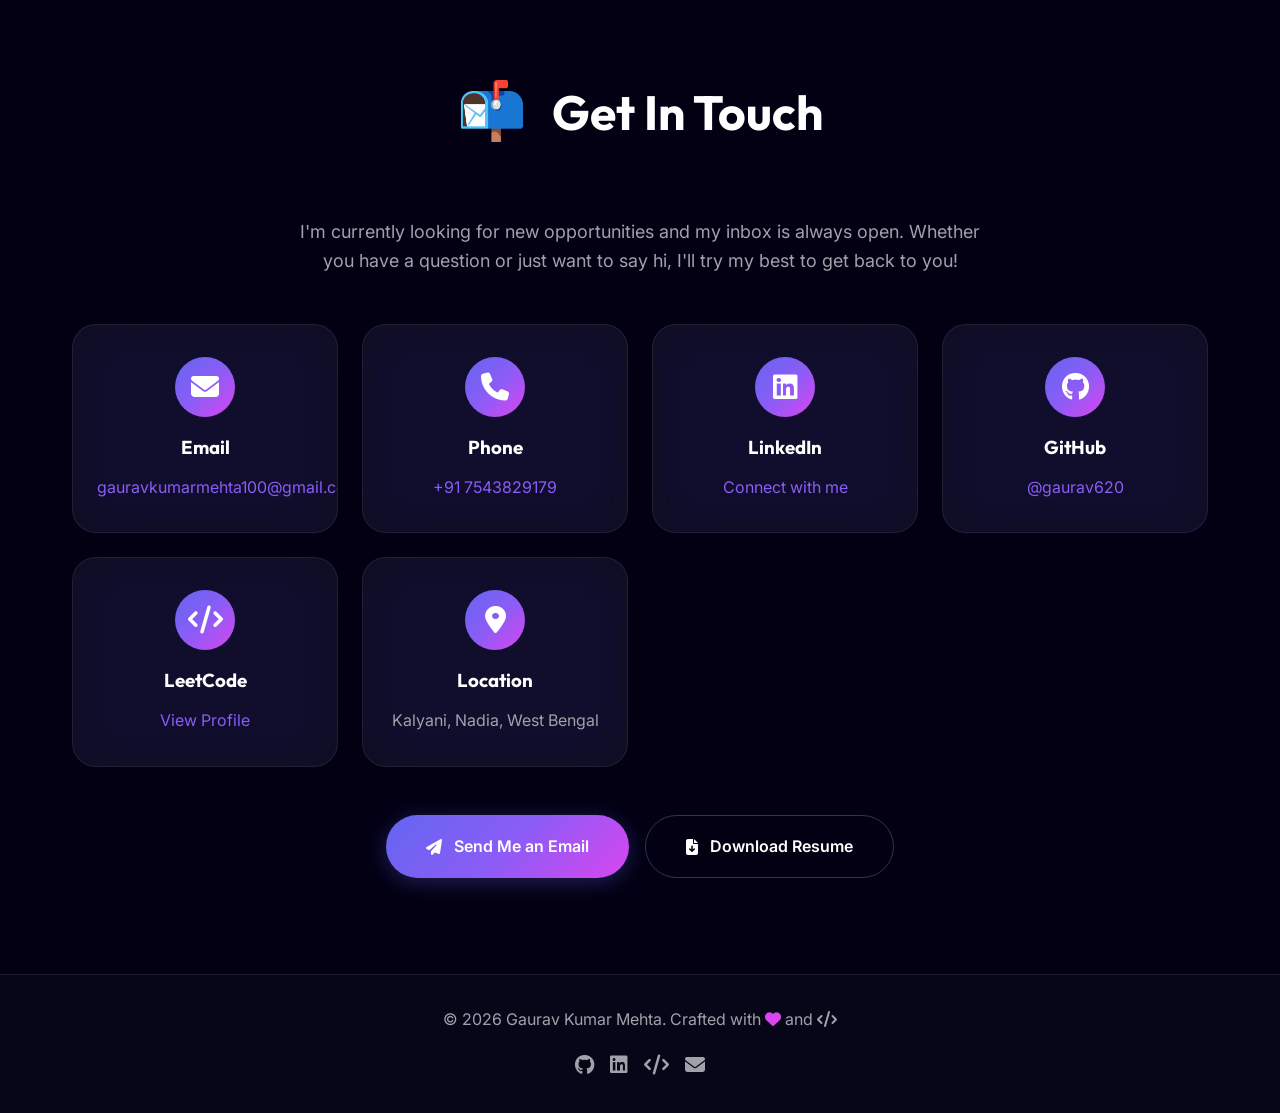
==== commit 1f5e51e5: "feat: add SAP Certified Back-End Developer ABAP Cloud certificate with Credly verify link" ====
--- a/index.html
+++ b/index.html
@@ -644,6 +644,16 @@
                     <h4>Patent Published - Tumour Detection Using Deep Learning (2025)</h4>
                     <p class="cert-rank">CNN-based AI system for medical image analysis</p>
                 </div>
+                <div class="cert-card glass-card animate-on-scroll card-glow">
+                    <div class="cert-badge cert-badge-sap">
+                        <i class="fas fa-cloud"></i>
+                    </div>
+                    <h4>SAP Certified - Back-End Developer - ABAP Cloud</h4>
+                    <p class="cert-rank">Issued: Mar 31, 2026 &nbsp;|&nbsp; Expires: Apr 01, 2027</p>
+                    <a href="https://www.credly.com/badges/c3585417-4a1d-40d7-a075-bceb52044acc" target="_blank" rel="noopener noreferrer" class="cert-verify-link">
+                        <i class="fas fa-external-link-alt"></i> Verify on Credly
+                    </a>
+                </div>
             </div>
         </div>
     </section>
--- a/styles.css
+++ b/styles.css
@@ -1338,6 +1338,27 @@
     margin-top: 0.5rem;
     font-size: 0.9rem;
     color: var(--text-secondary);
+}
+
+.cert-badge-sap {
+    background: linear-gradient(135deg, #0070f3 0%, #00aaff 100%) !important;
+}
+
+.cert-verify-link {
+    display: inline-flex;
+    align-items: center;
+    gap: 0.35rem;
+    margin-top: 0.6rem;
+    font-size: 0.8rem;
+    font-weight: 600;
+    color: var(--accent-cyan);
+    text-decoration: none;
+    transition: var(--transition-fast);
+}
+
+.cert-verify-link:hover {
+    color: var(--accent-indigo);
+    text-decoration: underline;
 }
 
 .leadership-org {
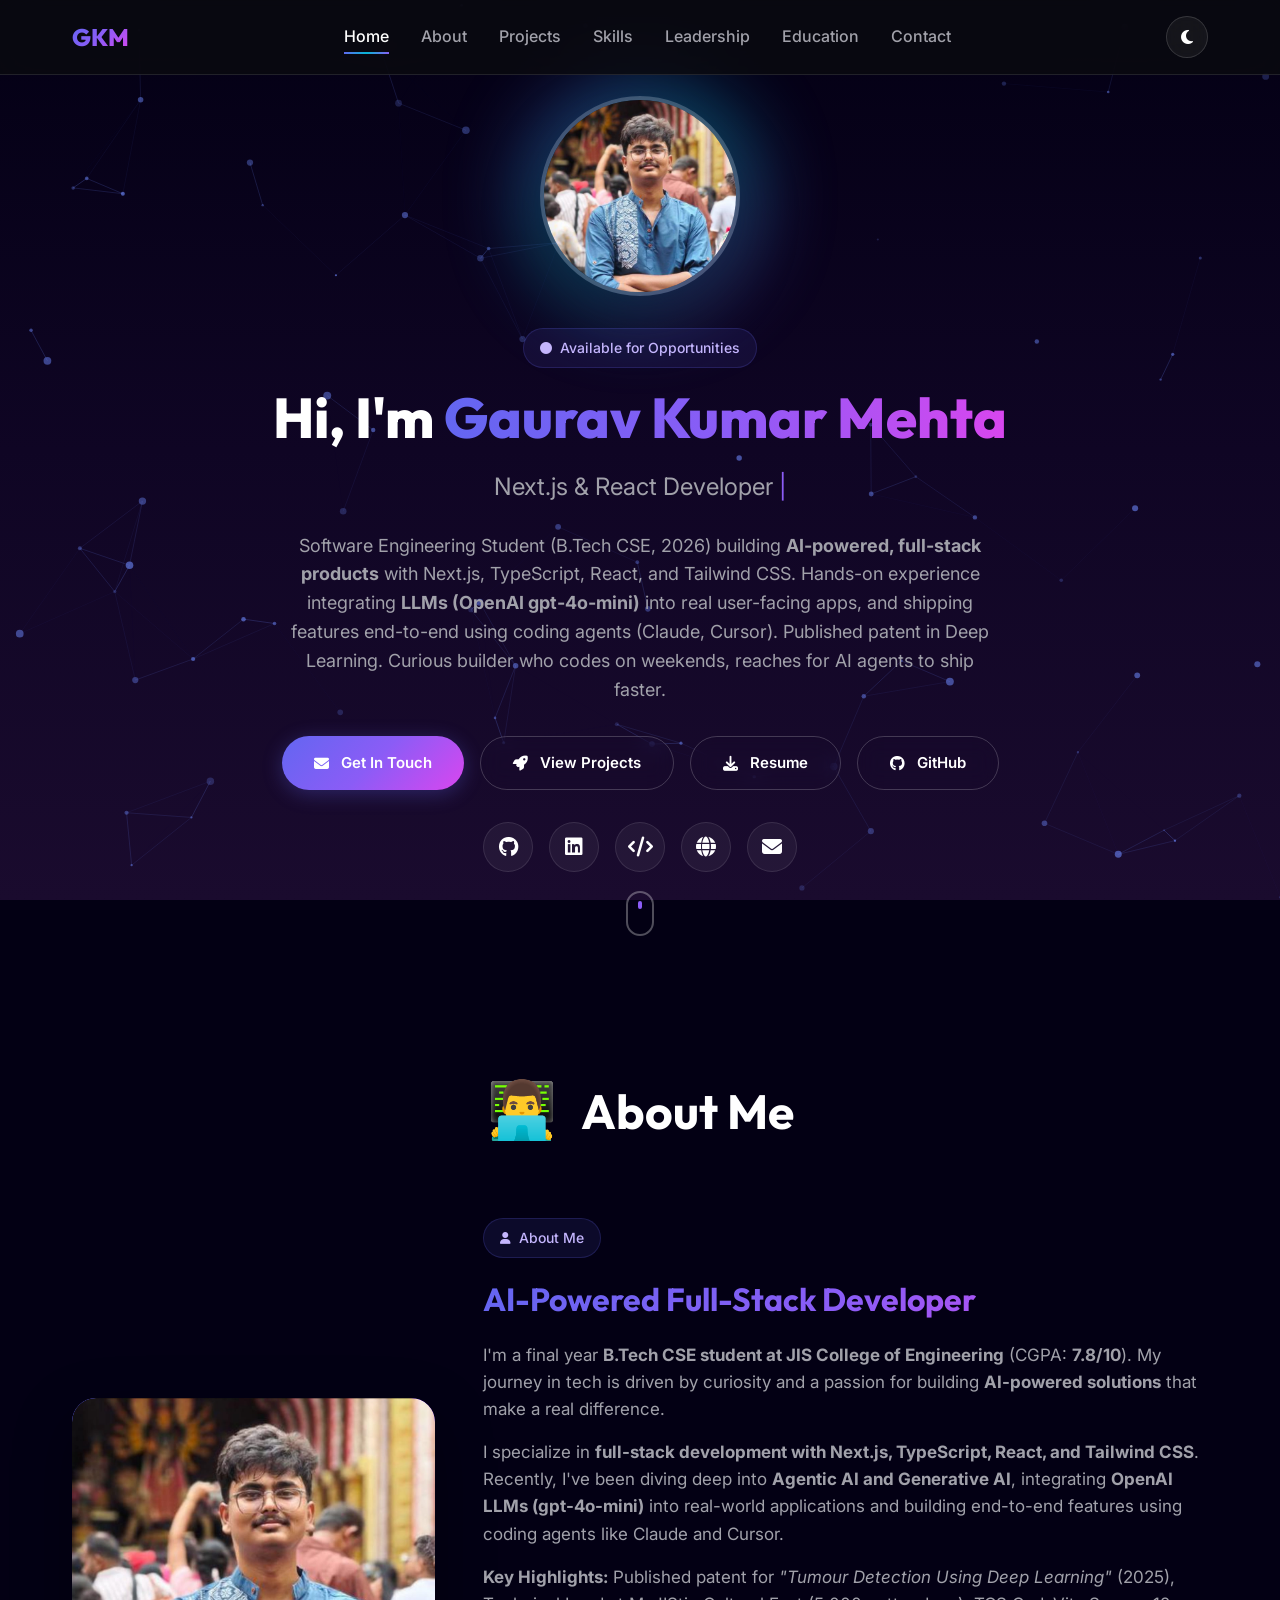
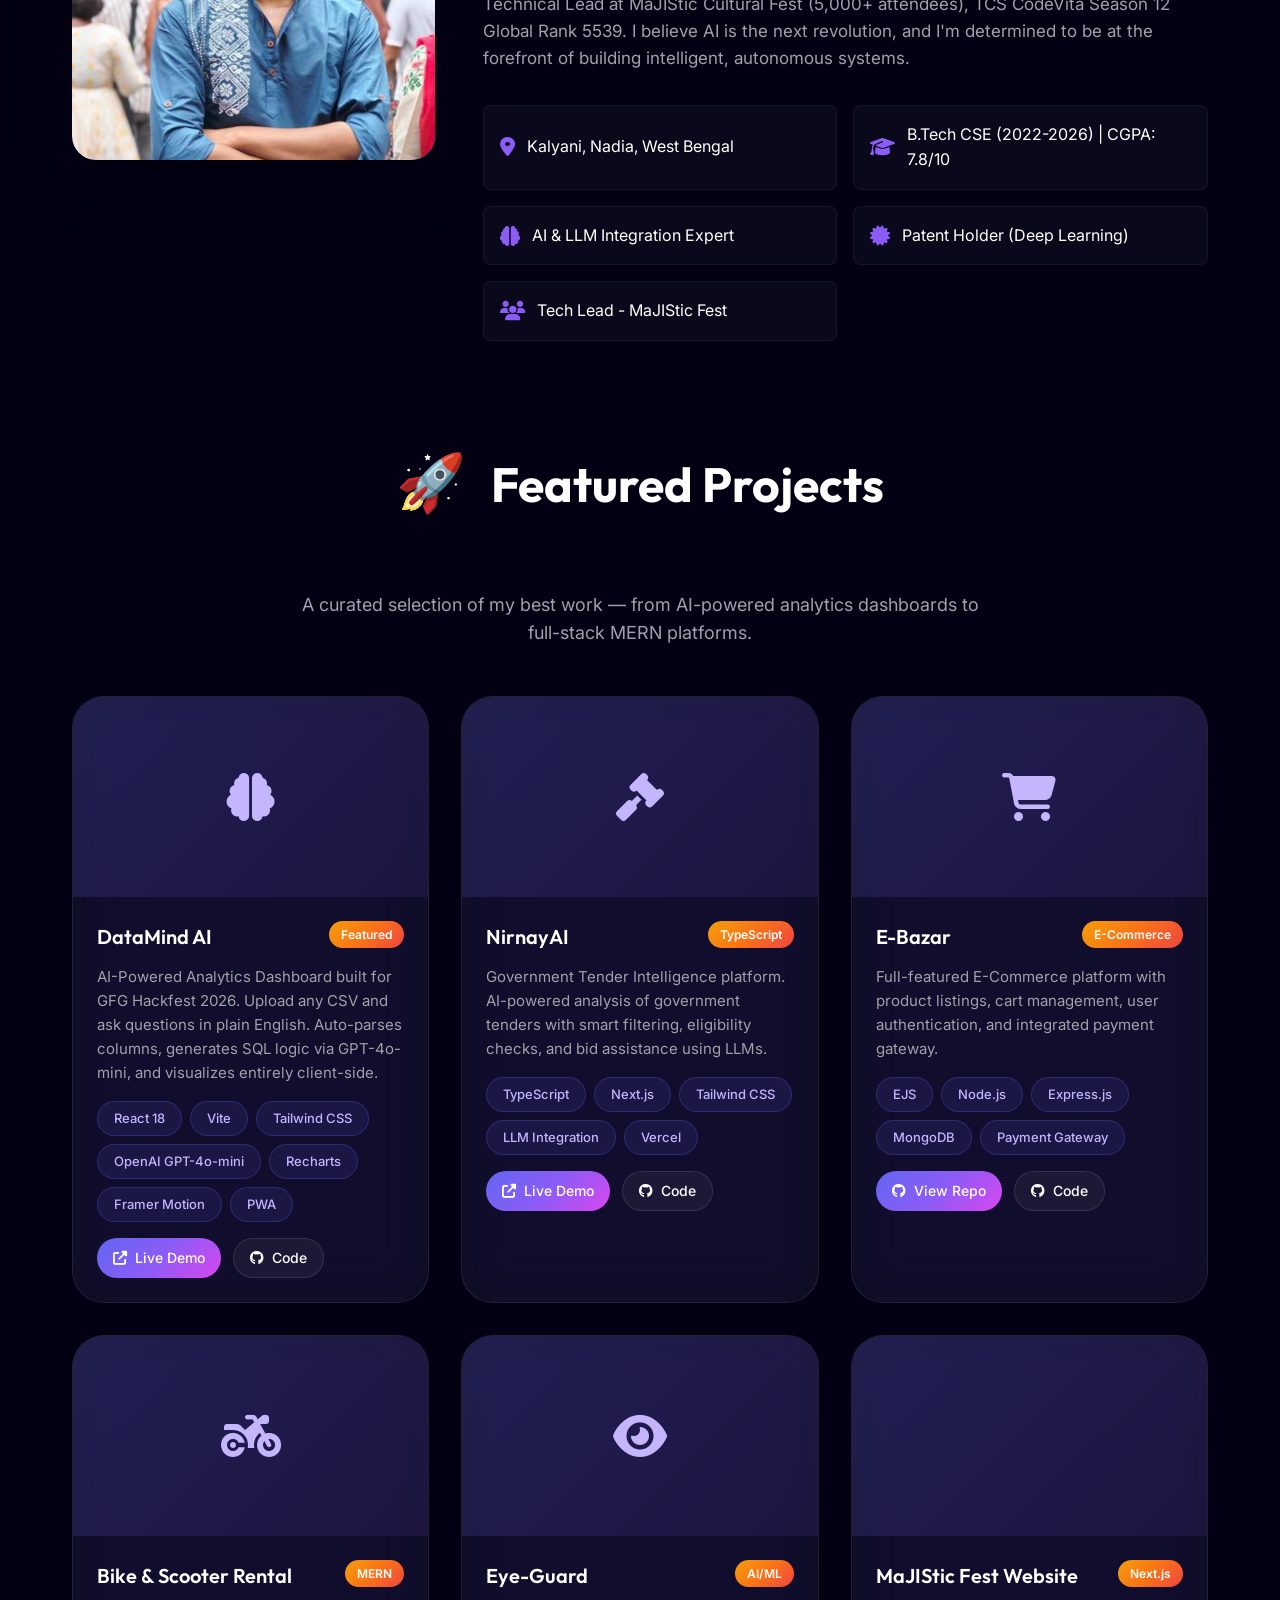
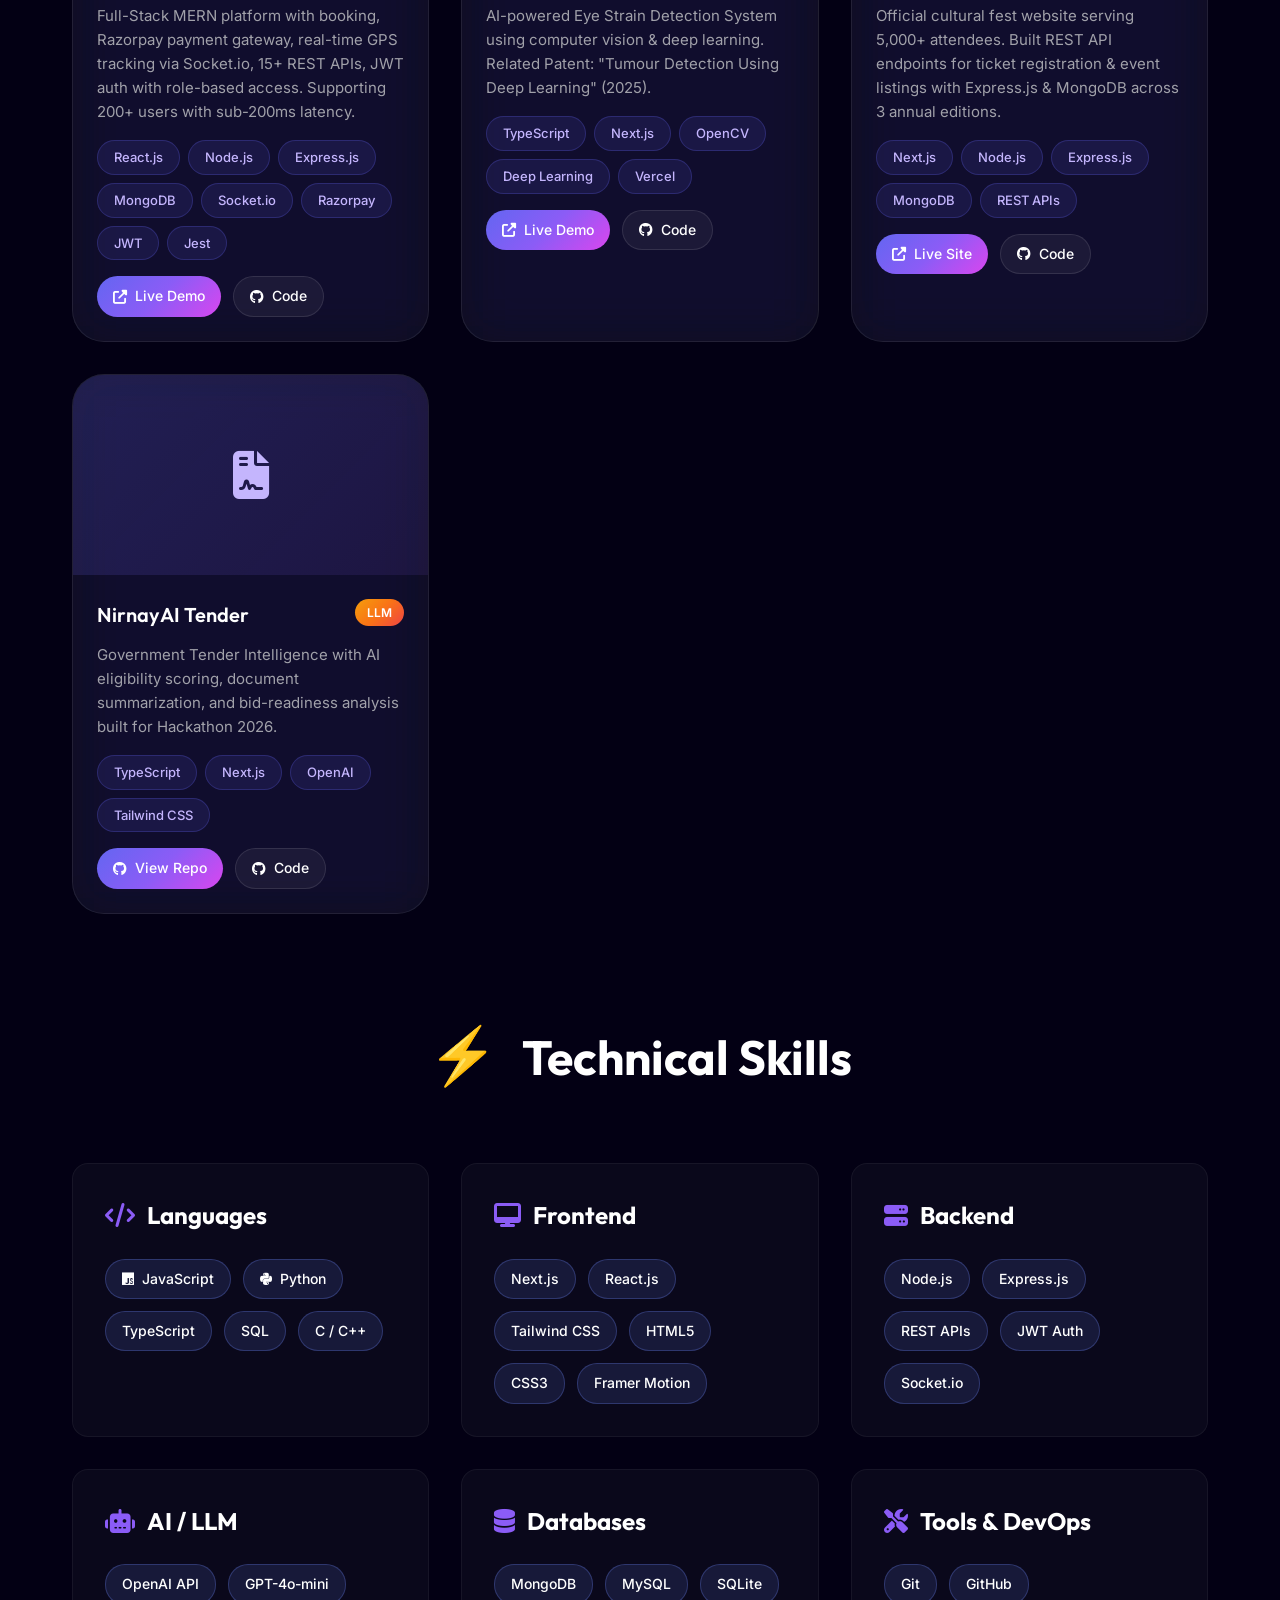
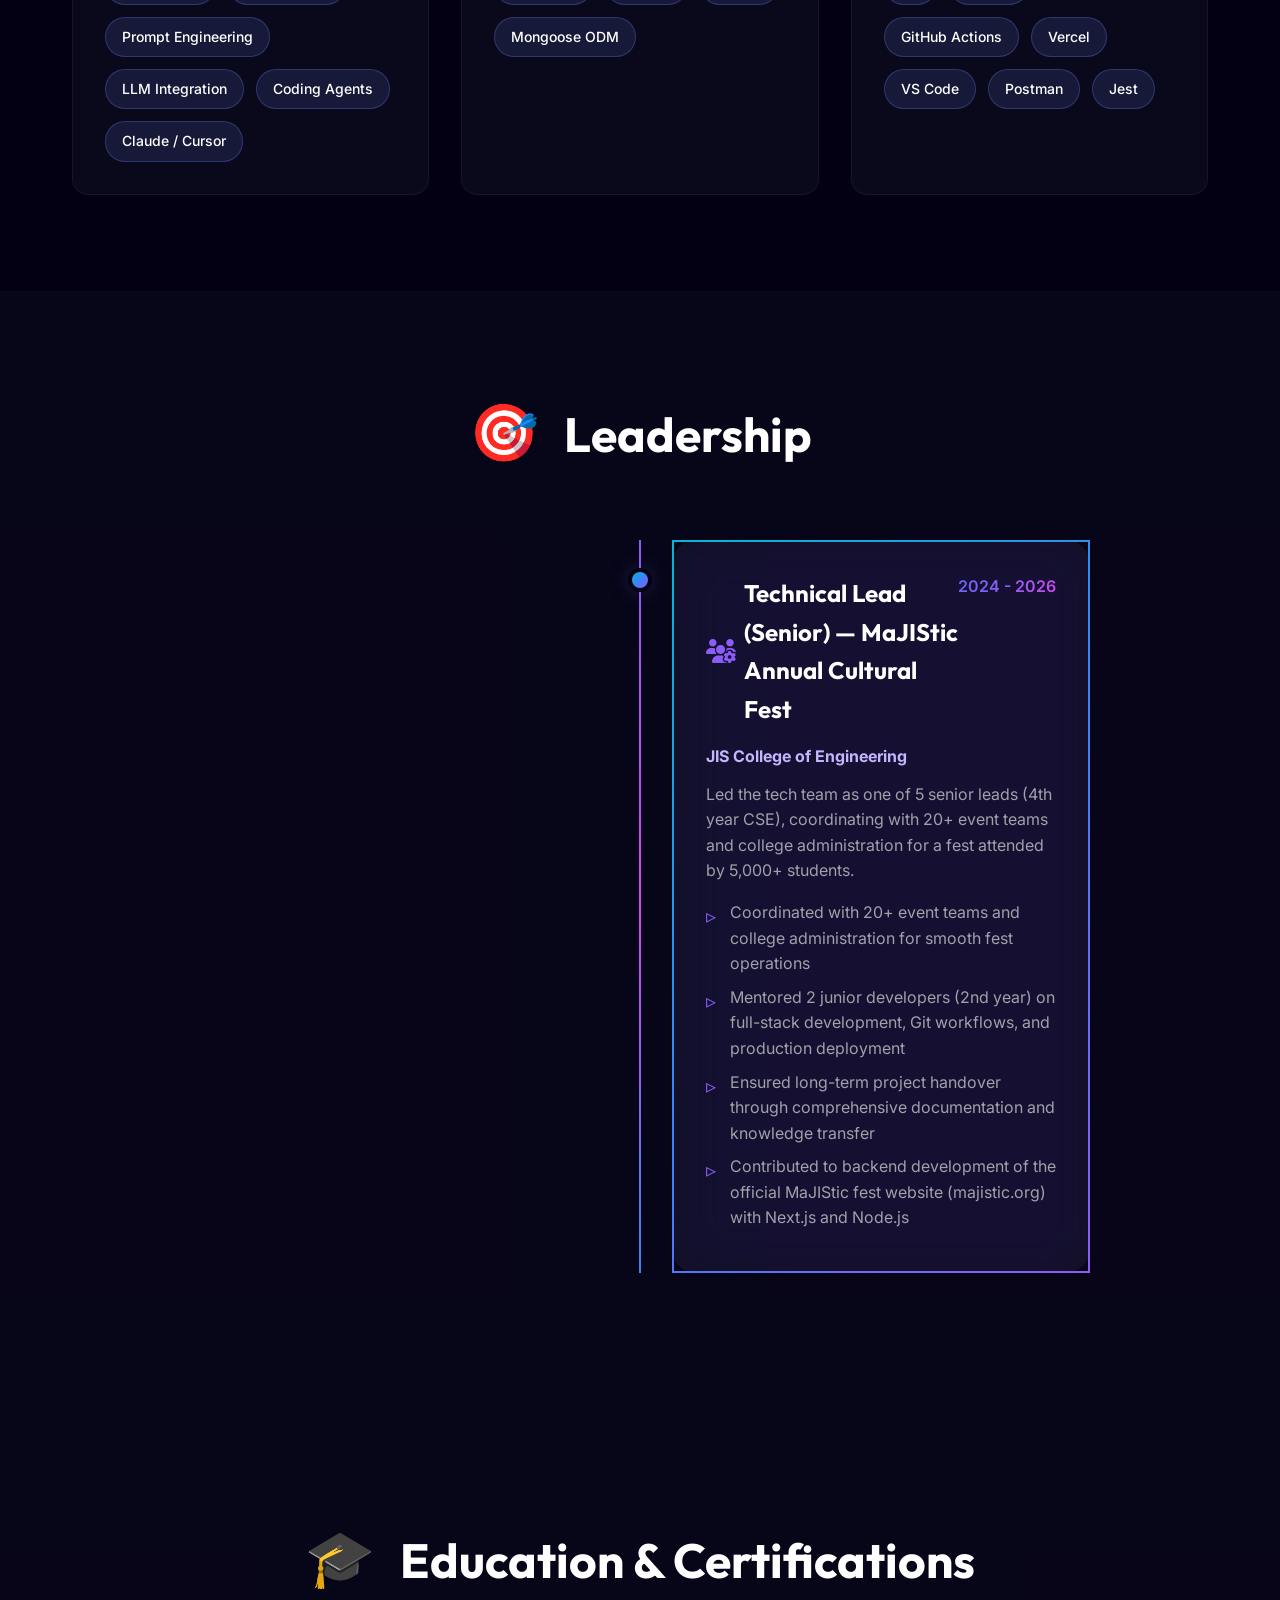
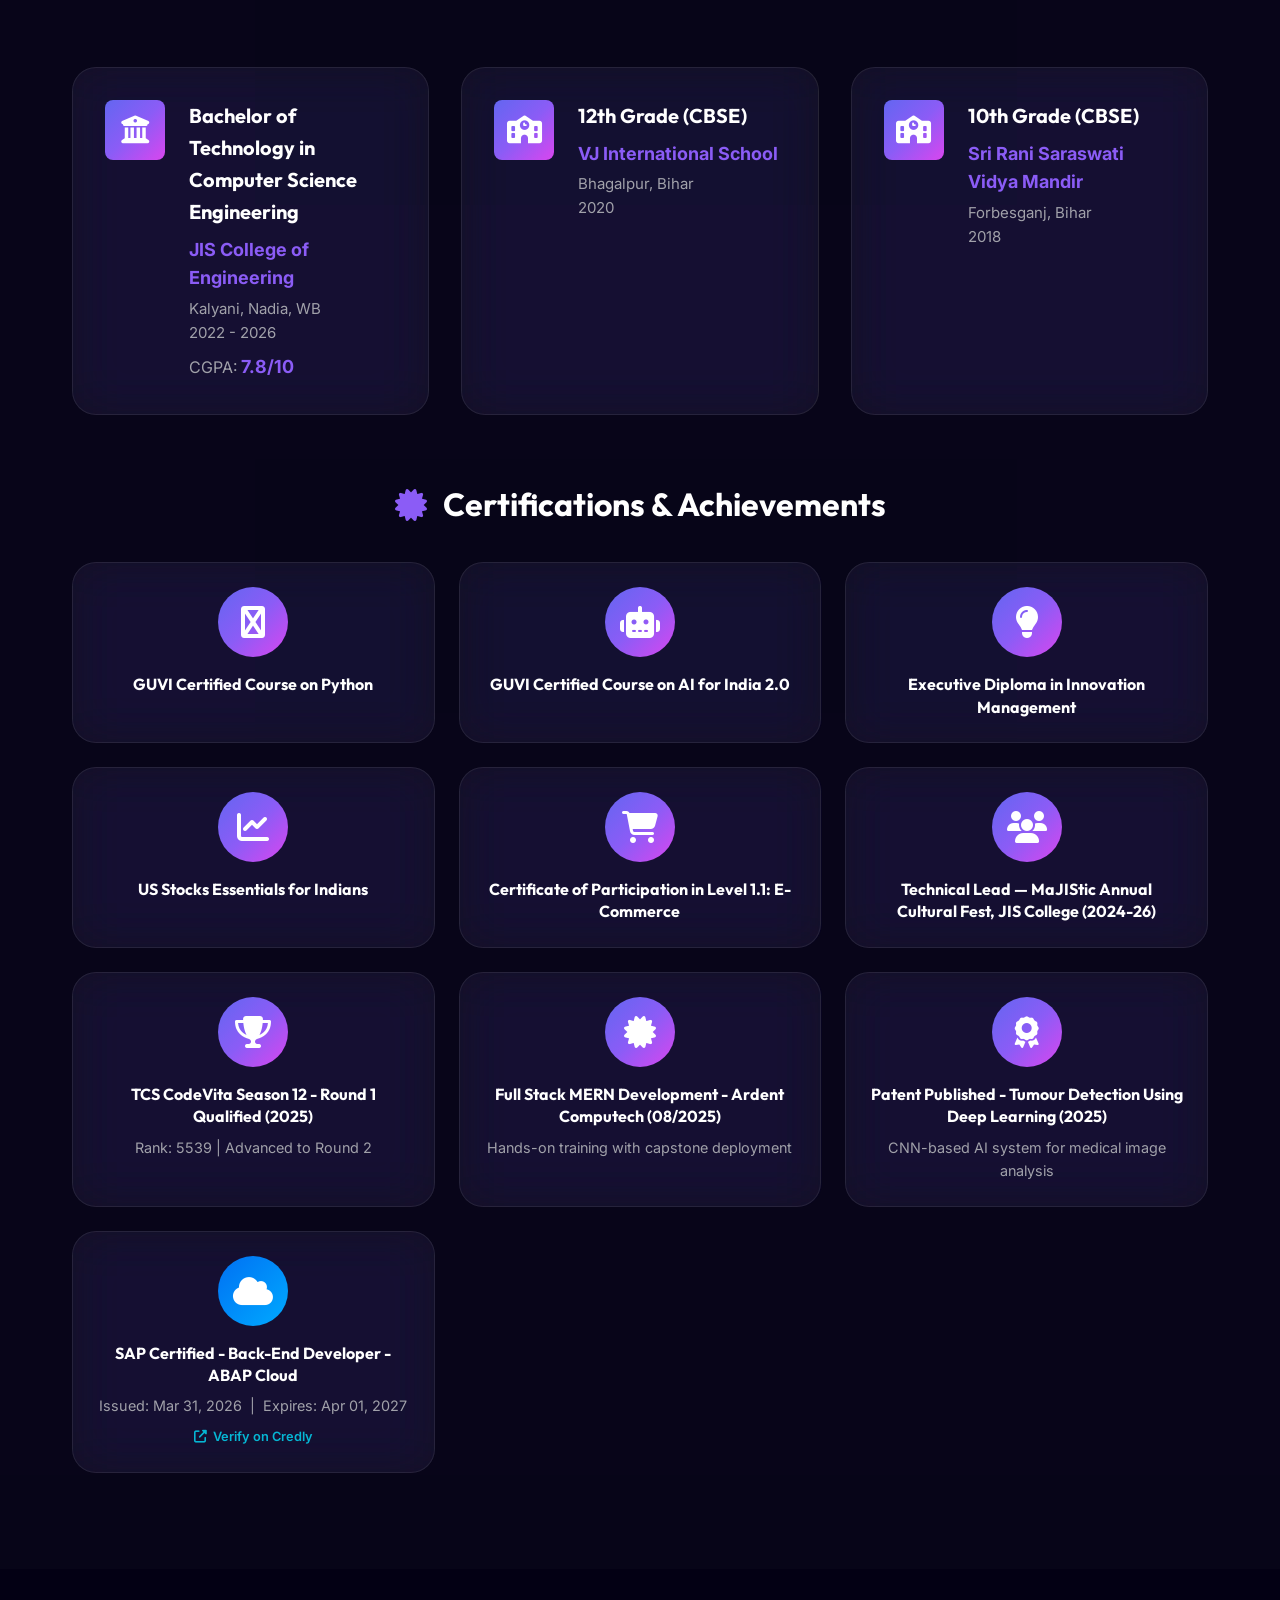
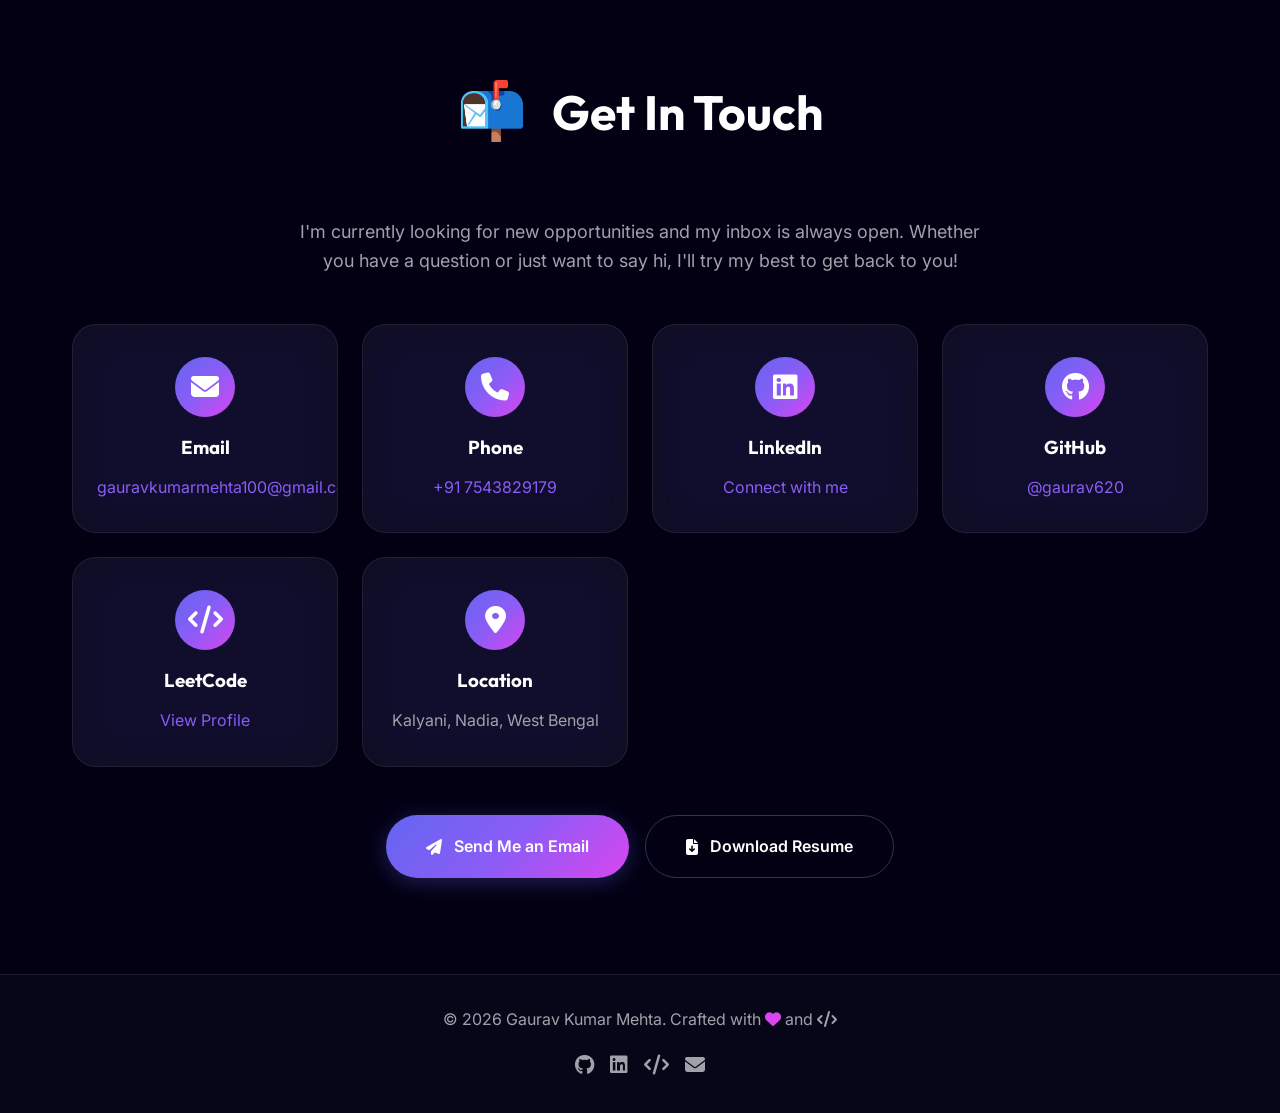
==== commit 5e760d84: "fix: update SAP Credly link to correct earner URL" ====
--- a/index.html
+++ b/index.html
@@ -650,7 +650,7 @@
                     </div>
                     <h4>SAP Certified - Back-End Developer - ABAP Cloud</h4>
                     <p class="cert-rank">Issued: Mar 31, 2026 &nbsp;|&nbsp; Expires: Apr 01, 2027</p>
-                    <a href="https://www.credly.com/badges/c3585417-4a1d-40d7-a075-bceb52044acc" target="_blank" rel="noopener noreferrer" class="cert-verify-link">
+                    <a href="https://www.credly.com/earner/earned/badge/c3585417-4a1d-40d7-a075-bceb52044acc" target="_blank" rel="noopener noreferrer" class="cert-verify-link">
                         <i class="fas fa-external-link-alt"></i> Verify on Credly
                     </a>
                 </div>
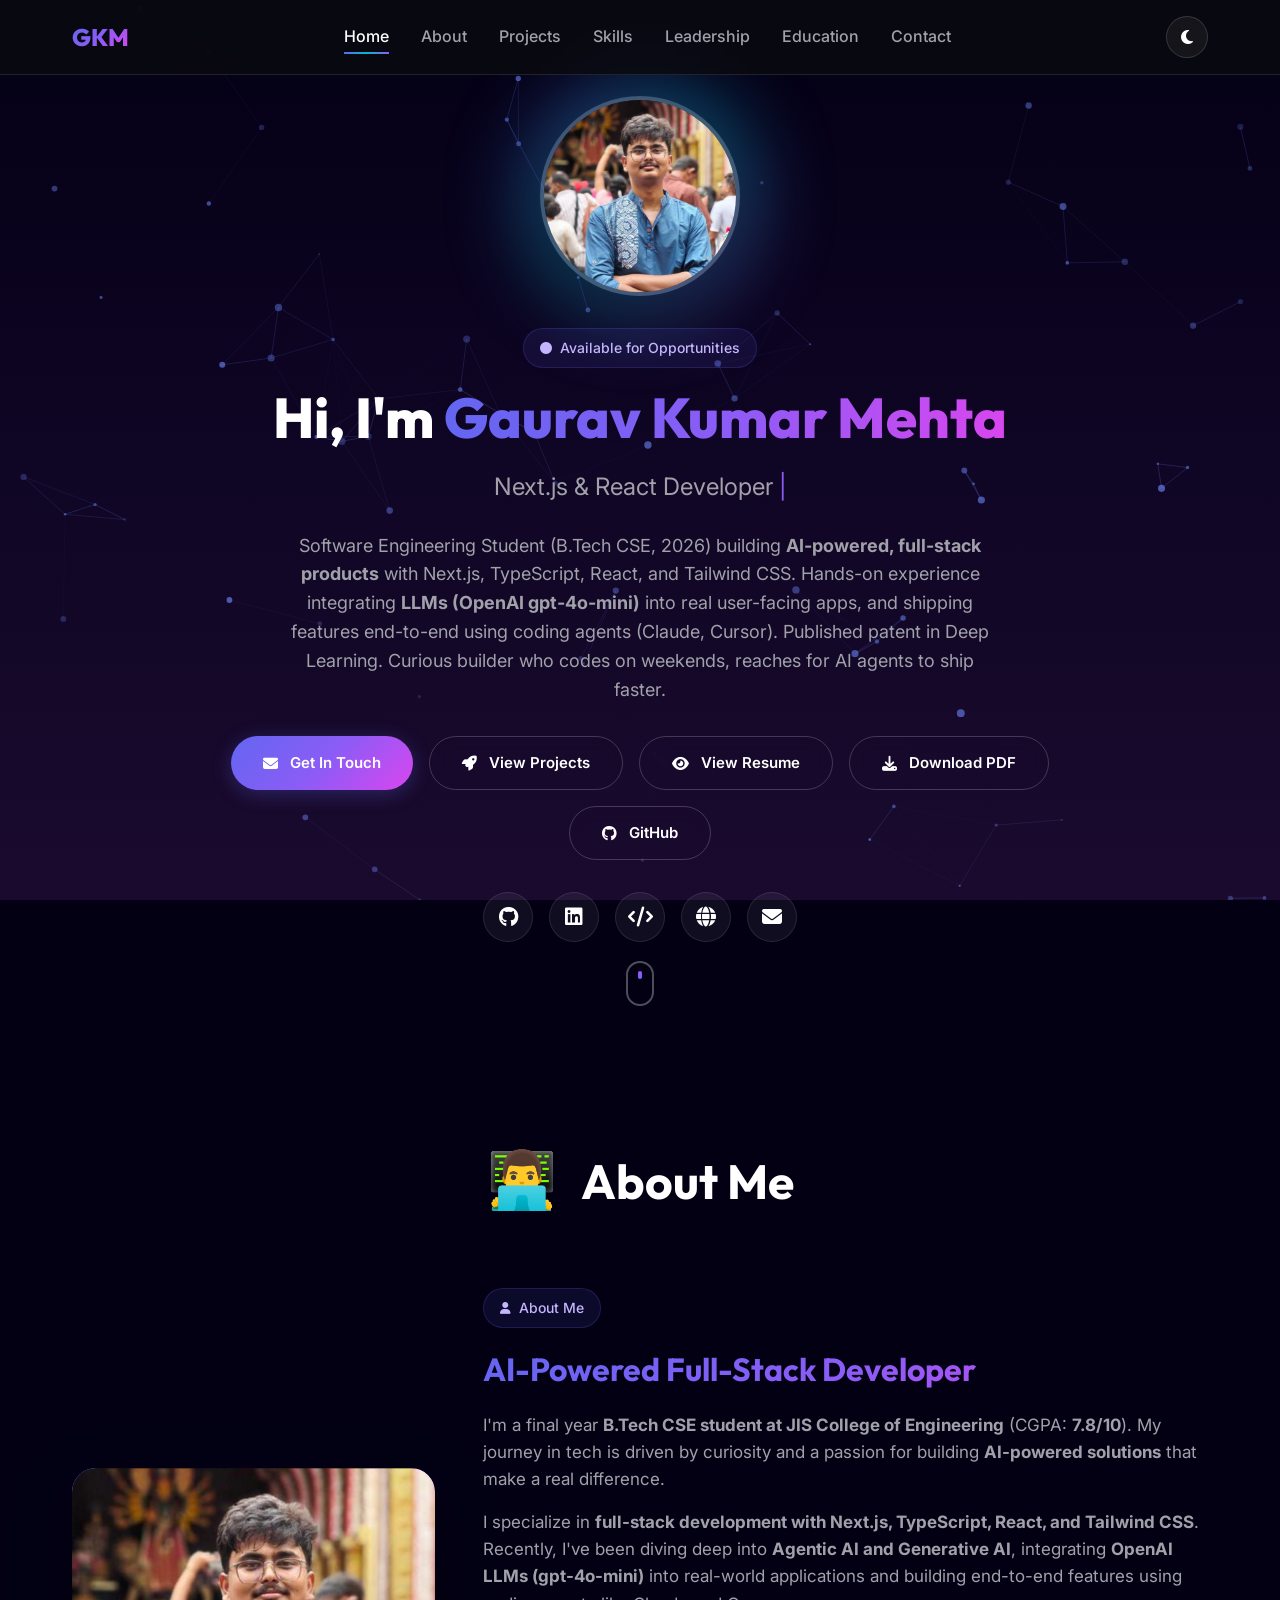
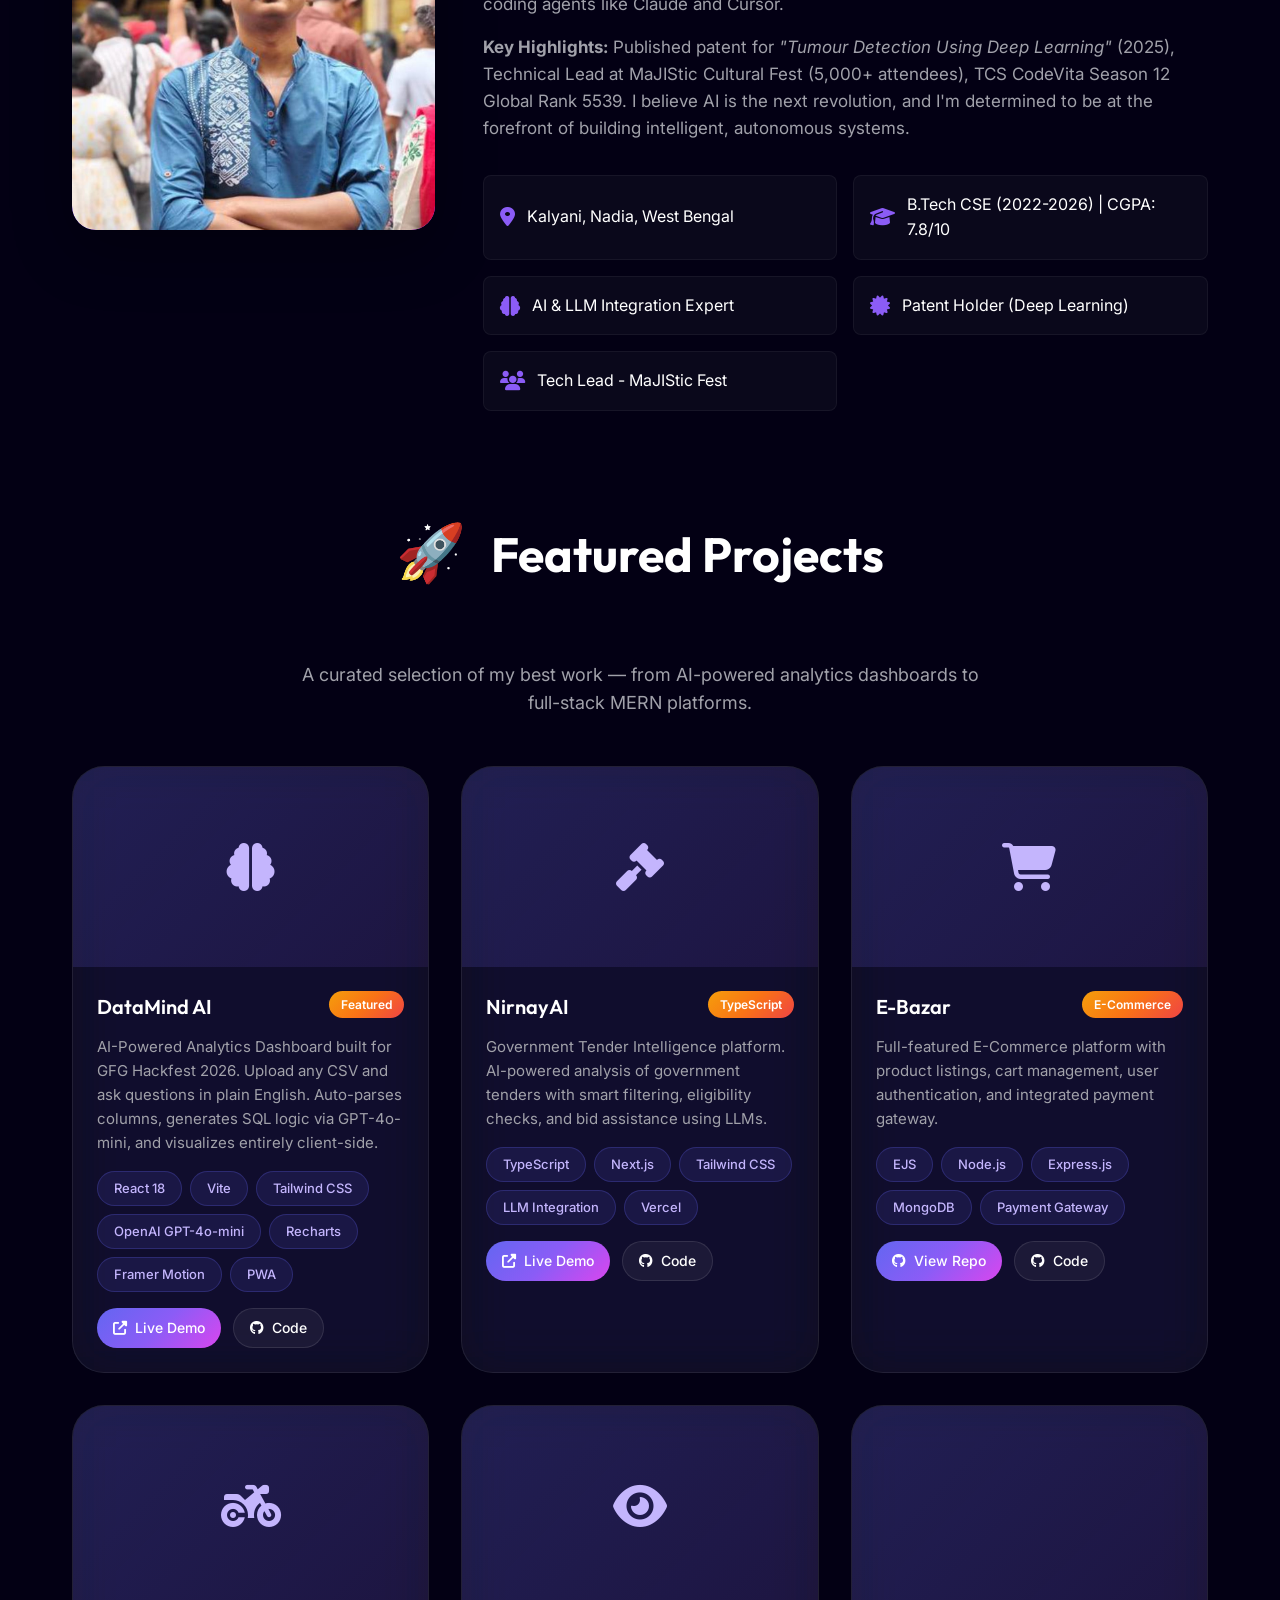
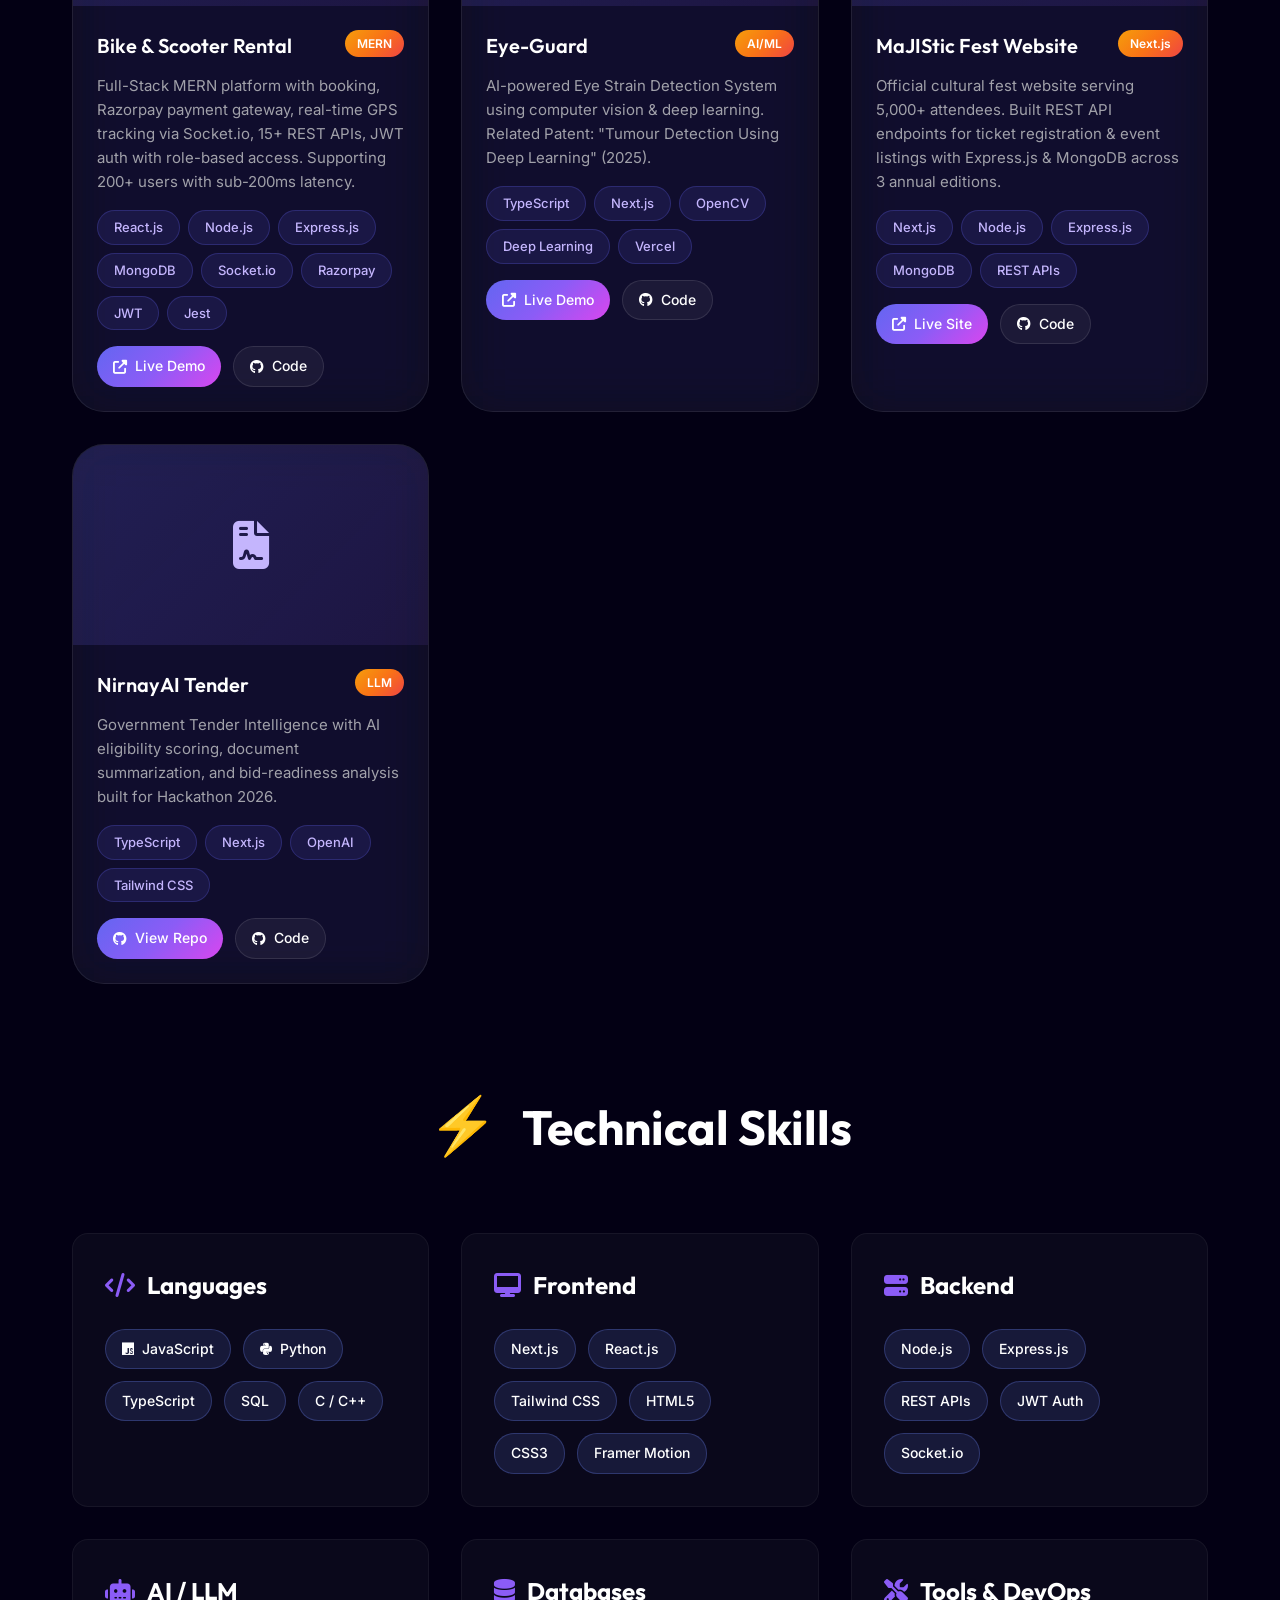
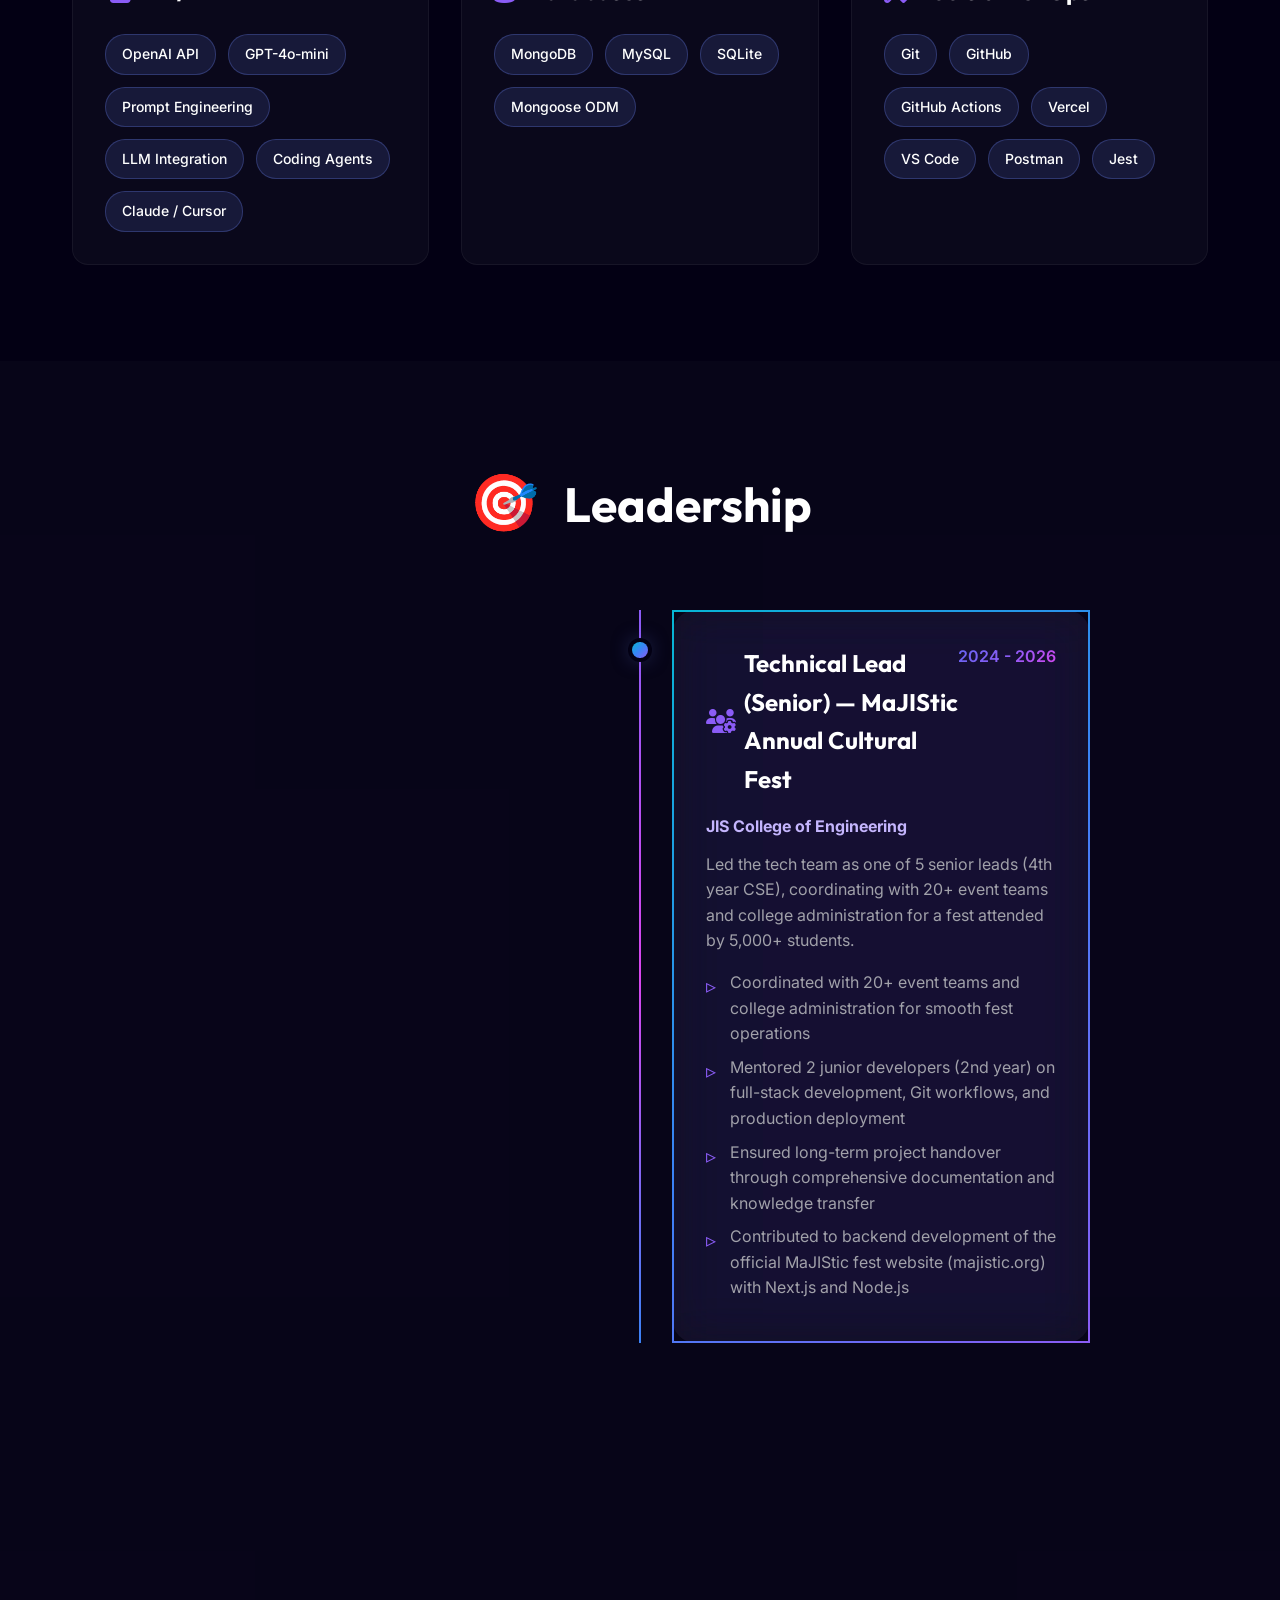
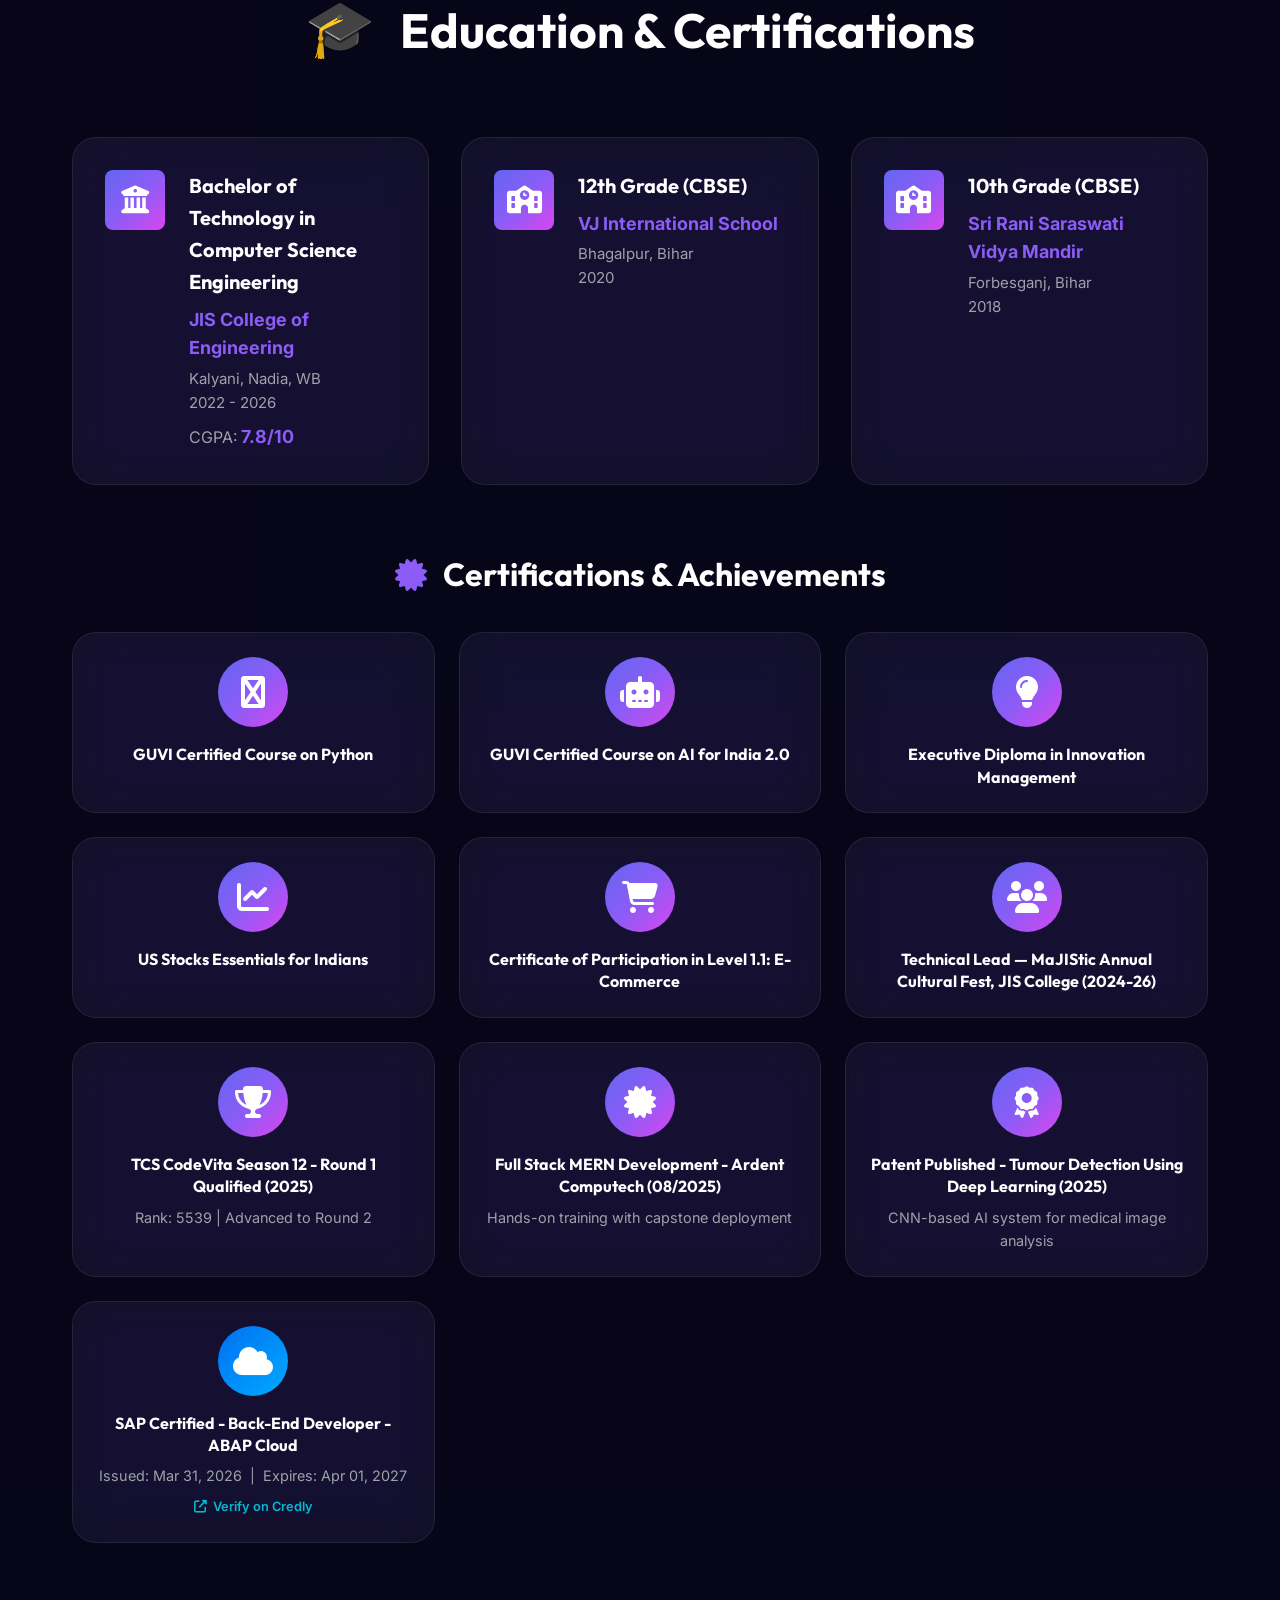
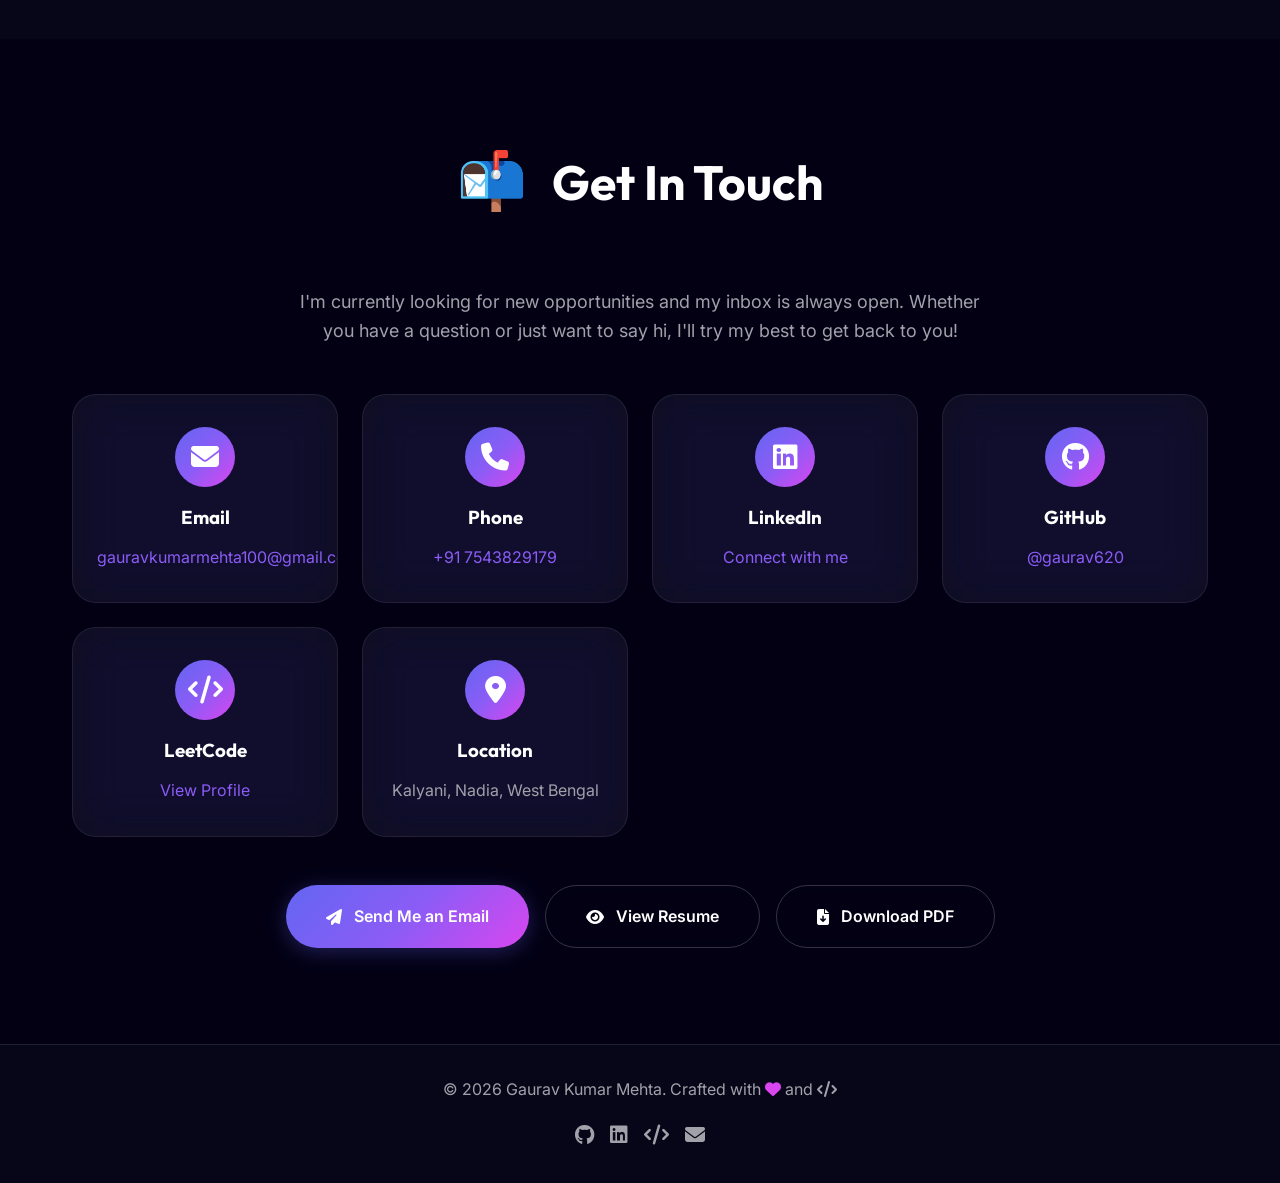
==== commit d7f4b7b7: "feat: add resume.html viewer with print/PDF, View Resume button, both live demo links confirmed" ====
--- a/index.html
+++ b/index.html
@@ -85,8 +85,11 @@
                 <a href="#projects" class="btn btn-secondary">
                     <i class="fas fa-rocket"></i> View Projects
                 </a>
+                <a href="assets/resume/resume.html" target="_blank" rel="noopener noreferrer" class="btn btn-secondary">
+                    <i class="fas fa-eye"></i> View Resume
+                </a>
                 <a href="assets/resume/Gaurav_Kumar_Mehta_Resume.pdf" download class="btn btn-secondary">
-                    <i class="fas fa-download"></i> Resume
+                    <i class="fas fa-download"></i> Download PDF
                 </a>
                 <a href="https://github.com/gaurav620" target="_blank" rel="noopener noreferrer" class="btn btn-secondary">
                     <i class="fab fa-github"></i> GitHub
@@ -723,8 +726,11 @@
                 <a href="mailto:gauravkumarmehta100@gmail.com" class="btn btn-primary btn-large">
                     <i class="fas fa-paper-plane"></i> Send Me an Email
                 </a>
+                <a href="assets/resume/resume.html" target="_blank" rel="noopener noreferrer" class="btn btn-secondary btn-large">
+                    <i class="fas fa-eye"></i> View Resume
+                </a>
                 <a href="assets/resume/Gaurav_Kumar_Mehta_Resume.pdf" download class="btn btn-secondary btn-large">
-                    <i class="fas fa-file-download"></i> Download Resume
+                    <i class="fas fa-file-download"></i> Download PDF
                 </a>
             </div>
         </div>
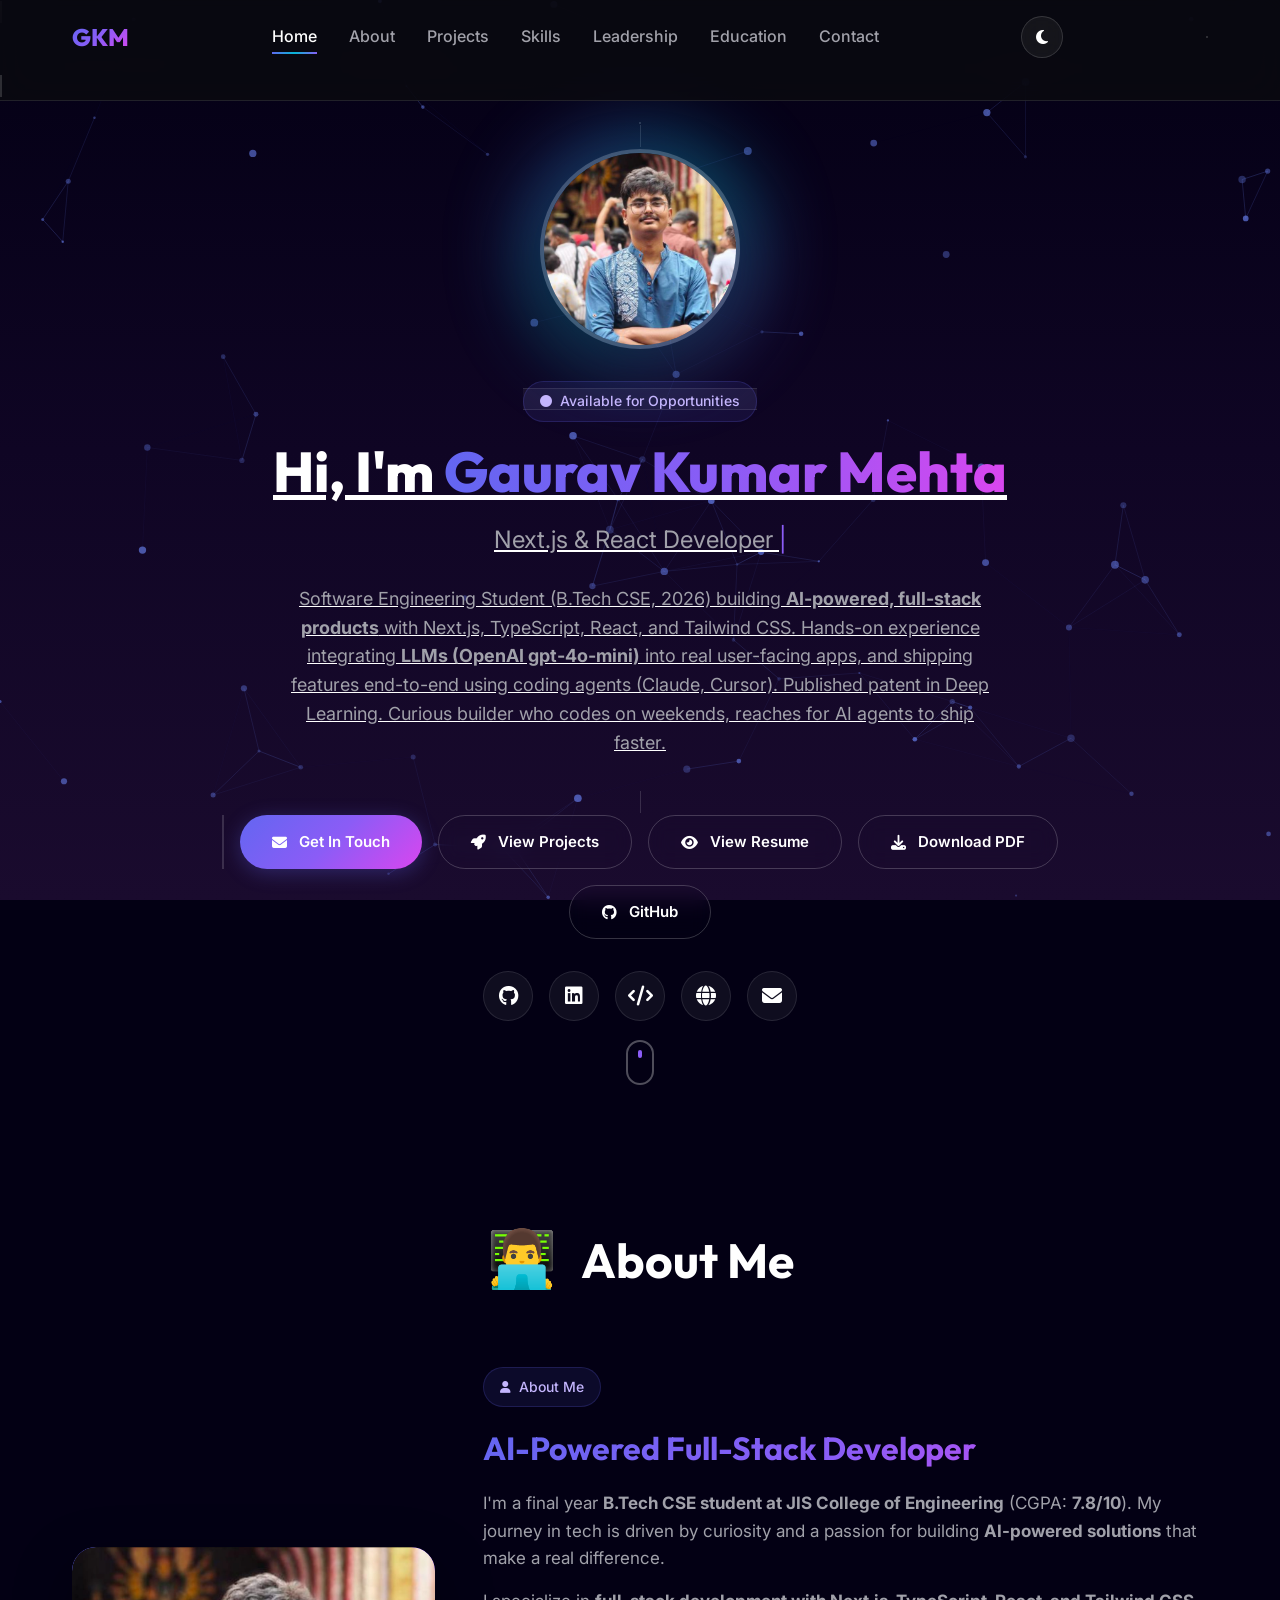
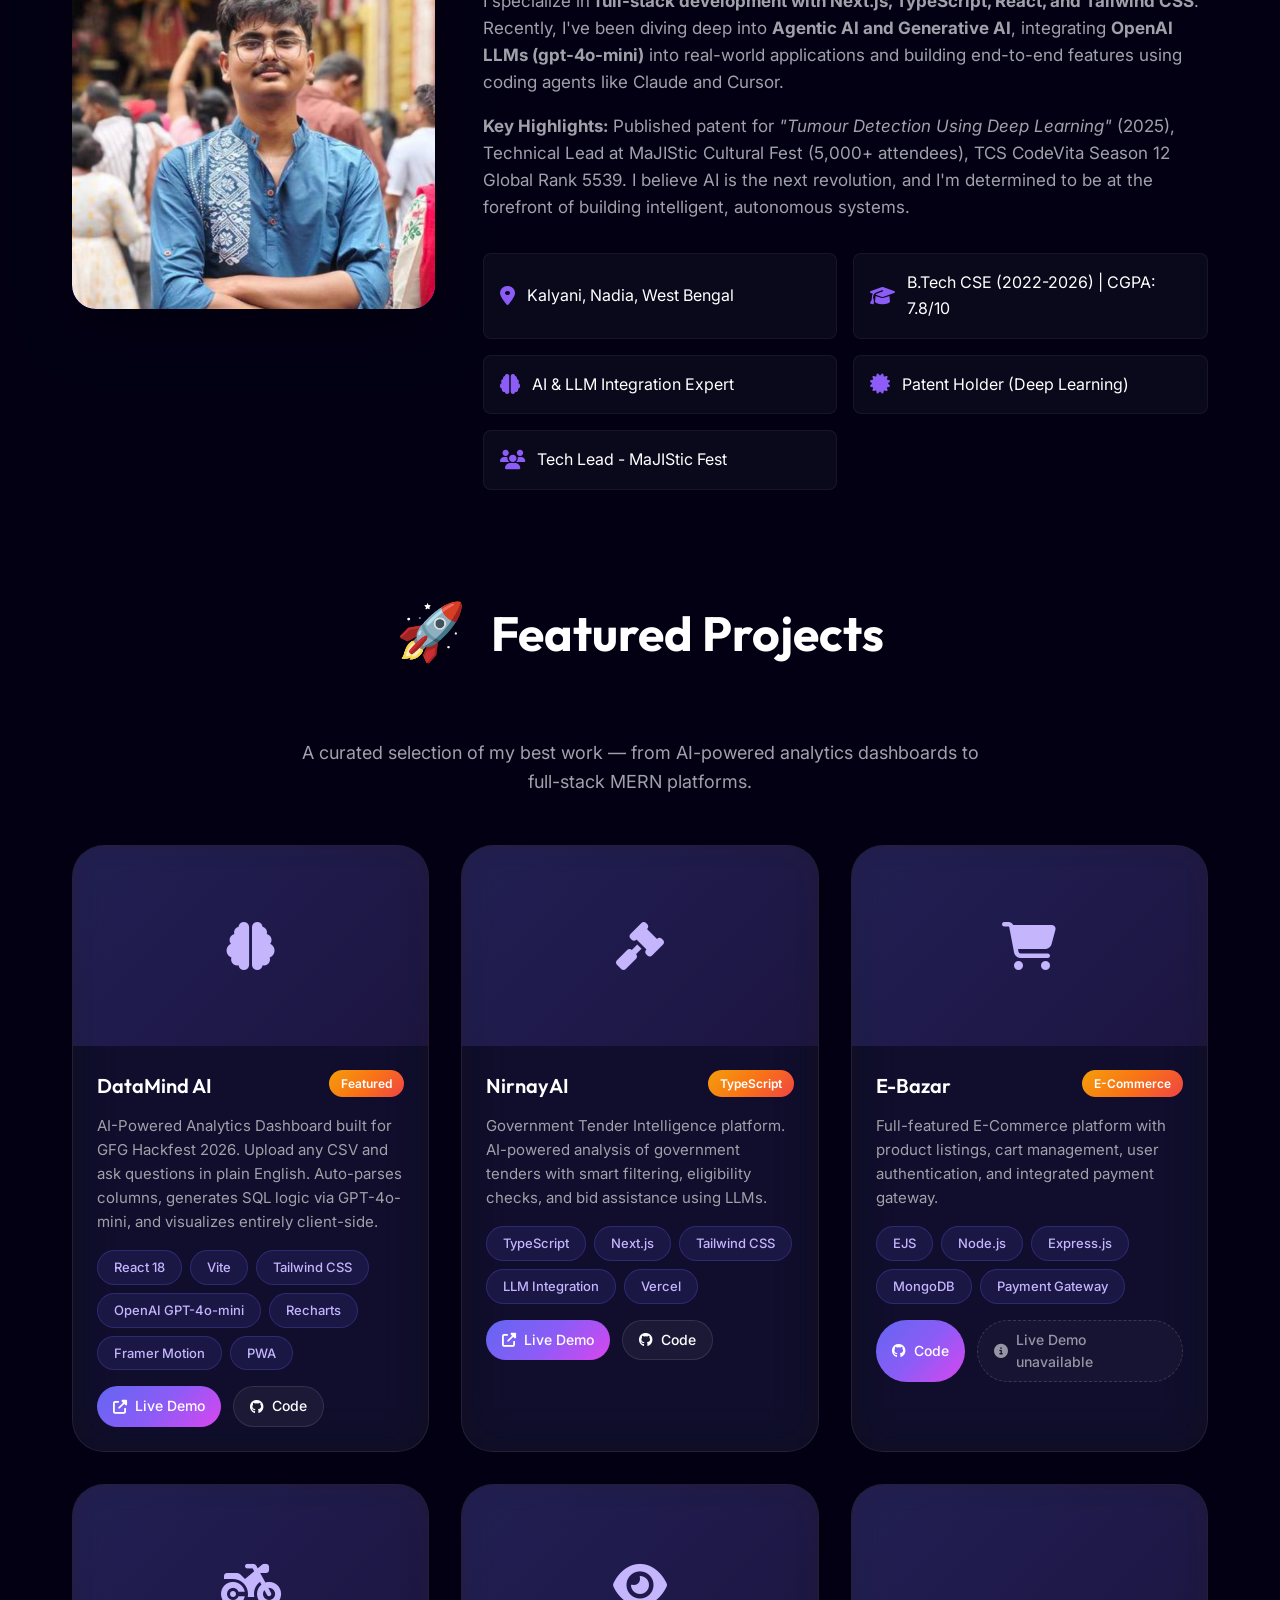
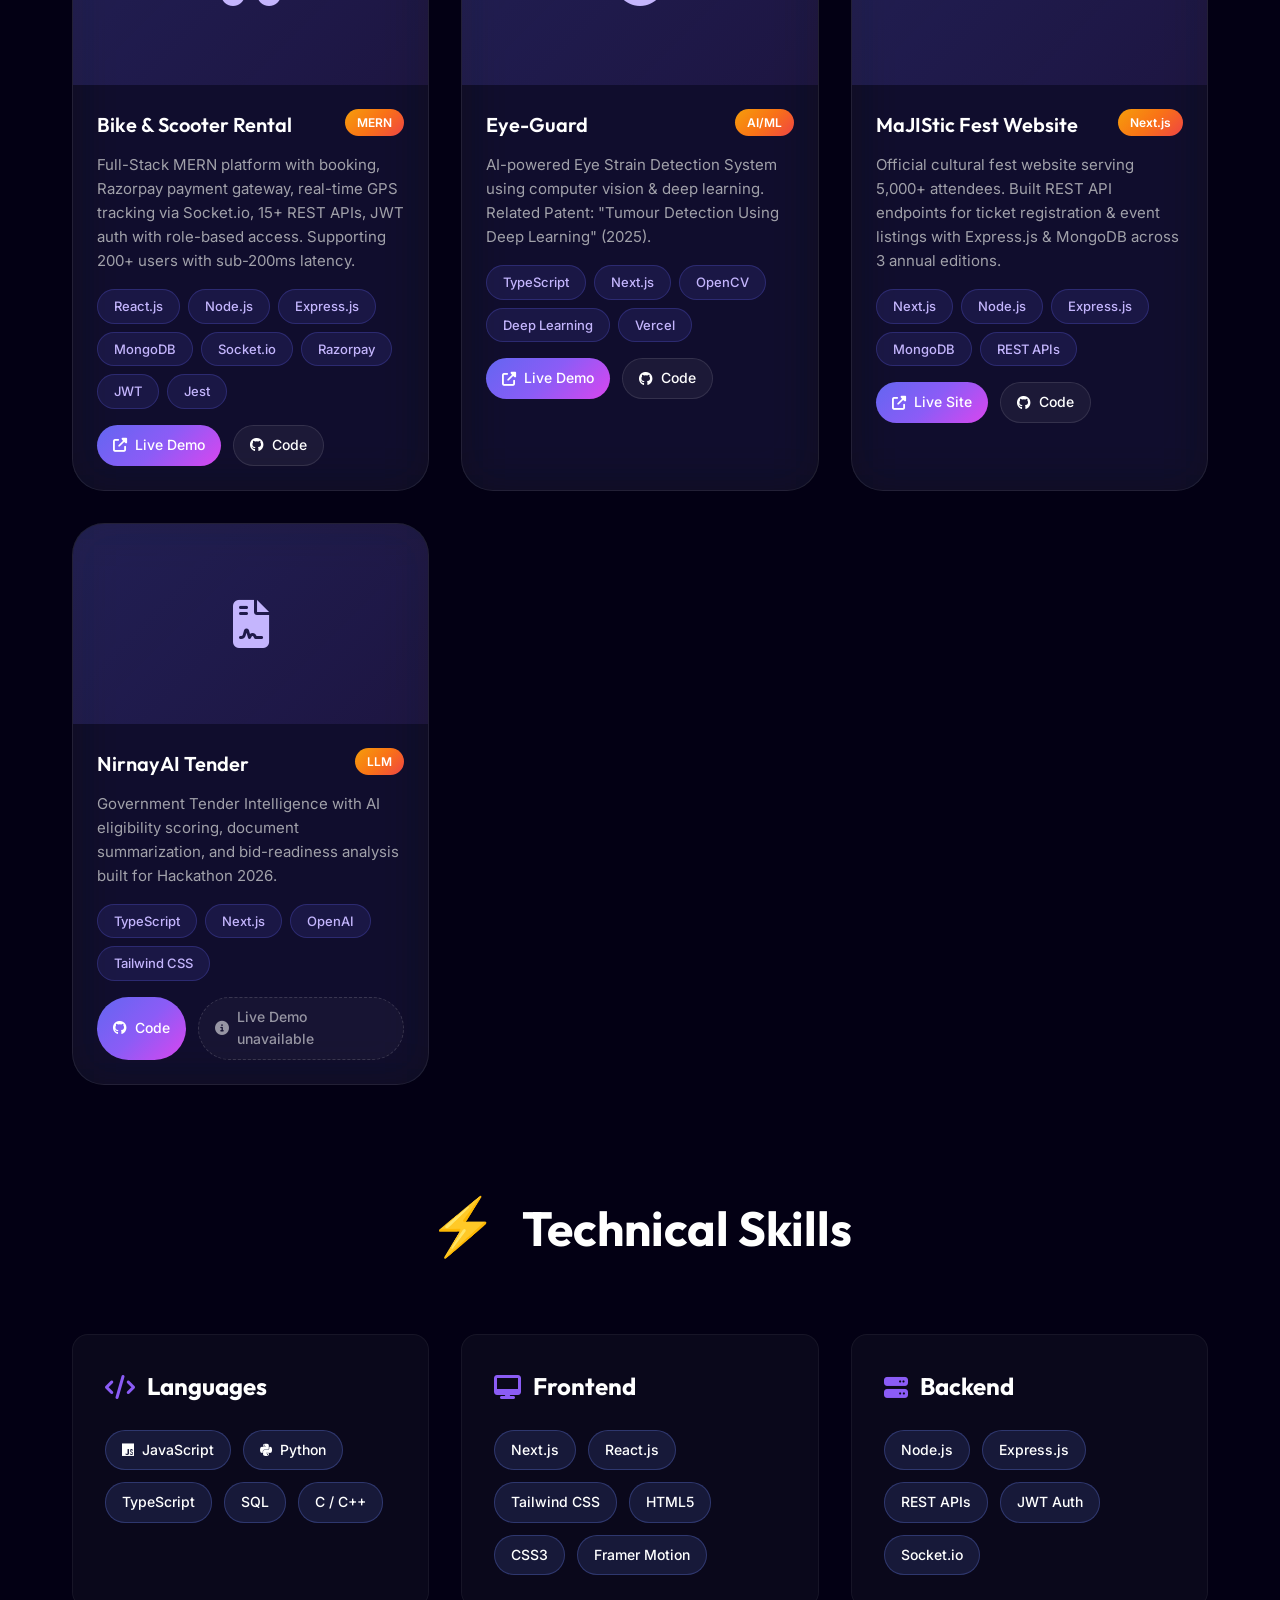
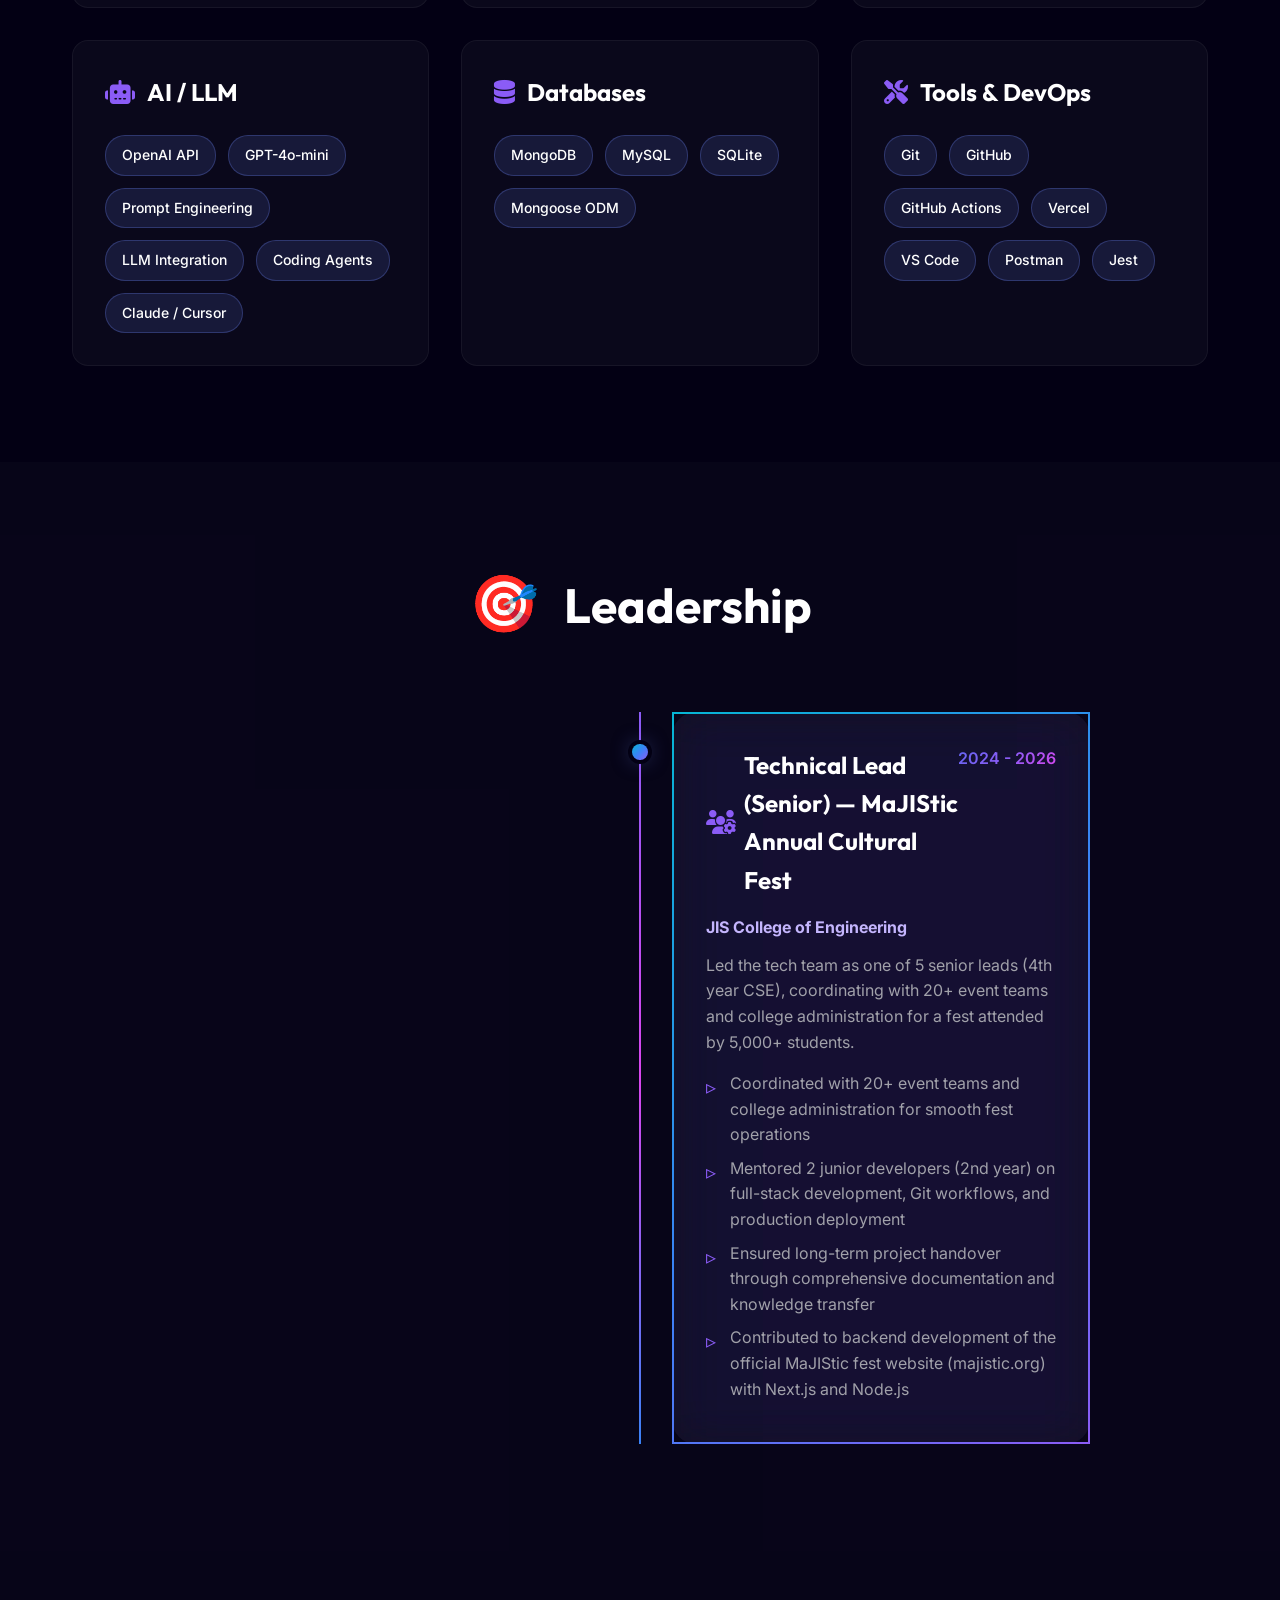
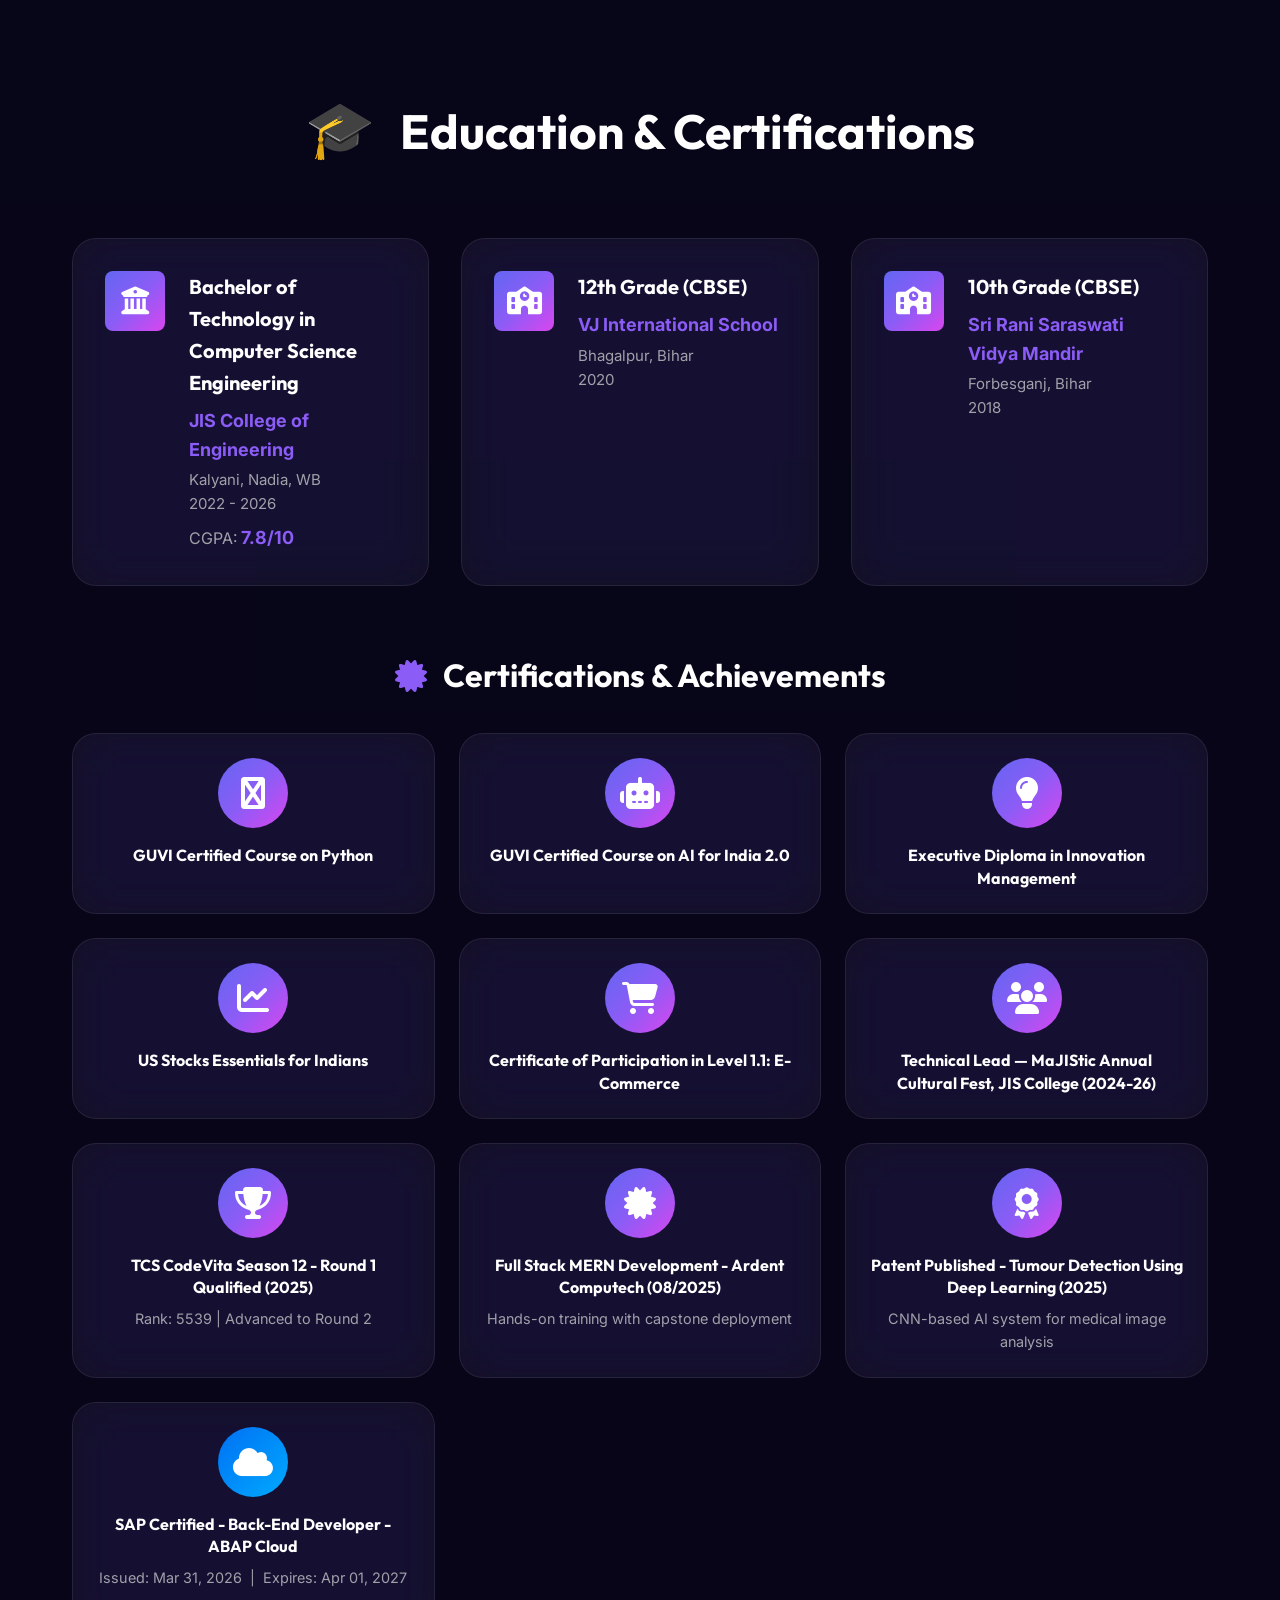
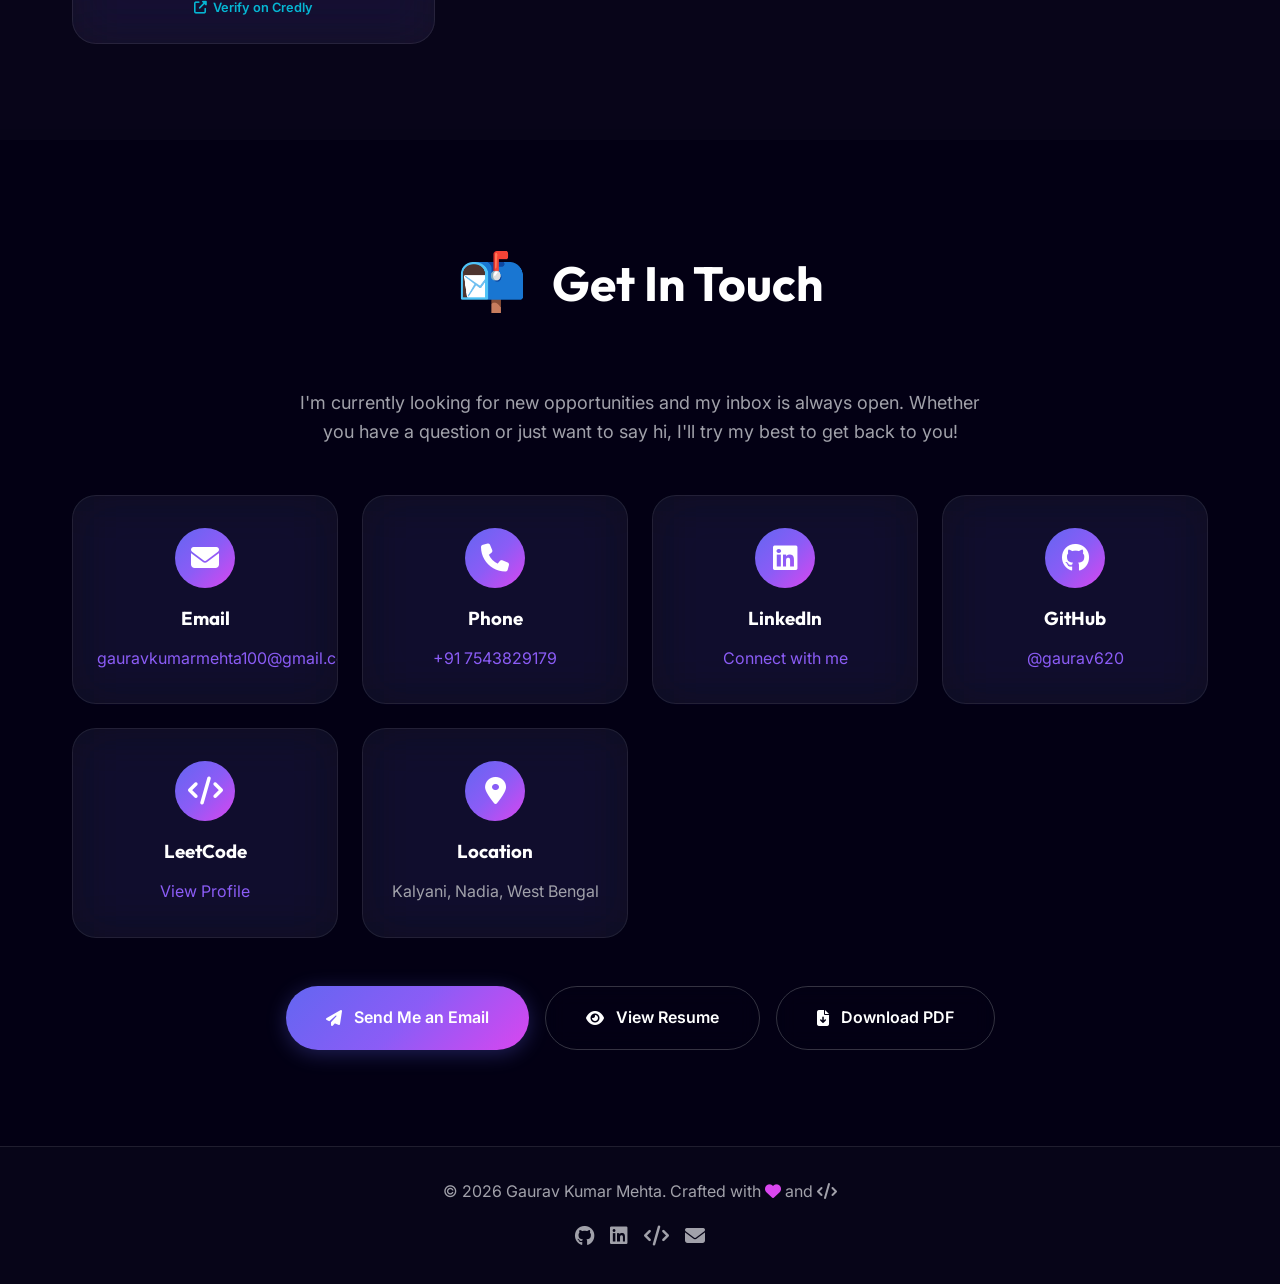
==== commit ed103468: "fix: correct project demo links" ====
--- a/index.html
+++ b/index.html
@@ -49,7 +49,7 @@
                 <i class="fas fa-moon" id="themeIcon"></i>
             </button>
             <div class="hamburger">
-                <span></span>
+                            <a href="https://github.com/gaurav620/bike-scooter-rental-system" class="project-link-github" target="_blank" rel="noopener noreferrer">
                 <span></span>
                 <span></span>
             </div>
@@ -277,11 +277,11 @@
                         </div>
                         <div class="project-card-links">
                             <a href="https://github.com/gaurav620/E-Bazar-An-E-Commerce-platform-" class="project-link-demo" target="_blank" rel="noopener noreferrer">
-                                <i class="fab fa-github"></i> View Repo
-                            </a>
-                            <a href="https://github.com/gaurav620/E-Bazar-An-E-Commerce-platform-" class="project-link-github" target="_blank" rel="noopener noreferrer">
                                 <i class="fab fa-github"></i> Code
                             </a>
+                            <span class="project-link-unavailable" aria-disabled="true">
+                                <i class="fas fa-circle-info"></i> Live Demo unavailable
+                            </span>
                         </div>
                     </div>
                 </div>
@@ -313,7 +313,7 @@
                             <a href="https://bike-scooter-rental-system.vercel.app/" class="project-link-demo" target="_blank" rel="noopener noreferrer">
                                 <i class="fas fa-external-link-alt"></i> Live Demo
                             </a>
-                            <a href="https://github.com/gaurav620" class="project-link-github" target="_blank" rel="noopener noreferrer">
+                            <a href="https://github.com/gaurav620/bike-scooter-rental-system" class="project-link-github" target="_blank" rel="noopener noreferrer">
                                 <i class="fab fa-github"></i> Code
                             </a>
                         </div>
@@ -405,11 +405,11 @@
                         </div>
                         <div class="project-card-links">
                             <a href="https://github.com/gaurav620/NirnayAI--Government-Tender-Intelligence-" class="project-link-demo" target="_blank" rel="noopener noreferrer">
-                                <i class="fab fa-github"></i> View Repo
-                            </a>
-                            <a href="https://github.com/gaurav620/NirnayAI--Government-Tender-Intelligence-" class="project-link-github" target="_blank" rel="noopener noreferrer">
                                 <i class="fab fa-github"></i> Code
                             </a>
+                            <span class="project-link-unavailable" aria-disabled="true">
+                                <i class="fas fa-circle-info"></i> Live Demo unavailable
+                            </span>
                         </div>
                     </div>
                 </div>
--- a/styles.css
+++ b/styles.css
@@ -1140,6 +1140,21 @@
 .project-link-github:hover {
     background: rgba(255, 255, 255, 0.1);
     border-color: rgba(255, 255, 255, 0.2);
+}
+
+.project-link-unavailable {
+    display: inline-flex;
+    align-items: center;
+    gap: 0.5rem;
+    padding: 0.5rem 1rem;
+    border-radius: var(--radius-full);
+    font-size: 0.875rem;
+    font-weight: 500;
+    color: rgba(255, 255, 255, 0.55);
+    border: 1px dashed rgba(255, 255, 255, 0.15);
+    background: rgba(255, 255, 255, 0.03);
+    cursor: not-allowed;
+    user-select: none;
 }
 
 /* Projects Grid Layout */
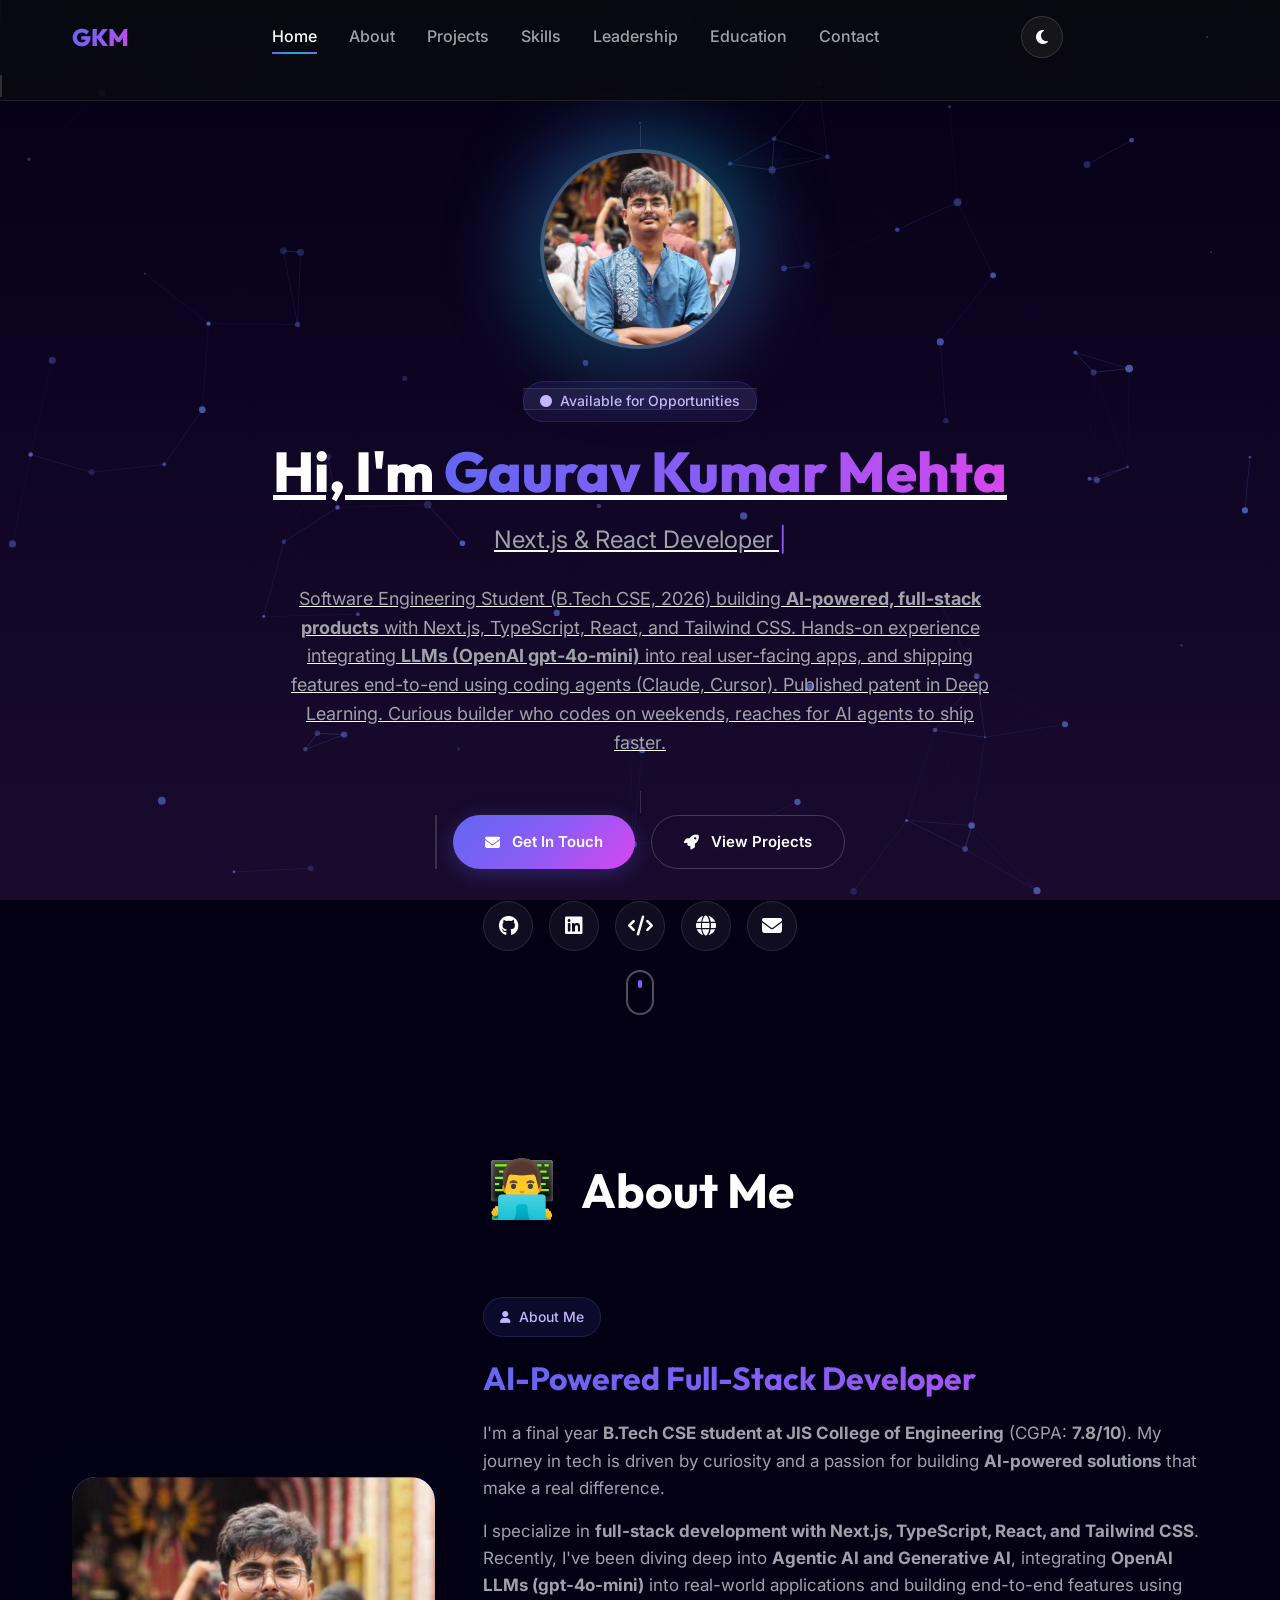
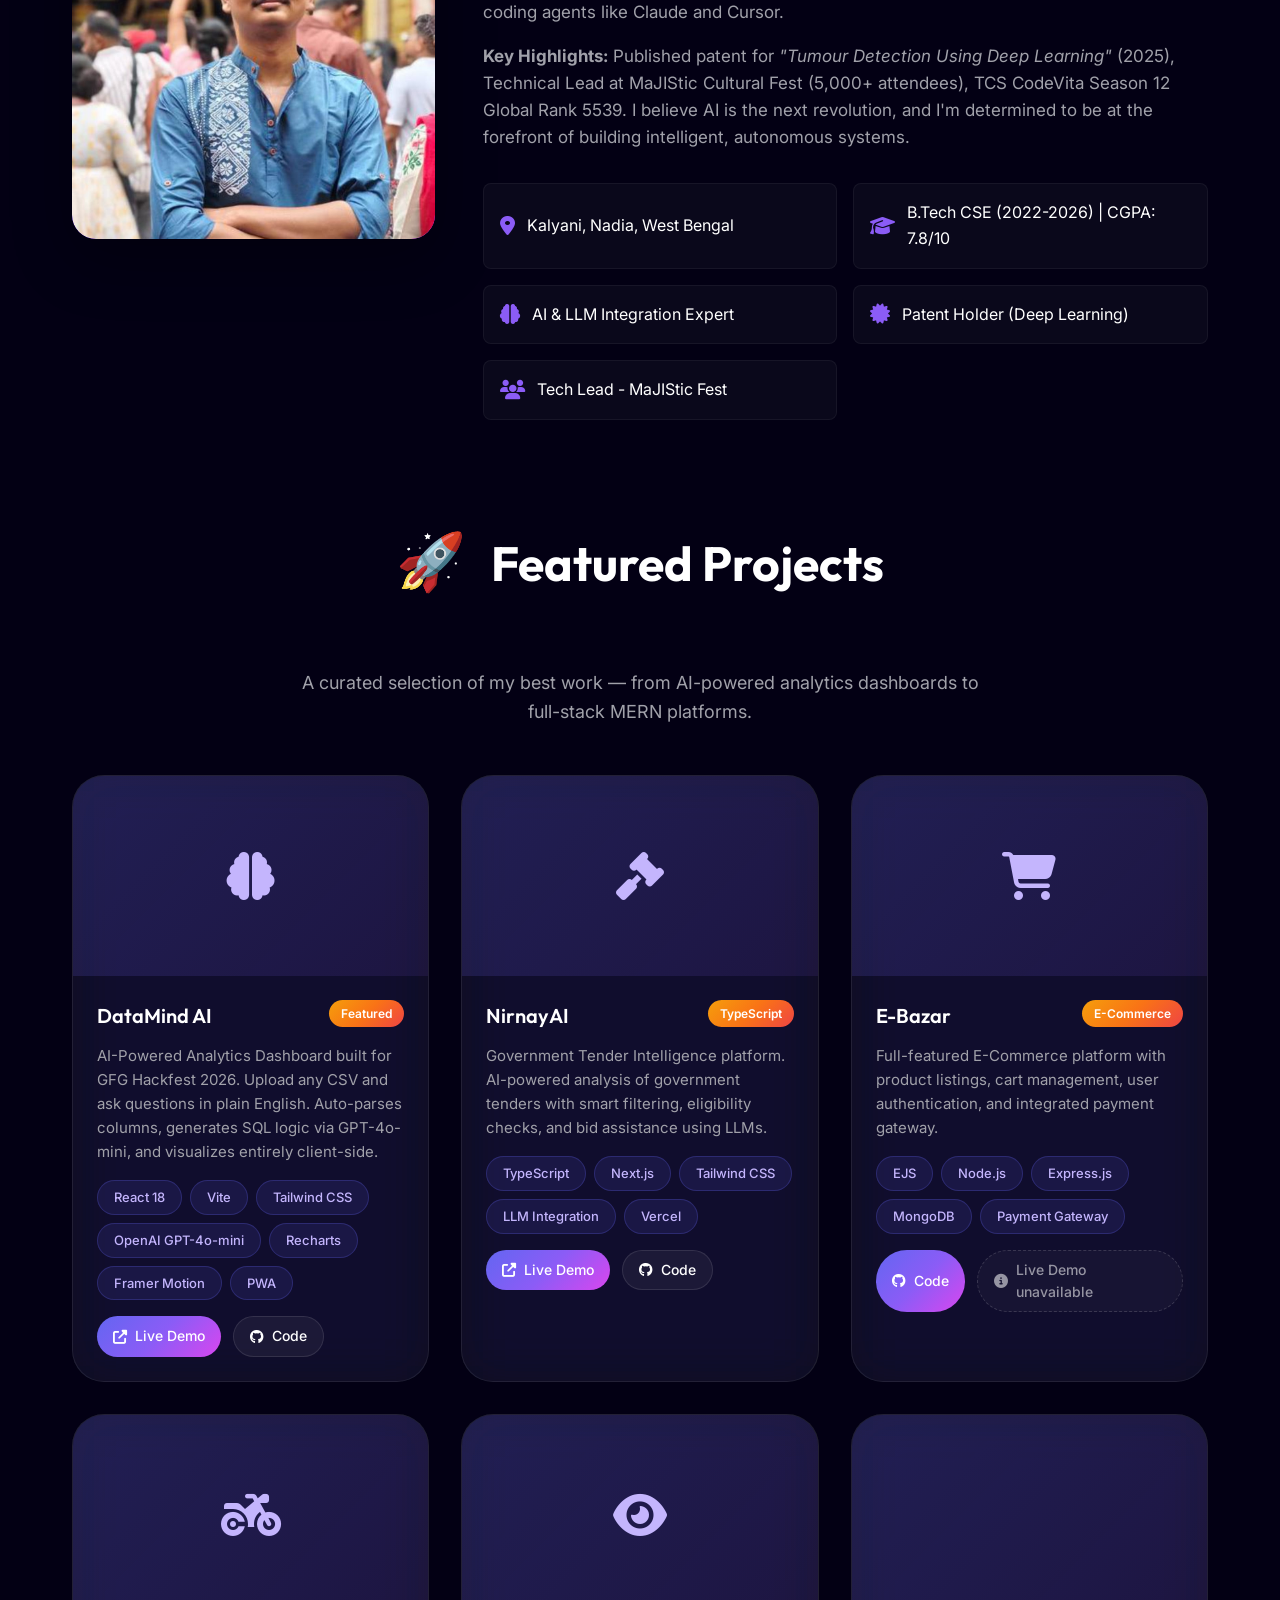
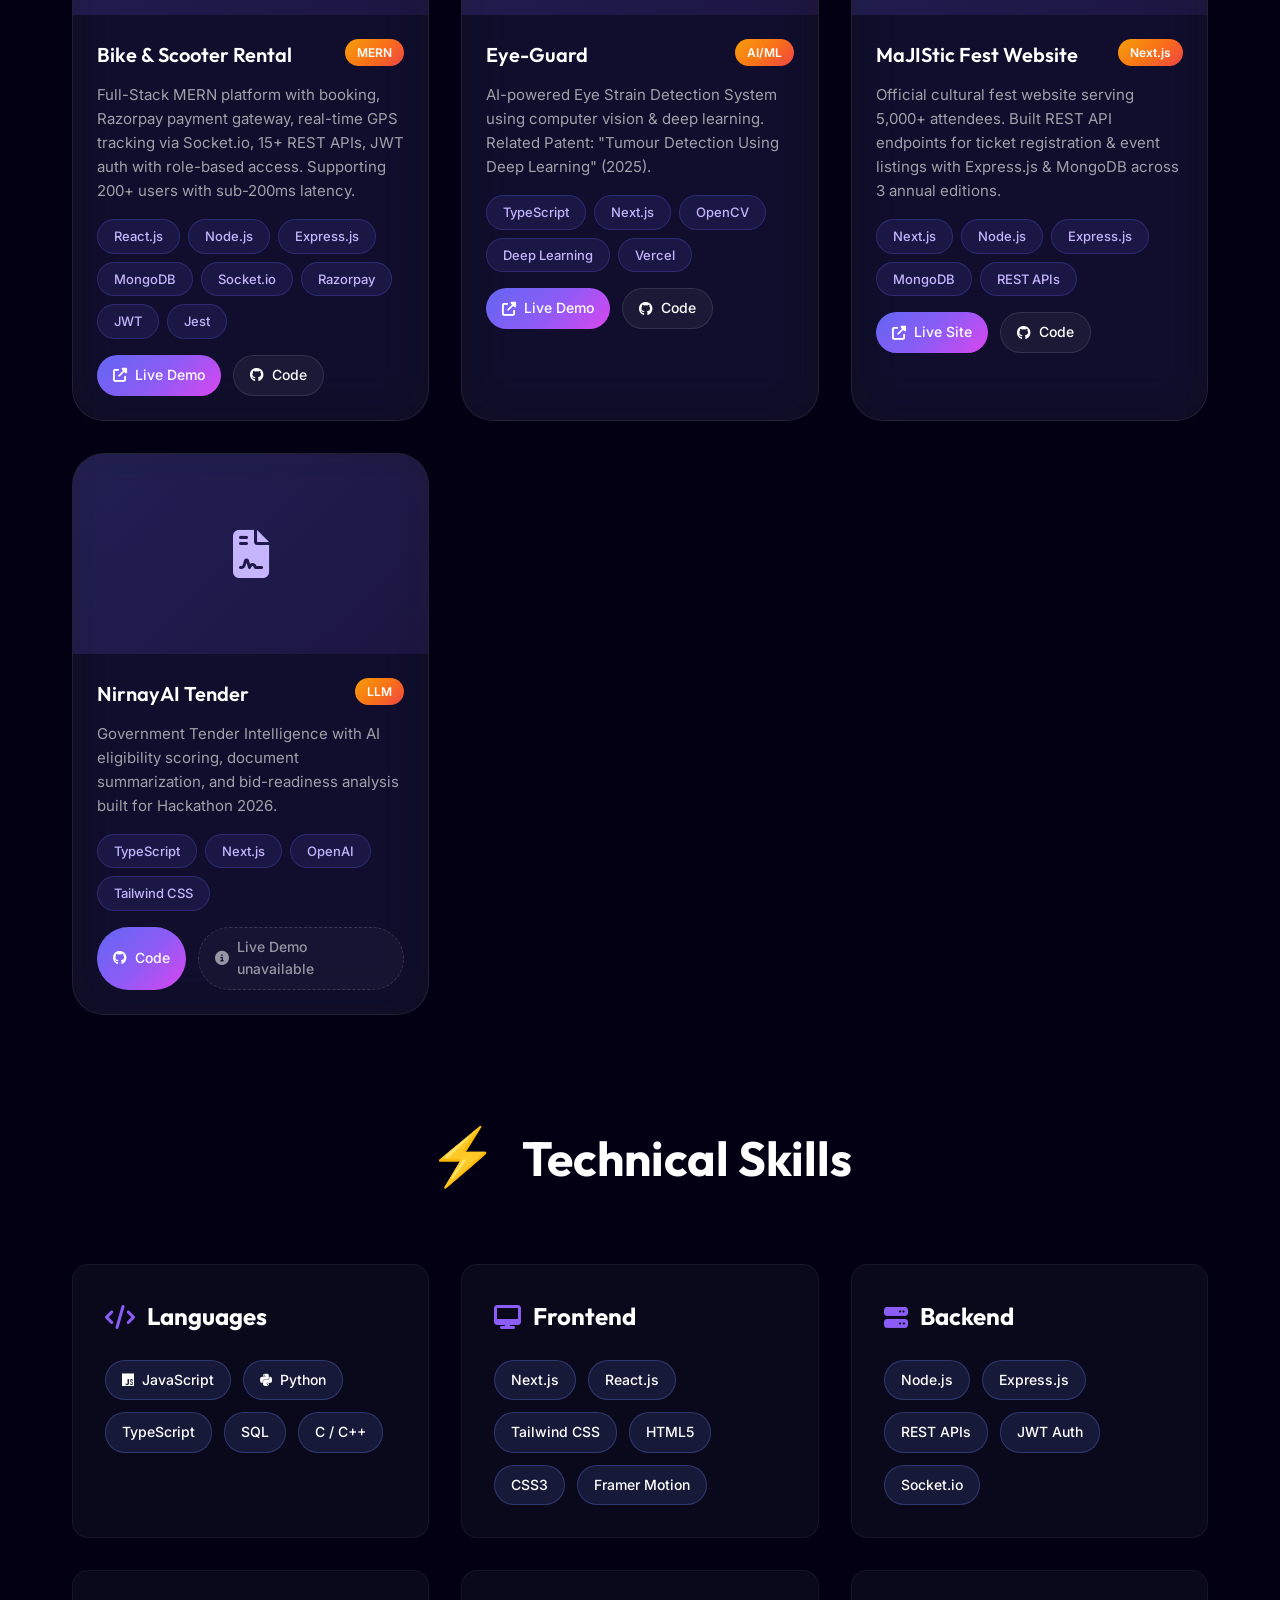
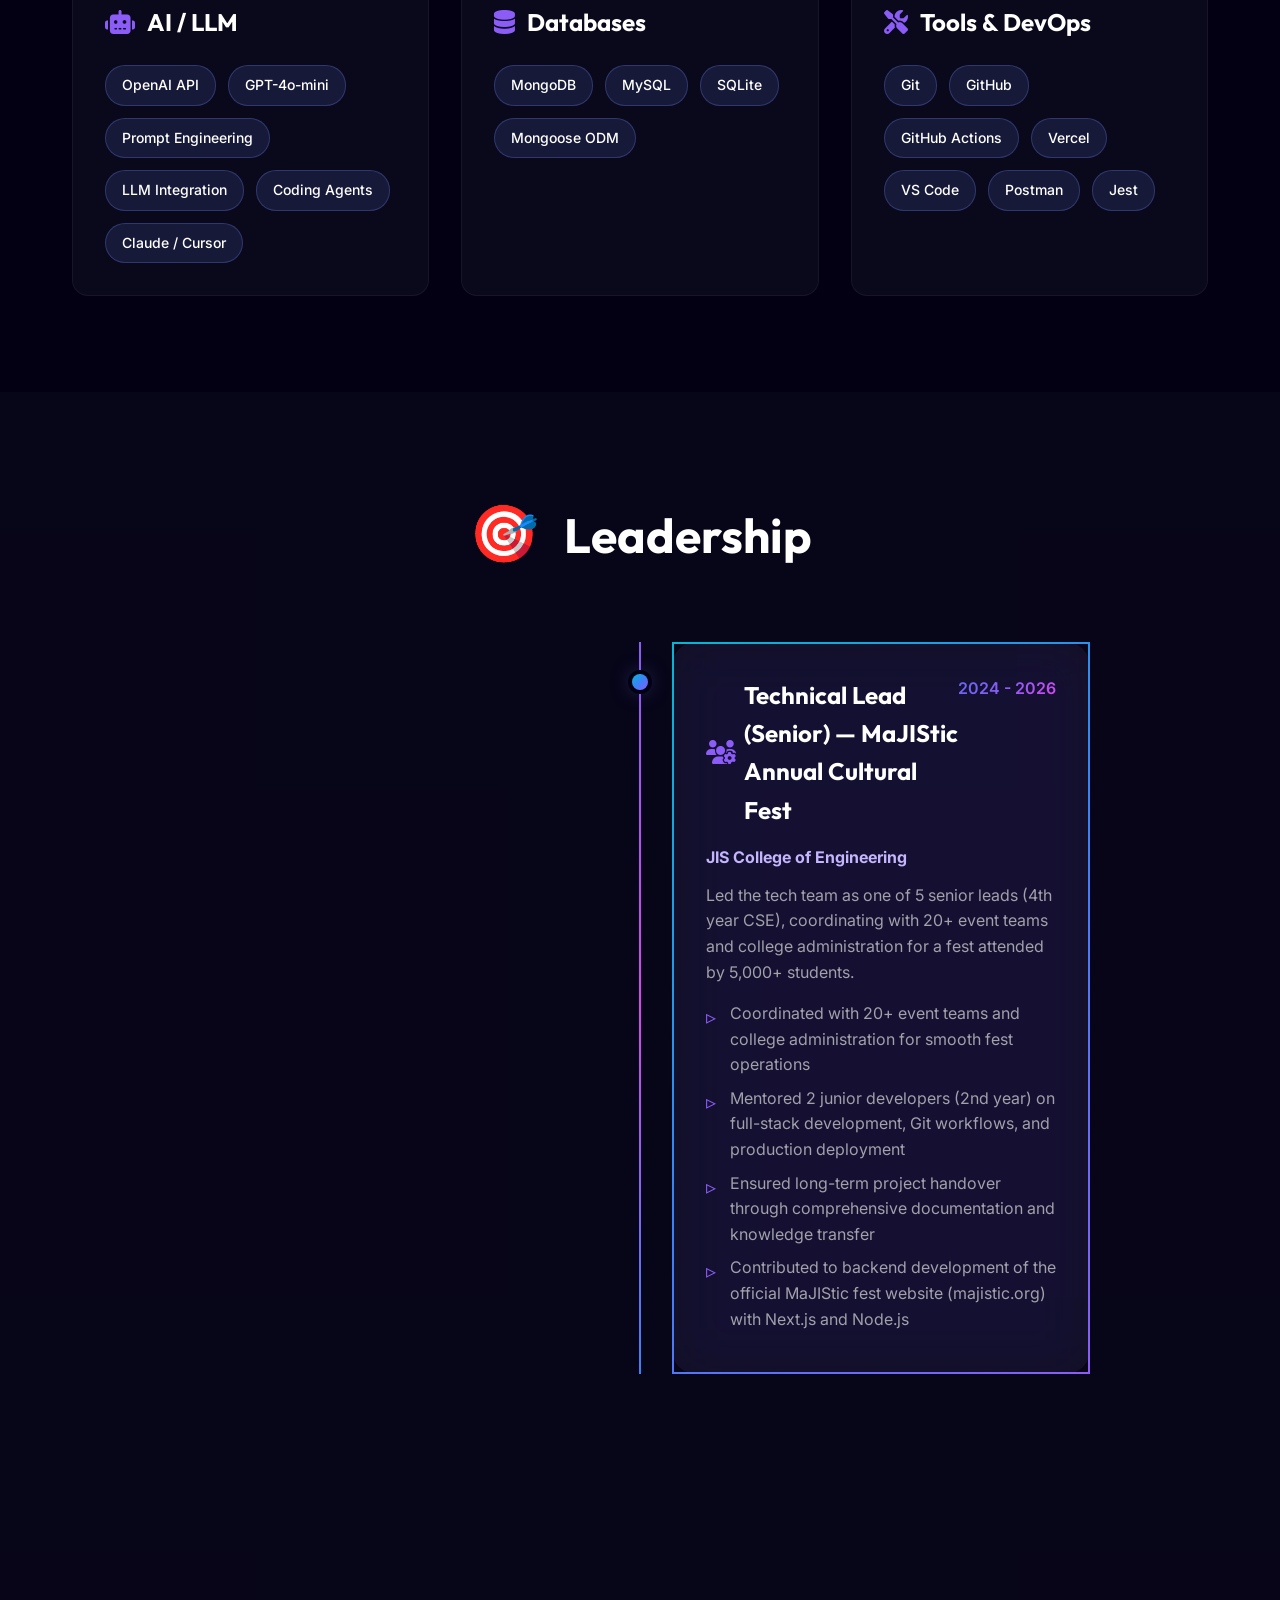
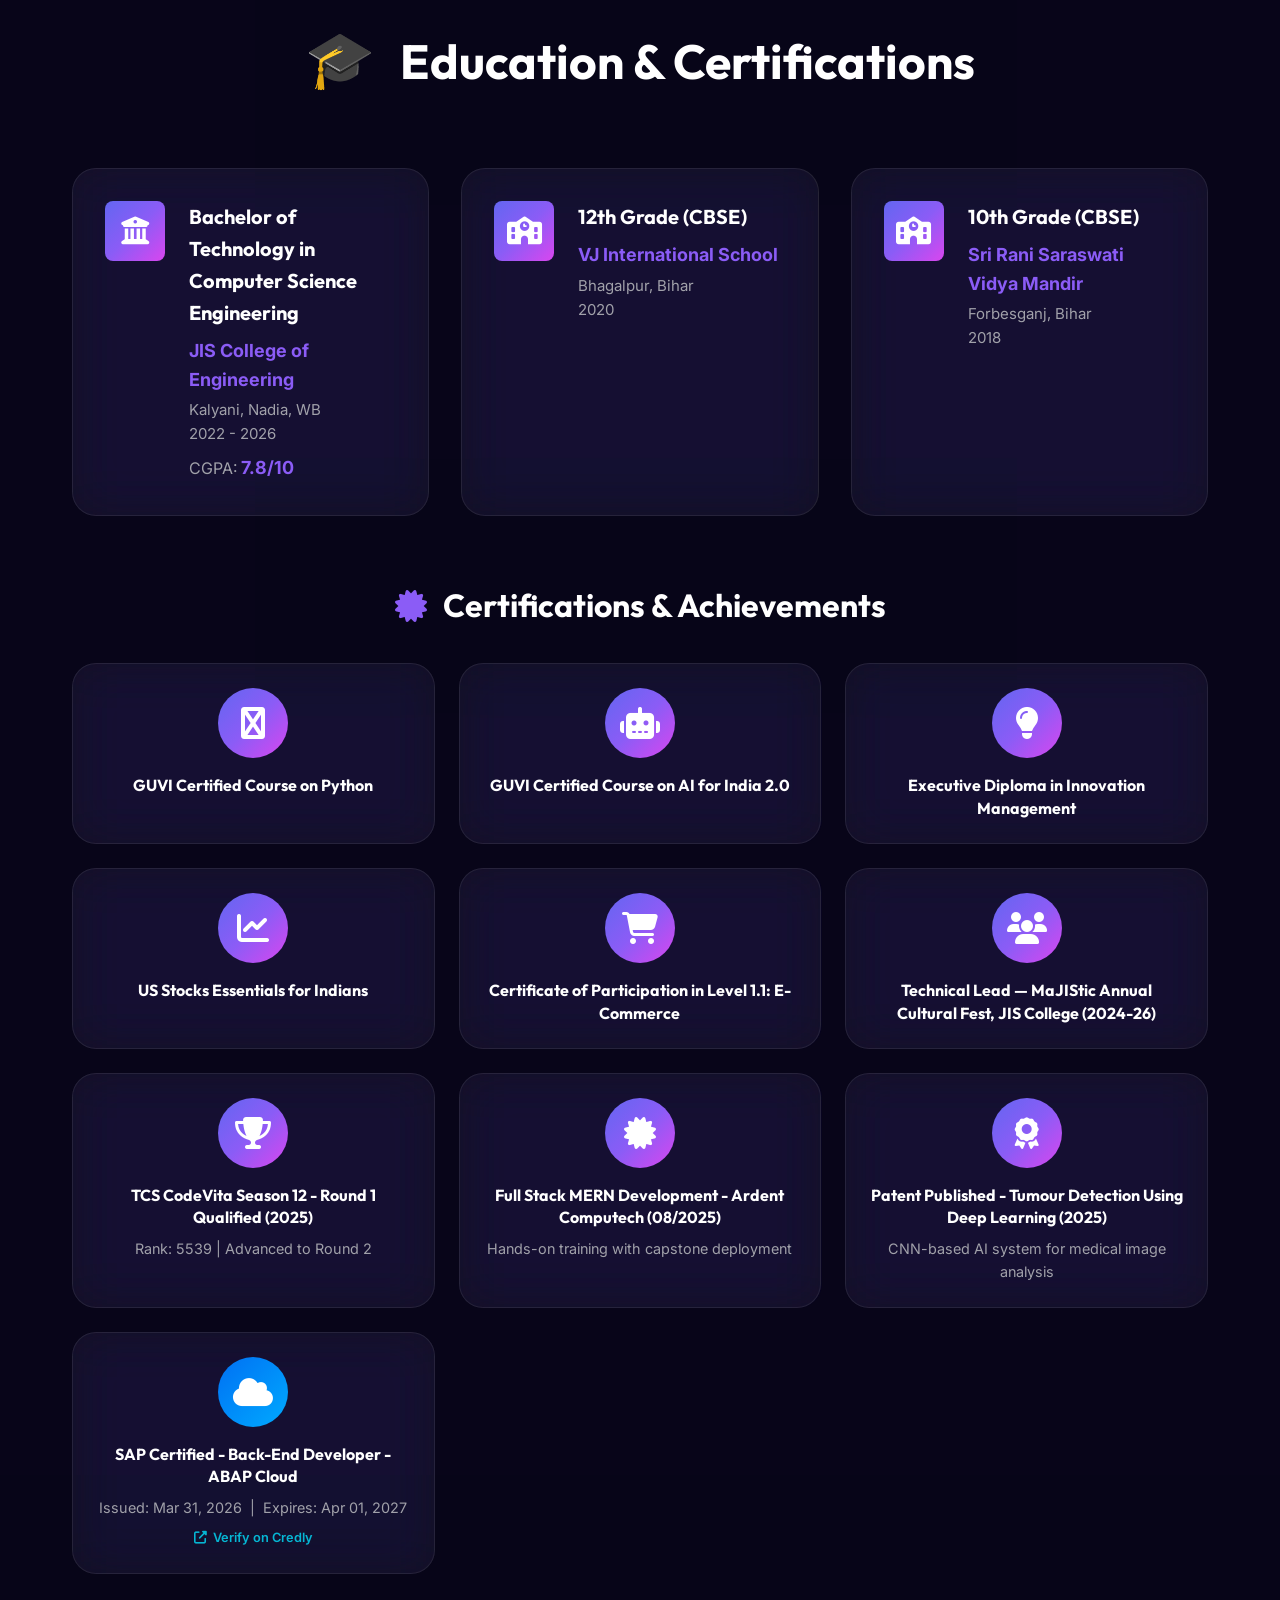
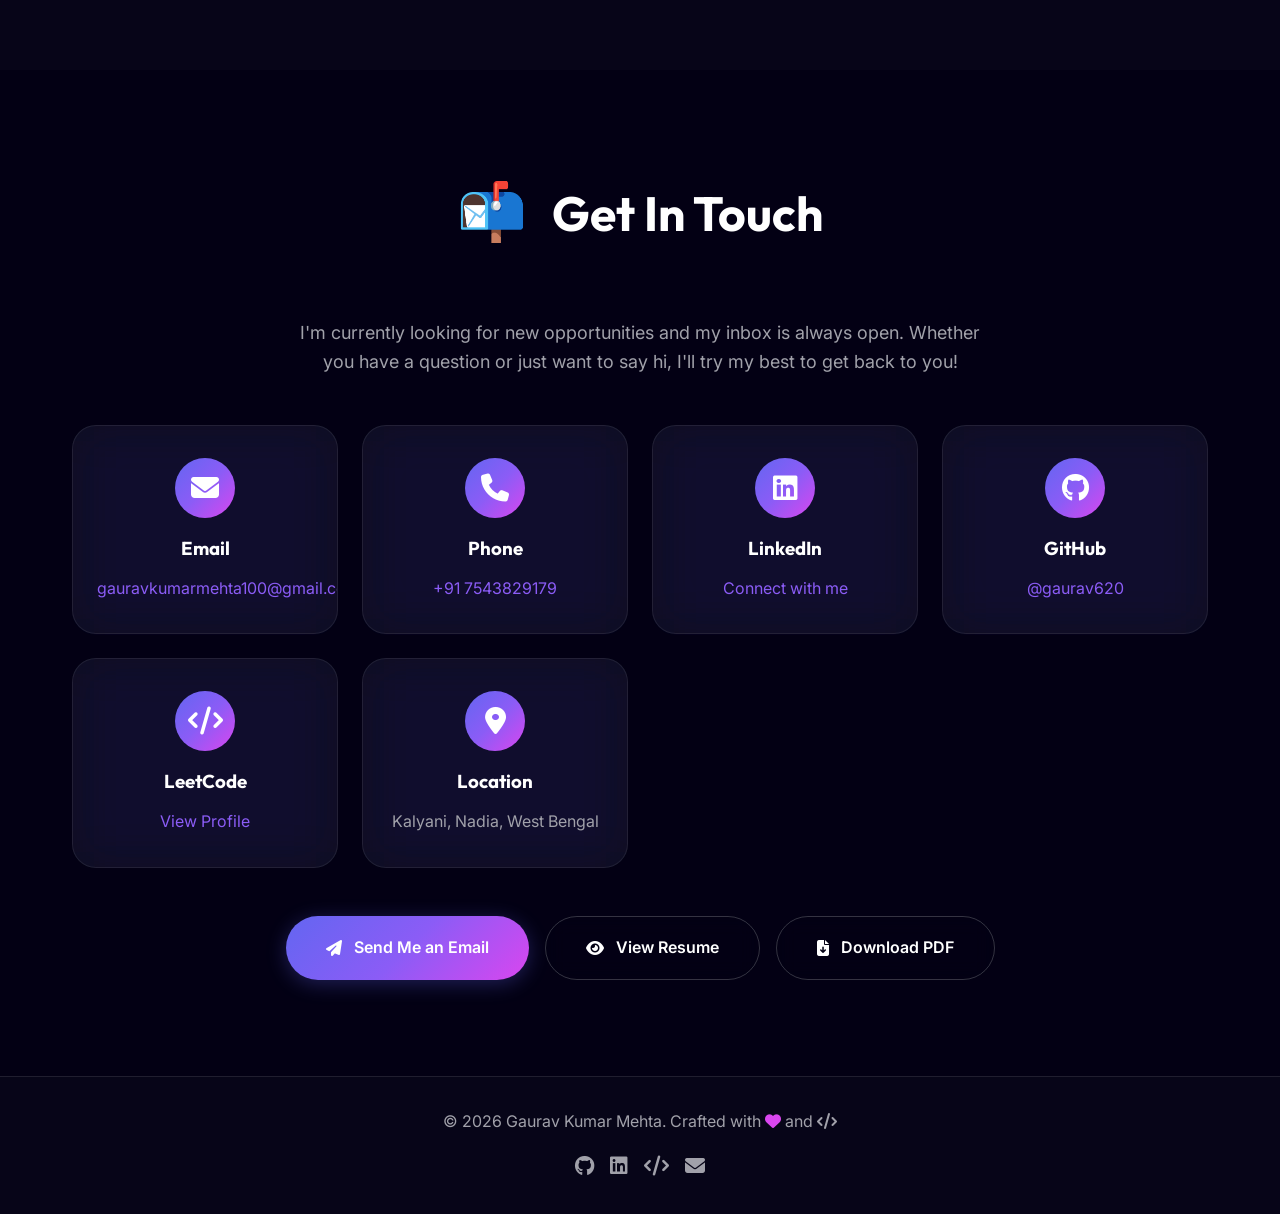
==== commit fdbaa64c: "fix: move project links to featured section" ====
--- a/index.html
+++ b/index.html
@@ -84,15 +84,6 @@
                 </a>
                 <a href="#projects" class="btn btn-secondary">
                     <i class="fas fa-rocket"></i> View Projects
-                </a>
-                <a href="assets/resume/resume.html" target="_blank" rel="noopener noreferrer" class="btn btn-secondary">
-                    <i class="fas fa-eye"></i> View Resume
-                </a>
-                <a href="assets/resume/Gaurav_Kumar_Mehta_Resume.pdf" download class="btn btn-secondary">
-                    <i class="fas fa-download"></i> Download PDF
-                </a>
-                <a href="https://github.com/gaurav620" target="_blank" rel="noopener noreferrer" class="btn btn-secondary">
-                    <i class="fab fa-github"></i> GitHub
                 </a>
             </div>
             <div class="social-links animate-on-scroll">
